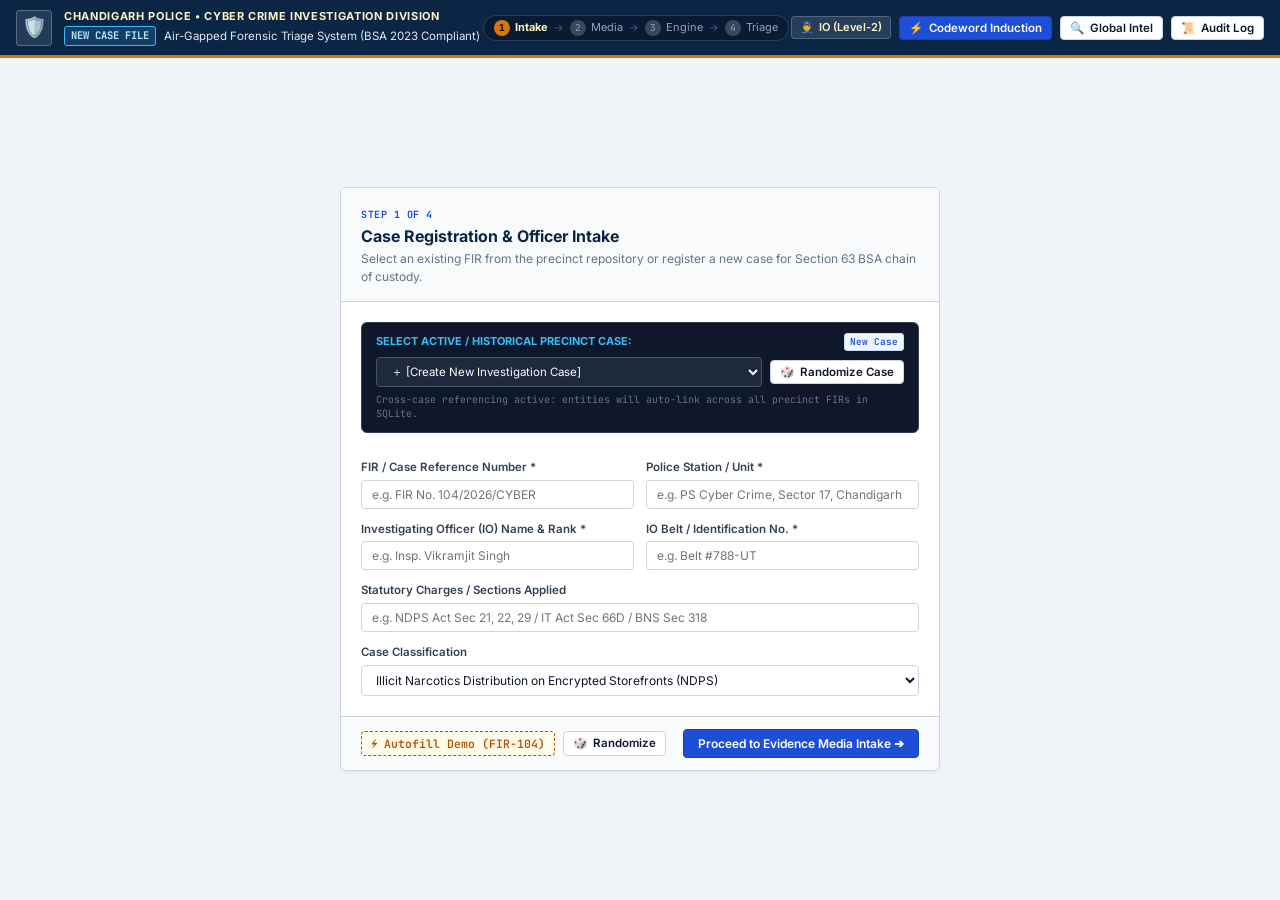
==== index.html @ bc375624 "added powershell script" ====
<!DOCTYPE html>
<html lang="en">
<head>
  <meta charset="UTF-8">
  <meta name="viewport" content="width=device-width, initial-scale=1.0">
  <title>Chandigarh Police - Cyber Crime Forensic Workbench (BSA Sec 63)</title>
  <link rel="stylesheet" href="styles.css">
  <link rel="preconnect" href="https://fonts.googleapis.com">
  <link rel="preconnect" href="https://fonts.gstatic.com" crossorigin>
  <link href="https://fonts.googleapis.com/css2?family=Inter:wght@400;500;600;700&family=JetBrains+Mono:wght@400;500;600;700&display=swap" rel="stylesheet">
</head>
<body>
  <div id="app" class="app-container">

    <!-- TOP PERMANENT HEADER (Gov-Tech Navy & Gold) -->
    <header class="gov-header">
      <div class="header-left">
        <div class="gov-crest-box">
          <span class="crest-icon">🛡️</span>
        </div>
        <div>
          <div class="gov-dept-name">CHANDIGARH POLICE &bull; CYBER CRIME INVESTIGATION DIVISION</div>
          <div class="gov-case-info">
            <span class="case-tag" id="header-case-tag">NEW CASE FILE</span>
            <select id="header-case-select" class="gov-input mono" style="font-size: 11px; padding: 2px 6px; height: 24px; background: #0f172a; color: #38bdf8; border: 1px solid #334155; display: none;" onchange="handleHeaderCaseSwitch(this.value)"></select>
            <span class="case-detail" id="header-case-meta">Air-Gapped Forensic Triage System (BSA 2023 Compliant)</span>
          </div>
        </div>
      </div>

      <div class="header-center">
        <!-- Step Indicator Wizard -->
        <div class="wizard-stepper" id="wizard-stepper">
          <div class="step-node active" id="step-node-1"><span class="step-circle">1</span> Intake</div>
          <span class="step-divider">→</span>
          <div class="step-node" id="step-node-2"><span class="step-circle">2</span> Media</div>
          <span class="step-divider">→</span>
          <div class="step-node" id="step-node-3"><span class="step-circle">3</span> Engine</div>
          <span class="step-divider">→</span>
          <div class="step-node" id="step-node-4"><span class="step-circle">4</span> Triage</div>
        </div>
      </div>

      <div class="header-right">
        <!-- Role Badge (Requirement #9) -->
        <div class="role-badge" id="header-role-badge">
          <span>👮</span>
          <span>IO (Level-2)</span>
        </div>

        <!-- Integrated Codeword Induction View D Shortcut -->
        <button class="btn btn-gov-primary btn-sm" onclick="quickOpenCodewordInduction()" title="Active Slang Induction Copilot">
          <span>⚡</span> Codeword Induction
        </button>

        <!-- Global Search Button (Requirement #7) -->
        <button class="btn btn-gov-secondary btn-sm" onclick="openGlobalSearchModal()" title="Search across all historical precinct cases">
          <span>🔍</span> Global Intel
        </button>

        <!-- Audit Trail Button (Requirement #9) -->
        <button class="btn btn-gov-secondary btn-sm" onclick="openAuditModal()" title="View immutable forensic event log">
          <span>📜</span> Audit Log
        </button>

        <div class="model-badge" id="header-model-badge" style="display: none;">
          <span class="model-icon">⚙️</span>
          <span class="mono" id="header-model-name">Llama-3.2-3B (Local GGUF)</span>
        </div>

        <button id="btn-reset-workflow" class="btn btn-gov-secondary btn-sm" onclick="restartWorkflow()" style="display: none;">
          <span>↺</span> Switch Case
        </button>
      </div>
    </header>

    <!-- ===================================================================== -->
    <!-- WIZARD STEP 1: CASE DETAILS & OFFICER INTAKE -->
    <!-- ===================================================================== -->
    <section class="wizard-screen active" id="screen-intake">
      <div class="wizard-card-centered">
        <div class="wizard-card-header">
          <span class="wizard-step-label">STEP 1 OF 4</span>
          <h1 class="wizard-card-title">Case Registration & Officer Intake</h1>
          <p class="wizard-card-sub">Select an existing FIR from the precinct repository or register a new case for Section 63 BSA chain of custody.</p>
        </div>

        <div class="wizard-form-body">
          <!-- Case Selection & Randomization Banner -->
          <div style="background: #0f172a; border: 1px solid #334155; border-radius: 6px; padding: 10px 14px; margin-bottom: 14px;">
            <div style="display: flex; justify-content: space-between; align-items: center; margin-bottom: 6px;">
              <label class="form-label" style="margin-bottom: 0; font-size: 11px; font-weight: 700; color: #38bdf8;">
                SELECT ACTIVE / HISTORICAL PRECINCT CASE:
              </label>
              <span class="badge badge-sm badge-blue" id="intake-case-status-badge">New Case</span>
            </div>
            <div style="display: flex; gap: 8px; align-items: center;">
              <select id="select-existing-case" class="gov-input" style="flex: 1; font-size: 11.5px; background: #1e293b; color: #f8fafc; border: 1px solid #475569;" onchange="handleSelectExistingCase(this.value)">
                <option value="NEW">＋ [Create New Investigation Case]</option>
              </select>
              <button type="button" class="btn btn-gov-secondary btn-sm" onclick="randomizeNewCase()" title="Generate unique randomized FIR & IO credentials" style="white-space: nowrap;">
                <span>🎲</span> Randomize Case
              </button>
            </div>
            <div id="selected-case-summary" class="mono text-xs text-muted" style="margin-top: 6px; font-size: 10px;">
              Cross-case referencing active: entities will auto-link across all precinct FIRs in SQLite.
            </div>
          </div>

          <div class="form-grid-2col">
            <div class="form-group">
              <label class="form-label">FIR / Case Reference Number *</label>
              <input type="text" id="intake-fir" class="gov-input" placeholder="e.g. FIR No. 104/2026/CYBER">
            </div>
            <div class="form-group">
              <label class="form-label">Police Station / Unit *</label>
              <input type="text" id="intake-ps" class="gov-input" placeholder="e.g. PS Cyber Crime, Sector 17, Chandigarh">
            </div>
          </div>

          <div class="form-grid-2col">
            <div class="form-group">
              <label class="form-label">Investigating Officer (IO) Name & Rank *</label>
              <input type="text" id="intake-io" class="gov-input" placeholder="e.g. Insp. Vikramjit Singh">
            </div>
            <div class="form-group">
              <label class="form-label">IO Belt / Identification No. *</label>
              <input type="text" id="intake-belt" class="gov-input" placeholder="e.g. Belt #788-UT">
            </div>
          </div>

          <div class="form-group">
            <label class="form-label">Statutory Charges / Sections Applied</label>
            <input type="text" id="intake-sections" class="gov-input" placeholder="e.g. NDPS Act Sec 21, 22, 29 / IT Act Sec 66D / BNS Sec 318">
          </div>

          <div class="form-group">
            <label class="form-label">Case Classification</label>
            <select id="intake-category" class="gov-input">
              <option value="NDPS_CYBER">Illicit Narcotics Distribution on Encrypted Storefronts (NDPS)</option>
              <option value="FINANCIAL_1930">Financial Cyber Fraud & Mule Network (1930)</option>
              <option value="GENERAL_EXTORTION">Cyber Extortion & Blackmail</option>
            </select>
          </div>
        </div>

        <div class="wizard-card-footer flex-between">
          <div style="display: flex; gap: 8px;">
            <button class="btn btn-autofill btn-sm" onclick="autofillCaseDetails()">
              <span>⚡</span> Autofill Demo (FIR-104)
            </button>
            <button class="btn btn-gov-secondary btn-sm" onclick="randomizeNewCase()">
              <span>🎲</span> Randomize
            </button>
          </div>
          <button class="btn btn-gov-primary" onclick="proceedToStep2()">
            Proceed to Evidence Media Intake ➔
          </button>
        </div>
      </div>
    </section>

    <!-- ===================================================================== -->
    <!-- WIZARD STEP 2: EVIDENCE INGESTION & MALKHANA SEIZURE UPLOAD -->
    <!-- ===================================================================== -->
    <section class="wizard-screen" id="screen-evidence" style="display: none;">
      <div class="wizard-card-centered wizard-card-wide">
        <div class="wizard-card-header">
          <span class="wizard-step-label">STEP 2 OF 4</span>
          <h1 class="wizard-card-title">Multi-Source Media Ingestion & Hashing</h1>
          <p class="wizard-card-sub">Ingests Darknet .onion marketplace listings, Telegram dumps, WhatsApp exports, and Bank CSVs.</p>
        </div>

        <div class="wizard-form-body">
          <input type="file" id="real-file-input" multiple accept="image/*,.png,.jpg,.jpeg,.webp,.csv,.json,.txt" style="display: none;" onchange="handleRealFilesSelected(this.files)">
          <div class="drop-zone-large" id="main-drop-zone" onclick="document.getElementById('real-file-input').click()">
            <div class="drop-zone-icon">📥</div>
            <div class="drop-zone-desc text-muted">Supports Seized Screenshots (WhatsApp/Telegram chats, Paytm/PhonePe receipts), Tor .onion HTML/JSON, Telegram dumps, and Bank CSVs</div>
            <div style="margin-top: 8px; display: flex; gap: 8px; justify-content: center; align-items: center;">
              <span class="badge badge-sm badge-blue" id="active-ocr-engine-badge">📸 Neural OCR: dots.ocr (Qwen2-1.7B ViT) Active</span>
              <span class="badge badge-sm badge-green">Air-Gapped Local Inference</span>
            </div>
            <div style="display: flex; gap: 10px; justify-content: center; margin-top: 12px; flex-wrap: wrap;">
              <button type="button" class="btn btn-gov-primary btn-sm" onclick="event.stopPropagation(); document.getElementById('real-file-input').click();">
                <span>📂</span> Browse Seized Files / Images
              </button>
              <button type="button" class="btn btn-gov-secondary btn-sm" onclick="event.stopPropagation(); autofillEvidenceFiles('default');">
                <span>⚡</span> Load Pre-Staged Datasets & OCR
              </button>
              <button type="button" class="btn btn-sm" onclick="event.stopPropagation(); autofillEvidenceFiles('adversarial');" style="background: rgba(239, 68, 68, 0.15); border: 1px solid #ef4444; color: #f87171; font-weight: 600;" title="Stress test with Hinglish, l33tspeak, split structuring, and darknet listings">
                <span>⚔️</span> Load Adversarial Stress Corpus
              </button>
            </div>
          </div>

          <!-- Staged Media & Exhibits Review Queue with Previews & OCR Toggles -->
          <div id="staged-preview-section" style="display: none; margin-top: 14px;">
            <div class="section-subhead flex-between" style="margin-bottom: 6px;">
              <span>STAGED EXHIBITS (PREVIEWS & OCR SELECTION)</span>
              <span class="badge badge-sm badge-blue" id="staged-count-badge">0 Files Staged</span>
            </div>
            <div id="staged-cards-grid" style="display: grid; grid-template-columns: repeat(auto-fill, minmax(280px, 1fr)); gap: 10px;">
              <!-- Staged file preview cards dynamically rendered by JS -->
            </div>
          </div>

          <!-- Multi-File Upload Live Progress Bar -->
          <div id="upload-progress-container" style="display: none; margin-top: 12px; background: #0f172a; border: 1px solid #334155; border-radius: 6px; padding: 10px 14px;">
            <div style="display: flex; justify-content: space-between; font-size: 11px; margin-bottom: 6px;">
              <span id="upload-progress-label" style="color: #38bdf8; font-weight: 600;">Ingesting files into forensic SQLite database...</span>
              <span id="upload-progress-pct" class="mono font-bold" style="color: #38bdf8;">0%</span>
            </div>
            <div class="ai-progress-track" style="height: 6px; background: #1e293b; border-radius: 3px; overflow: hidden;">
              <div class="ai-progress-bar" id="upload-progress-bar" style="width: 0%; height: 100%; background: #38bdf8; transition: width 0.2s;"></div>
            </div>
          </div>

          <!-- Real-Time Discovered Forensic Insights Banner -->
          <div id="live-insights-banner" style="display: none; margin-top: 14px; background: rgba(15, 23, 42, 0.85); border: 1px solid #334155; border-radius: 6px; padding: 12px 16px;">
            <div style="display: flex; justify-content: space-between; align-items: center; border-bottom: 1px solid #1e293b; padding-bottom: 8px; margin-bottom: 10px;">
              <span class="font-bold text-xs" style="color: #38bdf8; letter-spacing: 0.05em;">⚡ REAL-TIME FORENSIC TRIAGE FINDINGS</span>
              <span class="badge badge-sm badge-green" id="insights-record-count">0 Records Processed</span>
            </div>
            <div style="display: grid; grid-template-columns: repeat(4, 1fr); gap: 10px; font-size: 11px;">
              <div style="background: rgba(30, 41, 59, 0.5); padding: 8px; border-radius: 4px; border-left: 3px solid #ef4444;">
                <div class="text-muted text-xs">SUSPICIOUS HITS</div>
                <div class="font-bold text-sm" id="insights-flagged-count" style="color: #ef4444;">0</div>
              </div>
              <div style="background: rgba(30, 41, 59, 0.5); padding: 8px; border-radius: 4px; border-left: 3px solid #f59e0b;">
                <div class="text-muted text-xs">UPI HANDLES</div>
                <div class="font-bold text-sm" id="insights-upi-count" style="color: #f59e0b;">0</div>
              </div>
              <div style="background: rgba(30, 41, 59, 0.5); padding: 8px; border-radius: 4px; border-left: 3px solid #8b5cf6;">
                <div class="text-muted text-xs">CRYPTO WALLETS</div>
                <div class="font-bold text-sm" id="insights-crypto-count" style="color: #8b5cf6;">0</div>
              </div>
              <div style="background: rgba(30, 41, 59, 0.5); padding: 8px; border-radius: 4px; border-left: 3px solid #10b981;">
                <div class="text-muted text-xs">CORROBORATIONS</div>
                <div class="font-bold text-sm" id="insights-corroboration-count" style="color: #10b981;">0</div>
              </div>
            </div>
            <div id="insights-tags-container" style="margin-top: 10px; display: flex; flex-wrap: wrap; gap: 6px;"></div>
          </div>

          <div class="evidence-queue-section" id="evidence-queue-section" style="margin-top: 14px; display: none;">
            <div class="section-subhead">
              <span>INGESTED EVIDENCE MANIFEST (CALCULATED SHA-256 HASHES)</span>
              <span class="badge badge-sm badge-green" id="staged-files-badge">0 Files Staged</span>
            </div>
            <table class="gov-table" style="font-size: 11px;">
              <thead>
                <tr>
                  <th>FILENAME</th>
                  <th>SOURCE & IDENTIFIER</th>
                  <th>PARSER PROFILE</th>
                  <th>IMMUTABLE SHA-256 CHECKSUM</th>
                </tr>
              </thead>
              <tbody id="staged-evidence-tbody">
                <!-- Populated by JS -->
              </tbody>
            </table>
          </div>
        </div>

        <div class="wizard-card-footer flex-between">
          <button class="btn btn-gov-secondary" onclick="goToStep(1)">
            ← Back to Case Intake
          </button>
          <button class="btn btn-gov-primary" id="btn-to-config" onclick="proceedToStep3()" disabled>
            Proceed to Engine Configuration ➔
          </button>
        </div>
      </div>
    </section>

    <!-- ===================================================================== -->
    <!-- WIZARD STEP 3: ENGINE & MODALITIES CONFIGURATION -->
    <!-- ===================================================================== -->
    <section class="wizard-screen" id="screen-config" style="display: none;">
      <div class="wizard-card-centered">
        <div class="wizard-card-header">
          <span class="wizard-step-label">STEP 3 OF 4</span>
          <h1 class="wizard-card-title">Inference Engine & Modality Settings</h1>
          <p class="wizard-card-sub">Select local offline Small Language Model (SLM) and jurisdictional lexicon pack.</p>
        </div>

        <div class="wizard-form-body">
          <!-- Engine Preset Selection: Light vs Accuracy -->
          <div class="form-group" style="margin-bottom: 16px;">
            <label class="form-label" style="margin-bottom: 6px;">Pipeline Execution Preset *</label>
            <div style="display: grid; grid-template-columns: 1fr 1fr; gap: 10px;">
              <!-- Light Mode (Default Preset) -->
              <div id="preset-card-light" class="preset-mode-card active" onclick="setEnginePreset('light')" style="cursor: pointer; padding: 12px; border: 2px solid #10b981; background: rgba(16, 185, 129, 0.08); border-radius: 6px; transition: all 0.2s; box-shadow: 0 0 10px rgba(16, 185, 129, 0.15);">
                <div style="display: flex; justify-content: space-between; align-items: center; margin-bottom: 6px;">
                  <span style="font-weight: 700; font-size: 12px; color: #10b981;">⚡ LIGHT MODE (FAST / ZERO GPU)</span>
                  <span class="badge badge-sm badge-green">Default Preset</span>
                </div>
                <p style="font-size: 11px; color: #94a3b8; margin: 0 0 8px 0; line-height: 1.35;">
                  Deterministic regex & financial NER + fast Tesseract OCR. Zero model token latency, ideal for low-spec precinct workstations or instant initial triage.
                </p>
                <div style="font-size: 10px; color: #10b981; font-weight: 600;">
                  ⚡ Tesseract 5.5.2 + Deterministic Financial Regex
                </div>
              </div>

              <!-- Accuracy Mode (Neural SLM) -->
              <div id="preset-card-accuracy" class="preset-mode-card" onclick="setEnginePreset('accuracy')" style="cursor: pointer; padding: 12px; border: 1px solid #334155; background: rgba(15, 23, 42, 0.6); border-radius: 6px; transition: all 0.2s;">
                <div style="display: flex; justify-content: space-between; align-items: center; margin-bottom: 6px;">
                  <span style="font-weight: 700; font-size: 12px; color: #38bdf8;">🧠 ACCURACY MODE (DEEP INFERENCE)</span>
                  <span class="badge badge-sm badge-blue">LiquidAI + dots.ocr</span>
                </div>
                <p style="font-size: 11px; color: #94a3b8; margin: 0 0 8px 0; line-height: 1.35;">
                  Deep contextual triage using LiquidAI (LFM2.5) for multilingual drug slang & intent disambiguation + dots.ocr (1.7B ViT) for complex dark-mode chats & handwriting.
                </p>
                <div style="font-size: 10px; color: #38bdf8; font-weight: 600;">
                  ⚡ LiquidAI (Port 8012) + dots.ocr ViT Neural VLM
                </div>
              </div>
            </div>
          </div>

          <!-- SillyTavern-style Local Server Endpoint Configuration -->
          <div class="form-group" id="group-slm-endpoint">
            <div class="flex-between" style="margin-bottom: 4px;">
              <label class="form-label" style="margin-bottom: 0;">Offline SLM Inference Server URL *</label>
              <span id="server-ping-badge" class="badge badge-sm badge-neutral">● Not Connected</span>
            </div>
            <div style="display: flex; gap: 8px;">
              <input type="text" id="config-server-url" class="gov-input mono" value="http://localhost:8080" placeholder="http://localhost:8080" style="flex: 1;">
              <button type="button" id="btn-ping-server" class="btn btn-gov-primary btn-sm" onclick="discoverLocalModels()" style="white-space: nowrap;">
                <span>⚡</span> Connect & Discover
              </button>
            </div>
            <div style="display: flex; gap: 6px; align-items: center; margin-top: 6px;">
              <span class="text-xs text-muted">Quick Presets:</span>
              <button type="button" class="btn btn-sm btn-gov-secondary" onclick="setServerUrlAndDiscover('http://localhost:8080')" style="padding: 1px 6px; font-size: 10px;">8080 (Default)</button>
              <button type="button" class="btn btn-sm btn-gov-secondary" onclick="setServerUrlAndDiscover('http://localhost:8012')" style="padding: 1px 6px; font-size: 10px;">8012 (Toy LFM)</button>
              <button type="button" class="btn btn-sm btn-gov-secondary" onclick="setServerUrlAndDiscover('http://localhost:11434')" style="padding: 1px 6px; font-size: 10px;">11434 (Ollama)</button>
            </div>
          </div>

          <!-- Dynamic Model Selection Dropdown -->
          <div class="form-group">
            <label class="form-label">Active Inference Model Slug *</label>
            <select id="config-slm-engine" class="gov-input" onchange="updateModelBlurb()">
              <option value="LFM2.5-8B-A1B-Q4_0.gguf" selected>LFM2.5-8B-A1B-Q4_0.gguf (Liquid Foundation Model - 1000+ TPS Prefill)</option>
              <option value="gemma-4-E4B-it-IQ4_NL.gguf">gemma-4-E4B-it-IQ4_NL.gguf (Google Gemma - High Precision)</option>
              <option value="llama-3.2-3b-instruct.gguf">llama-3.2-3b-instruct.gguf (Meta Llama 3 - Multilingual)</option>
              <option value="qwen-2.5-7b-instruct.gguf">qwen-2.5-7b-instruct.gguf (Alibaba Qwen 2.5)</option>
            </select>
            
            <!-- Dynamic Helpful Blurb Box -->
            <div id="model-blurb-box" style="margin-top: 8px; background: rgba(30, 41, 59, 0.6); border: 1px solid #334155; border-radius: 6px; padding: 10px 12px; font-size: 11px;">
              <div style="display: flex; align-items: center; gap: 6px; margin-bottom: 4px;">
                <span id="model-blurb-badge" class="badge badge-sm badge-blue">⚡ Liquid Core</span>
                <span id="model-blurb-title" class="font-bold text-white">Liquid Foundation Model (LFM)</span>
              </div>
              <div id="model-blurb-text" style="color: #94a3b8; line-height: 1.4;">
                Ultra-fast hybrid 1B/8B RNN-Transformer architecture capable of 1,000+ TPS prefill. Optimized for real-time evasive slang induction without GPU thermal throttling.
              </div>
            </div>
          </div>

          <div class="form-group">
            <label class="form-label">Active Regional Lexicon Pack *</label>
            <select id="config-lexicon-pack" class="gov-input">
              <option value="chandigarh" selected>Chandigarh Tricity NDPS (Heroin/Chitta, White Shoes, Stamp Paper, Pudiya)</option>
              <option value="border">Punjab Border Sector (Drone Contraband, Heron, Cross-wire, Khokha)</option>
              <option value="fraud">Financial Cyber Fraud 1930 (AnyDesk, APK Payloads, Fastag Recharge)</option>
            </select>
          </div>

          <div class="form-group">
            <label class="form-label">Forensic Pipeline Modules Enabled</label>
            <div class="checkbox-group-grid">
              <label class="checkbox-label">
                <input type="checkbox" id="mod-regex" checked disabled>
                <span>Deterministic Financial NER & Tor Listing Link Extractor</span>
              </label>
              <label class="checkbox-label">
                <input type="checkbox" id="mod-slm" checked>
                <span>Local SLM Slang & Intent Disambiguation (T=0.0)</span>
              </label>
              <label class="checkbox-label">
                <input type="checkbox" id="mod-antifragile" checked>
                <span>Antifragile Emerging Codeword & Landmark Harvester</span>
              </label>
              <label class="checkbox-label">
                <input type="checkbox" id="mod-bsa" checked>
                <span>Section 63 BSA Digital Evidence Certificate & Link Graph</span>
              </label>
            </div>
          </div>
        </div>

        <div class="wizard-card-footer flex-between">
          <button class="btn btn-gov-secondary" onclick="goToStep(2)">
            ← Back to Media Ingestion
          </button>
          <button class="btn btn-gov-primary" onclick="startLoadingPipeline()">
            ⚡ Start Forensic Pipeline & Triage ➔
          </button>
        </div>
      </div>
    </section>

    <!-- ===================================================================== -->
    <!-- WIZARD STEP 4: REALISTIC FORENSIC INGESTION PIPELINE (LOADING SCREEN) -->
    <!-- ===================================================================== -->
    <section class="wizard-screen" id="screen-loading" style="display: none;">
      <div class="wizard-card-centered">
        <div class="wizard-card-header">
          <span class="wizard-step-label">PIPELINE EXECUTION</span>
          <h1 class="wizard-card-title">Processing Multi-Source Corpus...</h1>
          <p class="wizard-card-sub">Correlating Tor .onion listings, chat dumps, and banking records.</p>
        </div>

        <div class="wizard-form-body">
          <div class="pipeline-progress-bar-wrapper">
            <div class="flex-between text-xs mono" style="margin-bottom: 5px;">
              <span id="pipeline-status-text">Initializing local inference pipeline...</span>
              <span id="pipeline-percentage">0%</span>
            </div>
            <div class="bar-track">
              <div class="bar-fill bar-blue" id="pipeline-progress-fill" style="width: 0%;"></div>
            </div>
          </div>

          <div class="pipeline-terminal-box mono" id="pipeline-terminal-logs" style="max-height: 240px; overflow-y: auto; background: #020617; border: 1px solid #1e293b; padding: 10px; border-radius: 4px; font-size: 11px; line-height: 1.45;">
            <div class="log-line text-muted">[00:00:00] [SYSTEM] Ready to ingest evidence into Universal Forensic Message Envelope (UFME).</div>
          </div>
        </div>

        <div class="wizard-card-footer flex-between">
          <span class="text-xs text-muted" id="pipeline-footer-msg">Air-gapped execution: local Apple M4 GPU & CPU</span>
          <button class="btn btn-gov-primary btn-sm" id="btn-skip-loading" onclick="finishLoadingPipeline()" style="display: none;">
            Enter Investigative Workbench ➔
          </button>
        </div>
      </div>
    </section>

    <!-- ===================================================================== -->
    <!-- MAIN WORKBENCH: THE CLEAN OFFICER COMMAND CENTER -->
    <!-- ===================================================================== -->
    <main class="workbench-layout" id="screen-dashboard" style="display: none;">

      <!-- ================================================================= -->
      <!-- PANEL 1: EVIDENCE EXPLORER & LINE INSPECTOR (LEFT) -->
      <!-- ================================================================= -->
      <section class="panel panel-left" id="panel-evidence">
        <div class="panel-header">
          <div class="panel-title-group">
            <span class="panel-num">1</span>
            <h2 class="panel-title">MULTI-SOURCE EVIDENCE (UFME)</h2>
          </div>
          <div style="display: flex; align-items: center; gap: 6px;">
            <button class="btn btn-sm btn-gov-primary" onclick="document.getElementById('panel-file-input').click()" style="padding: 3px 8px; font-size: 11px; display: inline-flex; align-items: center; gap: 4px;">
              <span>＋ Ingest File</span>
            </button>
            <button class="btn btn-sm btn-gov-secondary" onclick="triggerSlmMiner()" style="padding: 3px 8px; font-size: 11px; display: inline-flex; align-items: center; gap: 4px;" title="Run Chunked Semantic Miner to discover informal Hinglish drop points, landmarks & covert slang without regex overfitting">
              <span>🧠 Mine Drop Points</span>
            </button>
            <input type="file" id="panel-file-input" multiple accept="image/*,.png,.jpg,.jpeg,.webp,.csv,.json,.txt" style="display: none;" onchange="handlePanelFilesSelected(this.files)">
            <span class="record-counter" id="evidence-files-count">0 Files Loaded</span>
          </div>
        </div>

        <div class="evidence-file-selector">
          <div class="flex-between" style="margin-bottom: 4px;">
            <label class="control-label">SELECT EVIDENCE STREAM:</label>
            <span class="badge badge-sm badge-neutral" id="profile-indicator">Profile: Auto-Detect</span>
          </div>
          <div class="file-tabs" id="file-tabs-container">
            <!-- Rendered dynamically by JS from SQLite -->
          </div>
        </div>

        <div class="file-meta-card" id="file-meta-card">
          <div class="meta-row">
            <span class="meta-key">FILENAME:</span>
            <span class="meta-val mono" id="meta-filename">Loading evidence files...</span>
          </div>
          <div class="meta-row">
            <span class="meta-key">SHA-256:</span>
            <span class="meta-val mono text-blue truncate" id="meta-sha256">--</span>
          </div>
          <div class="meta-row">
            <span class="meta-key">SOURCE:</span>
            <span class="meta-val" id="meta-source">--</span>
          </div>
        </div>

        <!-- Evidence View Mode Toggle Bar (Visible for Image OCR Exhibits) -->
        <div class="evidence-view-toggle" id="evidence-view-toggle-bar" style="display: none; padding: 6px 12px; background: #0f172a; border-bottom: 1px solid var(--border-color); align-items: center; justify-content: space-between;">
          <div style="display: flex; gap: 6px;">
            <button id="view-mode-text-btn" class="btn btn-sm btn-gov-primary" onclick="setEvidenceViewMode('text')" style="padding: 3px 8px; font-size: 11px;">
              📄 OCR Stream
            </button>
            <button id="view-mode-image-btn" class="btn btn-sm btn-gov-secondary" onclick="setEvidenceViewMode('image')" style="padding: 3px 8px; font-size: 11px;">
              📸 Seized Screenshot Original
            </button>
          </div>
          <span id="ocr-confidence-pill" class="badge badge-sm badge-blue" style="font-size: 10px;">OCR Engine: Tesseract 5.5.2</span>
        </div>

        <div class="raw-viewer-toolbar" id="raw-viewer-toolbar">
          <div class="search-input-wrapper">
            <span class="search-icon">🔍</span>
            <input type="text" id="raw-search-input" placeholder="Search line text (UPI, phone, slang)..." oninput="filterRawLines()">
          </div>
          <span class="raw-line-counter mono" id="raw-lines-count">12 Lines</span>
        </div>

        <div class="raw-line-viewer" id="raw-lines-container">
          <!-- Rendered by JS -->
        </div>

        <!-- Seized Screenshot Exhibit Viewer -->
        <div class="evidence-image-viewer" id="evidence-image-container" style="display: none; height: calc(100% - 210px); overflow-y: auto; text-align: center; padding: 12px; background: #0b1120;">
          <div style="margin-bottom: 8px; font-size: 11px; color: #94a3b8; display: flex; justify-content: space-between; align-items: center;">
            <span class="font-bold text-xs" style="color: #38bdf8;">SEIZED EXHIBIT (SECTION 63(4) BSA FORENSIC PREVIEW)</span>
            <a id="image-download-link" href="#" target="_blank" class="text-blue" style="text-decoration: underline; font-size: 11px;">Full Resolution ↗</a>
          </div>
          <div class="evidence-img-wrapper" style="position: relative; display: inline-block; max-width: 100%; border: 1px solid #334155; border-radius: 6px; overflow: hidden; background: #020617; box-shadow: 0 4px 12px rgba(0,0,0,0.5);">
            <img id="evidence-screenshot-img" src="" alt="Seized Evidence Screenshot" style="max-width: 100%; max-height: 480px; display: block; object-fit: contain; margin: 0 auto;">
          </div>
          <div id="image-meta-subtext" class="text-muted text-xs mono" style="margin-top: 8px;">--</div>
        </div>
      </section>

      <!-- ================================================================= -->
      <!-- PANEL 2: EXTRACTION & GLASS-BOX ADVISORY TRIAGE (CENTER) -->
      <!-- ================================================================= -->
      <section class="panel panel-center" id="panel-triage">
        <div class="panel-header">
          <div class="panel-title-group">
            <span class="panel-num">2</span>
            <h2 class="panel-title">EXTRACTION & CORROBORATED TRIAGE</h2>
          </div>
          <div class="triage-status-pill">
            <span>Verified:</span>
            <span class="text-green mono font-bold" id="verified-count">0</span> / <span class="mono" id="total-leads-count">8</span>
          </div>
        </div>

        <div class="triage-filters">
          <button class="filter-chip active" onclick="setTriageFilter('all')">All Leads (<span id="count-all">8</span>)</button>
          <button class="filter-chip" onclick="setTriageFilter('financial')">Financial / Wallets (<span id="count-financial">3</span>)</button>
          <button class="filter-chip" onclick="setTriageFilter('slang')">Slang & Intent (<span id="count-slang">3</span>)</button>
          <button class="filter-chip" onclick="setTriageFilter('darknet')">Tor Listings (<span id="count-darknet">1</span>)</button>
          <button class="filter-chip" onclick="setTriageFilter('image')">Drop Point (<span id="count-image">1</span>)</button>
        </div>

        <div class="glass-box-notice">
          <span>🛡️ <strong>Anti-Framing Guardrail:</strong> Multi-factor scoring cross-checks chat text against bank CSVs to prevent malicious false reporting.</span>
        </div>

        <!-- Cross-Case Corroboration Alert Banner -->
        <div id="cross-case-banner" style="display: none; margin-bottom: 10px; background: rgba(239, 68, 68, 0.08); border: 1px solid #ef4444; border-radius: 6px; padding: 10px 12px;">
          <div style="display: flex; justify-content: space-between; align-items: center; margin-bottom: 6px;">
            <span class="font-bold text-xs" style="color: #ef4444; display: flex; align-items: center; gap: 6px;">
              <span>⚠️</span> CROSS-CASE INTELLIGENCE CORROBORATIONS (<span id="cross-case-match-count">0</span> MATCHES DETECTED)
            </span>
            <span class="badge badge-sm badge-red">PRECINCT SYNDICATE LINK</span>
          </div>
          <div id="cross-case-match-list" style="display: flex; flex-direction: column; gap: 6px; font-size: 11px;"></div>
        </div>

        <div class="triage-cards-container" id="triage-cards-container">
          <!-- Rendered by JS -->
        </div>
      </section>

      <!-- ================================================================= -->
      <!-- PANEL 3: OFFICER ACTIONS, GRAPH & INTELLIGENCE (RIGHT) -->
      <!-- ================================================================= -->
      <section class="panel panel-right" id="panel-insights">
        <div class="panel-header">
          <div class="panel-title-group">
            <span class="panel-num">3</span>
            <h2 class="panel-title">ACTIONS & INTELLIGENCE</h2>
          </div>
          <div class="view-switch-tabs">
            <button class="view-tab active" id="tab-btn-dossier" onclick="switchRightPanelTab('dossier')">Target Summary</button>
            <button class="view-tab" id="tab-btn-graph" onclick="switchRightPanelTab('graph')">Network Graph</button>
            <button class="view-tab" id="tab-btn-induction" onclick="switchRightPanelTab('induction')">⚡ Slang Induction</button>
          </div>
        </div>

        <!-- VIEW A: STRUCTURED TARGET SUMMARY & FIELD NOTICES -->
        <div class="tab-content active" id="tab-content-dossier">

          <!-- Case Summary Metrics -->
          <div class="metrics-grid">
            <div class="metric-card">
              <span class="metric-label">IDENTIFIED PERSONAS</span>
              <span class="metric-value text-blue" id="metric-identities">4</span>
              <span class="metric-foot">2 Telegram / 2 Phone</span>
            </div>
            <div class="metric-card">
              <span class="metric-label">FINANCIAL ENDPOINTS</span>
              <span class="metric-value text-amber" id="metric-financials">3</span>
              <span class="metric-foot">2 UPI / 1 TRON USDT</span>
            </div>
            <div class="metric-card">
              <span class="metric-label">SUSPECTED SUBSTANCES</span>
              <span class="metric-value text-red" id="metric-substances">3</span>
              <span class="metric-foot">Heroin, LSD, 4-MMC</span>
            </div>
            <div class="metric-card">
              <span class="metric-label">DROP POINTS</span>
              <span class="metric-value text-green" id="metric-drops">2</span>
              <span class="metric-foot">Sector 43 / Sector 22</span>
            </div>
          </div>

          <!-- ANTIFRAGILE NOVEL SLANG & LANDMARK HARVESTER CARD -->
          <div class="dossier-section" style="border-left: 3px solid var(--accent-purple);">
            <div class="section-subhead">
              <span>⚡ EMERGING CODEWORD HARVESTER</span>
              <span class="badge badge-sm badge-purple">In-Context Induction</span>
            </div>
            <div class="antifragile-candidate-card" id="harvester-candidate-box">
              <div class="flex-between">
                <div>
                  <span class="mono font-bold text-purple" style="font-size: 12px;">Active Lexicon Induction Core</span>
                </div>
                <span class="badge badge-sm badge-green">Zero Cloud Dependencies</span>
              </div>
              <p class="text-xs text-muted" style="margin: 6px 0;">
                Review, confirm, or reject AI-induced evasive contraband nouns with full Line-to-Source evidence tracing.
              </p>
              <div class="flex-gap" style="margin-top: 8px;">
                <button class="btn btn-sm btn-gov-primary" onclick="switchRightPanelTab('induction')">
                  ⚡ Open Slang Induction Workbench ➔
                </button>
              </div>
            </div>
          </div>

          <!-- CROSS-CASE INTELLIGENCE & SYNDICATE NETWORK SECTION -->
          <div class="dossier-section" id="dossier-cross-case-section" style="display: none; border-left: 3px solid #ef4444;">
            <div class="section-subhead">
              <span>⚠️ CROSS-CASE CRIME SYNDICATE LINKS</span>
              <span class="badge badge-sm badge-red" id="dossier-cross-case-badge">0 Corroborations</span>
            </div>
            <div id="dossier-cross-case-content" style="font-size: 11px; margin-top: 6px; line-height: 1.45;"></div>
          </div>

          <!-- TACTICAL FIELD DISPATCH & WHATSAPP MODALITY -->
          <div class="dossier-section">
            <div class="section-subhead">
              <span>FIELD DISPATCH (WHATSAPP & MUNSHI EXPORT)</span>
              <span class="badge badge-sm badge-green">Immediate Action</span>
            </div>
            <div class="requisition-buttons-grid">
              <button class="btn btn-gov-primary btn-full" onclick="openWhatsAppModal()">
                <span>📲</span> Copy WhatsApp Field Alert (PCR & Intercept Team)
              </button>
              <button class="btn btn-gov-secondary btn-full" onclick="copyZimniSnippet()">
                <span>📝</span> Copy Munshi Case Diary (Zimni) Text
              </button>
            </div>
          </div>

          <!-- Verified Entities Table -->
          <div class="dossier-section">
            <div class="section-subhead">
              <span>VERIFIED EVIDENCE ITEMS (BSA SEC 63 ANNEXURE)</span>
              <span class="badge badge-sm badge-green" id="verified-table-badge">0 Items Signed</span>
            </div>
            <div class="verified-table-wrapper">
              <table class="gov-table" id="verified-entities-table">
                <thead>
                  <tr>
                    <th>TYPE</th>
                    <th>IDENTIFIER / VALUE</th>
                    <th>SOURCE LINE</th>
                    <th>STATUS</th>
                  </tr>
                </thead>
                <tbody id="verified-entities-tbody">
                  <!-- Rendered by JS -->
                </tbody>
              </table>
            </div>
          </div>

          <!-- 1-Click Actionable Field Requisitions (Section 91 CrPC) -->
          <div class="dossier-section">
            <div class="section-subhead">
              <span>STATUTORY REQUISITIONS (SECTION 91 CrPC)</span>
              <span class="badge badge-sm badge-blue">Official Orders</span>
            </div>
            <div class="requisition-buttons-grid">
              <button class="btn btn-gov-secondary btn-full" onclick="openNoticeModal('bank')">
                <span>🏦</span> Draft Sec 91 CrPC Bank Freeze Notice (mule44@ybl)
              </button>
              <button class="btn btn-gov-secondary btn-full" onclick="openNoticeModal('telecom')">
                <span>📡</span> Draft Sec 91 CrPC Telecom CDR Order (+91 98765-21440)
              </button>
            </div>
          </div>

          <!-- Inferred Sequence of Events (Accordion) -->
          <div class="dossier-section">
            <button class="accordion-toggle-btn" onclick="toggleChronology()">
              <span id="chronology-toggle-icon">▶</span>
              <span><strong>Inferred Sequence of Events (Experimental / Partial)</strong></span>
            </button>
            <div class="chronology-drawer" id="chronology-drawer" style="display: none;">
              <p class="text-xs text-muted" style="margin-bottom: 8px;">
                Note: Inferred sequence based on available timestamps in current seized batch. Incomplete data may omit intermediate handoffs.
              </p>
              <div class="chronology-timeline" id="chronology-timeline">
                <!-- Rendered by JS -->
              </div>
            </div>
          </div>

        </div>

        <!-- VIEW B: INTERACTIVE NETWORK GRAPH (Requirement #5) -->
        <div class="tab-content" id="tab-content-graph">
          <div class="graph-header-banner">
            <div class="flex-between">
              <span class="font-bold text-xs">ENTITY-RELATIONSHIP LINK GRAPH</span>
              <span class="badge badge-sm badge-neutral" id="graph-linkage-badge">Corroborated Links</span>
            </div>
            <p class="text-xs text-muted" style="margin-top: 2px;">
              Visual cross-correlation between Tor Darknet vendors, encrypted messenger handles, crypto wallets, and domestic banking endpoints.
            </p>
          </div>

          <div class="network-graph-container" id="network-graph-canvas-container">
            <!-- Minimalist Interactive SVG Graph Rendered by JS -->
          </div>

          <div class="graph-legend-box" id="graph-legend-box">
            <div class="legend-item"><span class="legend-dot dot-purple"></span> Tor Marketplace</div>
            <div class="legend-item"><span class="legend-dot dot-blue"></span> Target Persona</div>
            <div class="legend-item"><span class="legend-dot dot-amber"></span> Financial / Wallet</div>
            <div class="legend-item"><span class="legend-dot dot-green"></span> Drop Coordinates</div>
          </div>
        </div>

        <!-- VIEW C: ACTIVE CODEWORD INDUCTION & LEXICON GOVERNANCE -->
        <div class="tab-content" id="tab-content-induction" style="display: none;">
          <div class="glass-box-notice" style="margin-bottom: 10px; border-left: 3px solid #38bdf8;">
            <span>⚡ <strong>On-Device Induction Copilot:</strong> Local LFM2.5 model analyzes prior chat threads and receipts to surface covert surrogate nouns. Officers can inspect source lines, edit, confirm, or reject candidates.</span>
          </div>

          <!-- Target Evidence File Selector for Codeword Induction -->
          <div style="background: #0f172a; border: 1px solid #334155; border-radius: 6px; padding: 10px 12px; margin-bottom: 12px;">
            <div style="display: flex; justify-content: space-between; align-items: center; margin-bottom: 6px;">
              <label class="control-label" style="margin-bottom: 0; font-size: 11px; font-weight: 700; color: #94a3b8;">
                SELECT TARGET EVIDENCE FILE TO SCAN:
              </label>
              <span class="badge badge-sm badge-blue" id="induction-file-scope-badge">All Ingested Files</span>
            </div>
            <div style="display: flex; gap: 8px; align-items: center;">
              <select id="induction-target-file-select" class="gov-input" style="font-size: 11px; padding: 4px 8px; flex: 1; background: #1e293b; color: #f8fafc; border: 1px solid #475569;" onchange="handleInductionFileScopeChange()">
                <option value="all">🌐 All Ingested Evidence Files (Cross-Source Scan)</option>
              </select>
              <button id="btn-wb-run-induction" class="btn btn-gov-primary btn-sm" onclick="runWorkbenchCodewordInduction()" style="white-space: nowrap;">
                <span>⚡</span> Scan & Induce Codewords
              </button>
            </div>
            <div id="induction-file-summary-text" class="mono text-xs" style="color: #64748b; margin-top: 6px; font-size: 10px;">
              Analyzing transaction messages across all ingested files for covert narcotics codewords.
            </div>
          </div>

          <div id="workbench-induction-container">
            <div style="font-size: 11px; color: #64748b; text-align: center; padding: 25px 0;">
              Select an evidence file above and click "Scan & Induce Codewords" to analyze messages with local SLM.
            </div>
          </div>

          <div class="dossier-section" style="margin-top: 14px;">
            <div class="section-subhead">
              <span>INDUCTED PRECINCT LEXICON (BSA SECTION 63 HASH CHAIN)</span>
            </div>
            <div id="inducted-lexicon-list" style="display: flex; flex-wrap: wrap; gap: 6px; margin-top: 6px;">
              <span class="badge badge-sm badge-green">✓ Chitta (Heroin)</span>
              <span class="badge badge-sm badge-green">✓ Pudiya (Packet)</span>
              <span class="badge badge-sm badge-green">✓ White Shoes (Cocaine)</span>
              <span class="badge badge-sm badge-green">✓ 4-MMC (Mephedrone)</span>
            </div>
          </div>
        </div>

      </section>

    </main>

    <!-- ================================================================= -->
    <!-- MODAL: GLOBAL PRECINCT INTEL SEARCH (Requirement #7) -->
    <!-- ================================================================= -->
    <div class="modal-overlay" id="modal-global-search" style="display: none;">
      <div class="modal-container modal-md">
        <div class="modal-header">
          <div class="modal-title-group">
            <span class="modal-icon">🔍</span>
            <div>
              <h3 class="modal-title">CROSS-CASE GLOBAL INTEL SEARCH</h3>
              <span class="modal-subtitle">Search across historical FIRs in Chandigarh Cyber Cell repository</span>
            </div>
          </div>
          <button class="modal-close-btn" onclick="closeGlobalSearchModal()">✕</button>
        </div>

        <div class="modal-body">
          <div class="form-group" style="margin-bottom: 12px;">
            <input type="text" id="global-search-query" class="gov-input mono" placeholder="Enter target identifier (e.g. mule44@ybl, 98765-21440, TJY9q8Z3...)" oninput="executeGlobalSearch()">
          </div>

          <div id="global-search-results">
            <!-- Rendered by JS -->
          </div>
        </div>

        <div class="modal-footer">
          <button class="btn btn-gov-secondary btn-sm" onclick="closeGlobalSearchModal()">Close</button>
        </div>
      </div>
    </div>

    <!-- ================================================================= -->
    <!-- MODAL: IMMUTABLE FORENSIC AUDIT TRAIL (Requirement #9) -->
    <!-- ================================================================= -->
    <div class="modal-overlay" id="modal-audit" style="display: none;">
      <div class="modal-container modal-md">
        <div class="modal-header">
          <div class="modal-title-group">
            <span class="modal-icon">📜</span>
            <div>
              <h3 class="modal-title">CRYPTOGRAPHIC FORENSIC AUDIT TRAIL</h3>
              <span class="modal-subtitle">Tamper-evident chronological ledger with SHA-256 chaining</span>
            </div>
          </div>
          <button class="modal-close-btn" onclick="closeAuditModal()">✕</button>
        </div>

        <div class="modal-body">
          <div class="audit-log-container mono text-xs" id="audit-log-entries">
            <!-- Rendered by JS -->
          </div>
        </div>

        <div class="modal-footer">
          <button class="btn btn-gov-secondary btn-sm" onclick="closeAuditModal()">Close</button>
          <button class="btn btn-gov-primary btn-sm" onclick="showToast('📜 Audit ledger exported with SHA-256 verification signature!', 'success')">
            <span>📥</span> Export Audit Log (CSV)
          </button>
        </div>
      </div>
    </div>

    <!-- ================================================================= -->
    <!-- MODAL: WHATSAPP FIELD DISPATCH MODAL -->
    <!-- ================================================================= -->
    <div class="modal-overlay" id="modal-whatsapp" style="display: none;">
      <div class="modal-container modal-md">
        <div class="modal-header">
          <div class="modal-title-group">
            <span class="modal-icon">📲</span>
            <div>
              <h3 class="modal-title">TACTICAL WHATSAPP FIELD DISPATCH</h3>
              <span class="modal-subtitle">Quick formatted alert for PCR Vans, Intercept Teams, and Station Reader</span>
            </div>
          </div>
          <button class="modal-close-btn" onclick="closeWhatsAppModal()">✕</button>
        </div>

        <div class="modal-body">
          <p class="text-xs text-muted" style="margin-bottom: 8px;">
            Copy this formatted block and paste directly into the official Police Operations WhatsApp/Signal group:
          </p>
          <textarea id="whatsapp-dispatch-text" class="gov-input mono text-xs" style="width: 100%; height: 180px; resize: none;" readonly></textarea>
        </div>

        <div class="modal-footer">
          <button class="btn btn-gov-secondary btn-sm" onclick="closeWhatsAppModal()">Close</button>
          <button class="btn btn-gov-primary btn-sm" onclick="copyWhatsAppDispatch()">
            <span>📋</span> Copy to Clipboard
          </button>
        </div>
      </div>
    </div>

    <!-- ================================================================= -->
    <!-- MODAL: SECTION 63 BSA DIGITAL EVIDENCE CERTIFICATE -->
    <!-- ================================================================= -->
    <div class="modal-overlay" id="modal-dossier" style="display: none;">
      <div class="modal-container modal-lg">
        <div class="modal-header">
          <div class="modal-title-group">
            <span class="modal-icon">⚖️</span>
            <div>
              <h3 class="modal-title">SECTION 63(4) BHARATIYA SAKSHYA ADHINIYAM (BSA), 2023</h3>
              <span class="modal-subtitle">Certificate of Electronic Records with Machine Environment & Model Manifest</span>
            </div>
          </div>
          <button class="modal-close-btn" onclick="closeDossierModal()">✕</button>
        </div>

        <div class="modal-body printable-court-doc" id="printable-dossier-body">
          <div class="court-doc-header">
            <div class="court-doc-crest">IN THE COURT OF CHIEF JUDICIAL MAGISTRATE / SESSIONS JUDGE, CHANDIGARH</div>
            <div class="court-doc-ref"><span id="court-fir-meta">CASE / FIR NO: 104/2026/CYBER</span> | POLICE STATION: <span id="court-ps-meta">CYBER CRIME, SECTOR 17</span></div>
            <div class="court-doc-title">CERTIFICATE UNDER SECTION 63(4) OF THE BHARATIYA SAKSHYA ADHINIYAM, 2023<br><span class="text-sm font-normal">(Replaces Section 65B of Indian Evidence Act, 1872)</span></div>
          </div>

          <div class="court-doc-section">
            <p class="court-paragraph">
              I, <strong id="court-io-meta">Insp. Vikramjit Singh</strong>, Investigating Officer, and <strong>SI Harpreet Kaur</strong> (Technical Examiner, Cyber Forensic Unit), do hereby solemnly declare and certify as under:
            </p>
            <ol class="court-numbered-list">
              <li>
                That I am the officer in lawful custody and operational control of the forensic analysis workstation used to process the digital records annexed herewith.
              </li>
              <li>
                That the seized electronic evidence detailed in <strong>Schedule 'A'</strong> was ingested into an air-gapped terminal and cryptographic SHA-256 integrity hashes were calculated prior to analysis.
              </li>
              <li>
                That the digital records were produced during the regular course of official forensic triage and the computer system was operating properly throughout the said period without malfunction or unauthorized tampering.
              </li>
            </ol>
          </div>

          <div class="court-doc-section">
            <h4 class="court-section-title">SCHEDULE 'A': SEIZED EVIDENCE FILES & SHA-256 HASHES</h4>
            <table class="court-table">
              <thead>
                <tr>
                  <th>ITEM #</th>
                  <th>FILENAME</th>
                  <th>SEIZURE SOURCE</th>
                  <th>SHA-256 HASH</th>
                </tr>
              </thead>
              <tbody id="court-schedule-a-tbody">
                <!-- Populated by JS -->
              </tbody>
            </table>
          </div>

          <div class="court-doc-section">
            <h4 class="court-section-title">SCHEDULE 'B': VERIFIED EXTRACTED IDENTITIES & FINANCIAL ENDPOINTS</h4>
            <table class="court-table">
              <thead>
                <tr>
                  <th>ENTITY TYPE</th>
                  <th>VALUE / IDENTIFIER</th>
                  <th>SOURCE EVIDENCE REFERENCE</th>
                  <th>CORROBORATION BASIS</th>
                  <th>STATUS</th>
                </tr>
              </thead>
              <tbody id="court-schedule-b-tbody">
                <!-- Populated by JS -->
              </tbody>
            </table>
          </div>

          <div class="court-doc-section">
            <h4 class="court-section-title">SCHEDULE 'C': FORENSIC MACHINE & COMPUTATIONAL MANIFEST</h4>
            <div class="court-manifest-box mono text-xs">
              <div>• <strong>Host Hardware:</strong> Air-Gapped Workstation (Intel Core i7-14700K / 64GB DDR5 / Archival Write-Blocked)</div>
              <div>• <strong>Operating System:</strong> Linux (Debian 12 Bookworm, Kernel 6.8.0-Hardened)</div>
              <div>• <strong>Advisory Model Engine:</strong> <span id="court-model-meta">Llama-3.2-3B-Instruct (Local 4-bit GGUF, Quant: q4_k_m)</span></div>
              <div>• <strong>Model SHA-256 Checksum:</strong> 4a8f9c1102bd83910c28471920481029481729481940294810a9f11bc40e2d31</div>
              <div>• <strong>Determinism Parameters:</strong> Temperature = 0.0, Seed = 42, Top-P = 1.0 (Mathematically Reproducible)</div>
            </div>
          </div>

          <div class="court-signature-block">
            <div class="signature-box">
              <div class="sig-space">[ Signed & Certified by IO ]</div>
              <div class="sig-name"><strong id="court-io-sign">(Vikramjit Singh)</strong></div>
              <div class="sig-title">Inspector of Police / Investigating Officer</div>
              <div class="sig-sub" id="court-ps-sign">Cyber Crime PS, Sector 17, Chandigarh</div>
            </div>
            <div class="signature-box">
              <div class="sig-space">[ Technical Verification by Examiner ]</div>
              <div class="sig-name"><strong>(Harpreet Kaur)</strong></div>
              <div class="sig-title">Sub-Inspector / Forensic Lab In-Charge</div>
              <div class="sig-sub">Cyber Crime Division, UT Chandigarh</div>
            </div>
          </div>
        </div>

        <div class="modal-footer">
          <button class="btn btn-gov-secondary btn-sm" onclick="closeDossierModal()">Close</button>
          <button class="btn btn-gov-primary btn-sm" onclick="window.print()">
            <span>🖨️</span> Print / Save Court Certificate (PDF)
          </button>
        </div>
      </div>
    </div>

    <!-- ================================================================= -->
    <!-- MODAL: SECTION 91 CRPC STATUTORY FIELD REQUISITION -->
    <!-- ================================================================= -->
    <div class="modal-overlay" id="modal-notice" style="display: none;">
      <div class="modal-container modal-lg">
        <div class="modal-header">
          <div class="modal-title-group">
            <span class="modal-icon">📄</span>
            <div>
              <h3 class="modal-title" id="notice-modal-title">SECTION 91 CrPC POLICE REQUISITION NOTICE</h3>
              <span class="modal-subtitle">Official Order for Production of Documents / Account Freezing</span>
            </div>
          </div>
          <button class="modal-close-btn" onclick="closeNoticeModal()">✕</button>
        </div>

        <div class="modal-body printable-court-doc" id="printable-notice-body">
          <!-- Populated by JS -->
        </div>

        <div class="modal-footer">
          <button class="btn btn-gov-secondary btn-sm" onclick="closeNoticeModal()">Close</button>
          <button class="btn btn-gov-primary btn-sm" onclick="window.print()">
            <span>🖨️</span> Print Official Notice (PDF)
          </button>
        </div>
      </div>
    </div>

    <!-- ================================================================= -->
    <!-- MODAL: INGEST ADDITIONAL EVIDENCE EXHIBIT (PREVIEW & OCR SELECTOR) -->
    <!-- ================================================================= -->
    <div class="modal-overlay" id="modal-ingest-preview" style="display: none;">
      <div class="modal-container modal-lg" style="max-width: 840px;">
        <div class="modal-header">
          <div class="modal-title-group">
            <span class="modal-icon">📥</span>
            <div>
              <h3 class="modal-title">INGEST ADDITIONAL EVIDENCE EXHIBIT</h3>
              <span class="modal-subtitle">Preview files, inspect contents, and select OCR pipeline before sealing into case</span>
            </div>
          </div>
          <button class="modal-close-btn" onclick="closeIngestPreviewModal()">✕</button>
        </div>

        <div class="modal-body" id="ingest-preview-modal-body" style="max-height: 65vh; overflow-y: auto; padding: 16px;">
          <!-- Dynamically populated cards with image thumbnails, text snippets, and OCR selectors -->
        </div>

        <div class="modal-footer" style="display: flex; justify-content: space-between; align-items: center;">
          <div id="ingest-modal-status" style="font-size: 11px; color: #94a3b8;">
            Ready to ingest into case.
          </div>
          <div style="display: flex; gap: 8px;">
            <button class="btn btn-gov-secondary btn-sm" onclick="closeIngestPreviewModal()">Cancel</button>
            <button class="btn btn-gov-primary btn-sm" id="btn-confirm-panel-ingest" onclick="executePanelIngest()">
              <span>Confirm & Ingest Into Case ➔</span>
            </button>
          </div>
        </div>
      </div>
    </div>

    <!-- TOAST NOTIFICATION CONTAINER -->
    <div id="toast-container" class="toast-container"></div>

  </div>

  <script src="app.js"></script>
</body>
</html>
---- styles.css ----
/* ==========================================================================
   CHANDIGARH POLICE CYBER FORENSIC WORKBENCH
   Design Language: Official Government of India / State Police Light Theme
   Utilitarian, High-Density, Legible, Zero Glitz
   ========================================================================== */

:root {
  /* Government Portal Palette */
  --gov-navy: #0B2545;
  --gov-navy-light: #133E68;
  --gov-gold: #D97706;
  --gov-gold-light: #FEF3C7;
  
  --bg-app: #F1F5F9;
  --bg-panel: #FFFFFF;
  --bg-subtle: #F8FAFC;
  --bg-card: #FFFFFF;
  --bg-card-hover: #F8FAFC;
  --bg-input: #FFFFFF;
  
  --border-subtle: #E2E8F0;
  --border-medium: #CBD5E1;
  --border-dark: #94A3B8;
  
  /* Text */
  --text-primary: #0F172A;
  --text-secondary: #334155;
  --text-muted: #64748B;
  
  /* Functional Accents */
  --accent-blue: #1D4ED8;
  --accent-blue-bg: #EFF6FF;
  --accent-green: #15803D;
  --accent-green-bg: #F0FDF4;
  --accent-red: #B91C1C;
  --accent-red-bg: #FEF2F2;
  --accent-amber: #B45309;
  --accent-amber-bg: #FFFBEB;
  --accent-purple: #6D28D9;
  --accent-purple-bg: #FAF5FF;

  --font-sans: 'Inter', -apple-system, BlinkMacSystemFont, 'Segoe UI', Roboto, sans-serif;
  --font-mono: 'JetBrains Mono', 'SFMono-Regular', Consolas, Menlo, monospace;
}

* {
  box-sizing: border-box;
  margin: 0;
  padding: 0;
}

body {
  background-color: var(--bg-app);
  color: var(--text-primary);
  font-family: var(--font-sans);
  font-size: 13px;
  line-height: 1.45;
  overflow: hidden;
  height: 100vh;
  width: 100vw;
  user-select: none;
}

/* Monospace Utilities */
.mono { font-family: var(--font-mono); }
.text-blue { color: var(--accent-blue) !important; }
.text-green { color: var(--accent-green) !important; }
.text-red { color: var(--accent-red) !important; }
.text-amber { color: var(--accent-amber) !important; }
.text-purple { color: var(--accent-purple) !important; }
.text-muted { color: var(--text-muted) !important; }
.font-bold { font-weight: 700; }
.truncate {
  overflow: hidden;
  text-overflow: ellipsis;
  white-space: nowrap;
}
.flex-between {
  display: flex;
  justify-content: space-between;
  align-items: center;
}
.flex-gap {
  display: flex;
  gap: 6px;
}

/* ==========================================================================
   OFFICIAL GOVERNMENT HEADER & STEPPER
   ========================================================================== */
.app-container {
  display: flex;
  flex-direction: column;
  height: 100vh;
  width: 100vw;
}

.gov-header {
  background-color: var(--gov-navy);
  color: #FFFFFF;
  height: 58px;
  padding: 0 16px;
  display: flex;
  align-items: center;
  justify-content: space-between;
  border-bottom: 3px solid var(--gov-gold);
  flex-shrink: 0;
  z-index: 10;
}

.header-left {
  display: flex;
  align-items: center;
  gap: 12px;
}

.gov-crest-box {
  background: rgba(255, 255, 255, 0.1);
  border: 1px solid rgba(255, 255, 255, 0.25);
  border-radius: 4px;
  width: 36px;
  height: 36px;
  display: flex;
  align-items: center;
  justify-content: center;
  font-size: 20px;
}

.gov-dept-name {
  font-size: 11px;
  font-weight: 700;
  letter-spacing: 0.06em;
  color: #FEF3C7;
}

.gov-case-info {
  display: flex;
  align-items: center;
  gap: 8px;
  font-size: 11.5px;
  color: #E2E8F0;
  margin-top: 1px;
}

.case-tag {
  background: var(--gov-navy-light);
  border: 1px solid #38BDF8;
  color: #BAE6FD;
  padding: 1px 6px;
  border-radius: 3px;
  font-family: var(--font-mono);
  font-weight: 700;
  font-size: 10.5px;
}

.header-center {
  display: flex;
  align-items: center;
}

/* Wizard Stepper in Header */
.wizard-stepper {
  display: flex;
  align-items: center;
  gap: 6px;
  background: rgba(0, 0, 0, 0.25);
  border: 1px solid rgba(255, 255, 255, 0.15);
  padding: 4px 10px;
  border-radius: 20px;
  font-size: 11px;
}

.step-node {
  display: flex;
  align-items: center;
  gap: 5px;
  color: #94A3B8;
}

.step-node.active {
  color: #FEF3C7;
  font-weight: 700;
}

.step-node.completed {
  color: #86EFAC;
}

.step-circle {
  width: 16px;
  height: 16px;
  border-radius: 50%;
  background: rgba(255, 255, 255, 0.2);
  display: flex;
  align-items: center;
  justify-content: center;
  font-size: 9.5px;
  font-family: var(--font-mono);
}

.step-node.active .step-circle {
  background: var(--gov-gold);
  color: #000;
  font-weight: 700;
}

.step-node.completed .step-circle {
  background: var(--accent-green);
  color: #fff;
}

.step-divider {
  color: rgba(255, 255, 255, 0.3);
  font-size: 10px;
}

.role-badge {
  background: rgba(255, 255, 255, 0.12);
  border: 1px solid rgba(255, 255, 255, 0.2);
  color: #FEF3C7;
  padding: 3px 8px;
  border-radius: 4px;
  font-size: 11px;
  font-weight: 600;
  display: flex;
  align-items: center;
  gap: 5px;
}

.model-badge {
  background: rgba(0, 0, 0, 0.25);
  border: 1px solid rgba(255, 255, 255, 0.2);
  color: #E2E8F0;
  padding: 4px 10px;
  border-radius: 4px;
  font-size: 11px;
  display: flex;
  align-items: center;
  gap: 6px;
}

.header-right {
  display: flex;
  align-items: center;
  gap: 8px;
}

/* ==========================================================================
   BUTTONS & BADGES (GOV THEME)
   ========================================================================== */
.btn {
  display: inline-flex;
  align-items: center;
  gap: 6px;
  font-family: var(--font-sans);
  font-size: 12px;
  font-weight: 600;
  padding: 6px 14px;
  border-radius: 4px;
  cursor: pointer;
  transition: all 0.15s ease;
  white-space: nowrap;
}

.btn-sm {
  padding: 4px 9px;
  font-size: 11.5px;
}

.btn-full {
  width: 100%;
  justify-content: center;
  padding: 7px 10px;
  text-align: center;
}

.btn-gov-primary {
  background: #1D4ED8;
  color: #FFFFFF;
  border: 1px solid #1E40AF;
}
.btn-gov-primary:hover {
  background: #1E40AF;
}
.btn-gov-primary:disabled {
  background: #94A3B8;
  border-color: #CBD5E1;
  cursor: not-allowed;
}

.btn-gov-secondary {
  background: #FFFFFF;
  color: #0F172A;
  border: 1px solid #CBD5E1;
}
.btn-gov-secondary:hover {
  background: #F1F5F9;
  border-color: #94A3B8;
}

.btn-autofill {
  background: var(--accent-amber-bg);
  color: var(--accent-amber);
  border: 1px dashed var(--accent-amber);
  font-family: var(--font-mono);
}
.btn-autofill:hover {
  background: #FDE68A;
}

.btn-success {
  background: var(--accent-green-bg);
  color: var(--accent-green);
  border: 1px solid var(--accent-green);
}
.btn-success:hover {
  background: var(--accent-green);
  color: #FFFFFF;
}

.btn-danger {
  background: var(--accent-red-bg);
  color: var(--accent-red);
  border: 1px solid var(--accent-red);
}
.btn-danger:hover {
  background: var(--accent-red);
  color: #FFFFFF;
}

.badge {
  display: inline-flex;
  align-items: center;
  padding: 2px 6px;
  border-radius: 3px;
  font-size: 10.5px;
  font-weight: 600;
  font-family: var(--font-mono);
}

.badge-neutral { background: #E2E8F0; color: #334155; border: 1px solid #CBD5E1; }
.badge-green { background: var(--accent-green-bg); color: var(--accent-green); border: 1px solid #86EFAC; }
.badge-amber { background: var(--accent-amber-bg); color: var(--accent-amber); border: 1px solid #FDE68A; }
.badge-red { background: var(--accent-red-bg); color: var(--accent-red); border: 1px solid #FECACA; }
.badge-blue { background: var(--accent-blue-bg); color: var(--accent-blue); border: 1px solid #BFDBFE; }
.badge-purple { background: var(--accent-purple-bg); color: var(--accent-purple); border: 1px solid #DDD6FE; }
.badge-sm { padding: 1px 5px; font-size: 9.5px; }

/* Corroboration Badges */
.corroboration-badge {
  display: inline-flex;
  align-items: center;
  gap: 4px;
  font-family: var(--font-mono);
  font-size: 9.5px;
  font-weight: 700;
  padding: 2px 5px;
  border-radius: 3px;
}
.corroboration-high {
  background: #DCFCE7;
  color: #166534;
  border: 1px solid #86EFAC;
}
.corroboration-low {
  background: #FEF3C7;
  color: #92400E;
  border: 1px solid #FCD34D;
}

/* ==========================================================================
   WIZARD INTAKE SCREENS (STEP 1, 2, 3, 4)
   ========================================================================== */
.wizard-screen {
  flex-grow: 1;
  display: flex;
  align-items: center;
  justify-content: center;
  padding: 20px;
  overflow-y: auto;
  background: var(--bg-app);
}

.wizard-card-centered {
  width: 600px;
  max-width: 95vw;
  background: #FFFFFF;
  border: 1px solid var(--border-medium);
  border-radius: 6px;
  box-shadow: 0 4px 6px -1px rgba(0, 0, 0, 0.05);
  display: flex;
  flex-direction: column;
  overflow: hidden;
}

.wizard-card-wide {
  width: 780px;
}

.wizard-card-header {
  padding: 16px 20px;
  background: var(--bg-subtle);
  border-bottom: 1px solid var(--border-medium);
}

.wizard-step-label {
  font-family: var(--font-mono);
  font-size: 10px;
  font-weight: 700;
  color: var(--accent-blue);
  letter-spacing: 0.05em;
}

.wizard-card-title {
  font-size: 16px;
  font-weight: 700;
  color: var(--gov-navy);
  margin-top: 2px;
}

.wizard-card-sub {
  font-size: 12px;
  color: var(--text-muted);
  margin-top: 2px;
}

.wizard-form-body {
  padding: 20px;
  display: flex;
  flex-direction: column;
  gap: 12px;
}

.wizard-card-footer {
  padding: 12px 20px;
  background: var(--bg-subtle);
  border-top: 1px solid var(--border-medium);
}

.form-grid-2col {
  display: grid;
  grid-template-columns: 1fr 1fr;
  gap: 12px;
}

.form-group {
  display: flex;
  flex-direction: column;
  gap: 4px;
}

.form-label {
  font-size: 11.5px;
  font-weight: 600;
  color: var(--text-secondary);
}

.gov-input {
  background: var(--bg-input);
  border: 1px solid var(--border-medium);
  border-radius: 4px;
  padding: 6px 10px;
  font-size: 12px;
  color: var(--text-primary);
  outline: none;
  font-family: var(--font-sans);
}
.gov-input:focus {
  border-color: var(--accent-blue);
}

.checkbox-group-grid {
  display: grid;
  grid-template-columns: 1fr;
  gap: 6px;
  background: #F8FAFC;
  border: 1px solid var(--border-subtle);
  border-radius: 4px;
  padding: 10px;
}

.checkbox-label {
  display: flex;
  align-items: center;
  gap: 8px;
  font-size: 12px;
  color: var(--text-secondary);
  cursor: pointer;
}

/* Large Drop Zone */
.drop-zone-large {
  border: 2px dashed var(--border-dark);
  border-radius: 6px;
  padding: 26px 20px;
  text-align: center;
  background: #F8FAFC;
  cursor: pointer;
  transition: all 0.15s;
}
.drop-zone-large:hover {
  border-color: var(--accent-blue);
  background: var(--accent-blue-bg);
}

.drop-zone-icon { font-size: 32px; margin-bottom: 6px; }
.drop-zone-title { font-size: 13px; color: var(--text-primary); }
.drop-zone-desc { font-size: 11px; margin-top: 2px; }

/* Pipeline Loading Logs */
.pipeline-progress-bar-wrapper {
  margin-bottom: 12px;
}

.pipeline-terminal-box {
  background: #0B1322;
  color: #38BDF8;
  border: 1px solid #1E293B;
  border-radius: 4px;
  padding: 12px;
  height: 160px;
  overflow-y: auto;
  font-size: 11px;
  line-height: 1.6;
}

.log-line {
  animation: fadeIn 0.2s ease;
}
.log-line.log-success { color: #4ADE80; }
.log-line.log-alert { color: #FBBF24; }

@keyframes fadeIn {
  from { opacity: 0; transform: translateY(2px); }
  to { opacity: 1; transform: translateY(0); }
}

/* ==========================================================================
   MAIN 3-PANEL WORKBENCH LAYOUT
   ========================================================================== */
.workbench-layout {
  display: grid;
  grid-template-columns: 32% 38% 30%;
  height: calc(100vh - 58px);
  overflow: hidden;
  background: var(--bg-app);
}

.panel {
  display: flex;
  flex-direction: column;
  height: 100%;
  background: var(--bg-panel);
  border-right: 1px solid var(--border-medium);
  overflow: hidden;
}
.panel:last-child { border-right: none; }

.panel-header {
  padding: 10px 14px;
  background: var(--bg-subtle);
  border-bottom: 1px solid var(--border-medium);
  display: flex;
  align-items: center;
  justify-content: space-between;
  flex-shrink: 0;
}

.panel-title-group {
  display: flex;
  align-items: center;
  gap: 8px;
}

.panel-num {
  font-family: var(--font-mono);
  font-size: 11px;
  font-weight: 700;
  background: var(--gov-navy);
  color: #FFFFFF;
  width: 20px;
  height: 20px;
  border-radius: 3px;
  display: flex;
  align-items: center;
  justify-content: center;
}

.panel-title {
  font-size: 12px;
  font-weight: 700;
  letter-spacing: 0.03em;
  color: var(--text-primary);
}

.record-counter {
  font-size: 11px;
  font-family: var(--font-mono);
  color: var(--text-muted);
}

/* ==========================================================================
   PANEL 1: EVIDENCE EXPLORER & RAW VIEWER
   ========================================================================== */
.evidence-file-selector {
  padding: 8px 12px;
  background: #F8FAFC;
  border-bottom: 1px solid var(--border-subtle);
  flex-shrink: 0;
}

.control-label {
  font-size: 9.5px;
  font-family: var(--font-mono);
  color: var(--text-muted);
  font-weight: 700;
  margin-bottom: 4px;
  display: block;
}

.file-tabs {
  display: flex;
  gap: 6px;
  overflow-x: auto;
  padding-bottom: 2px;
}

.file-tab-btn {
  display: flex;
  align-items: center;
  gap: 6px;
  background: #FFFFFF;
  border: 1px solid var(--border-medium);
  color: var(--text-secondary);
  font-size: 11px;
  font-family: var(--font-mono);
  padding: 4px 8px;
  border-radius: 4px;
  cursor: pointer;
  white-space: nowrap;
  transition: all 0.15s;
}

.file-tab-btn:hover {
  background: #F1F5F9;
  border-color: var(--border-dark);
}

.file-tab-btn.active {
  background: var(--gov-navy);
  border-color: var(--gov-navy);
  color: #FFFFFF;
  font-weight: 600;
}

.file-meta-card {
  padding: 8px 12px;
  background: #F8FAFC;
  border-bottom: 1px solid var(--border-subtle);
  font-size: 11px;
  flex-shrink: 0;
}

.meta-row {
  display: flex;
  align-items: center;
  gap: 8px;
  margin-bottom: 2px;
}
.meta-row:last-child { margin-bottom: 0; }

.meta-key {
  font-family: var(--font-mono);
  font-size: 9.5px;
  color: var(--text-muted);
  width: 65px;
  flex-shrink: 0;
}

.meta-val {
  font-size: 11px;
  color: var(--text-secondary);
}

.raw-viewer-toolbar {
  padding: 6px 12px;
  background: #FFFFFF;
  border-bottom: 1px solid var(--border-subtle);
  display: flex;
  align-items: center;
  justify-content: space-between;
  gap: 10px;
  flex-shrink: 0;
}

.search-input-wrapper {
  position: relative;
  flex-grow: 1;
}

.search-icon {
  position: absolute;
  left: 7px;
  top: 50%;
  transform: translateY(-50%);
  font-size: 11px;
  color: var(--text-muted);
}

.search-input-wrapper input {
  width: 100%;
  background: var(--bg-input);
  border: 1px solid var(--border-medium);
  color: var(--text-primary);
  font-family: var(--font-mono);
  font-size: 11px;
  padding: 4px 8px 4px 24px;
  border-radius: 4px;
  outline: none;
}
.search-input-wrapper input:focus {
  border-color: var(--accent-blue);
}

.raw-line-counter {
  font-size: 10.5px;
  color: var(--text-muted);
  white-space: nowrap;
}

.raw-line-viewer {
  flex-grow: 1;
  overflow-y: auto;
  font-family: var(--font-mono);
  font-size: 11px;
  padding: 4px 0;
  background: #FFFFFF;
}

.raw-line-row {
  display: flex;
  padding: 3px 10px;
  border-left: 3px solid transparent;
  transition: background 0.15s ease;
  user-select: text;
}

.raw-line-row:hover {
  background: #F1F5F9;
}

.raw-line-row.flash-highlight {
  background: #FEF3C7 !important;
  border-left-color: var(--gov-gold) !important;
  animation: pulseHighlight 2s ease forwards;
}

@keyframes pulseHighlight {
  0% { background: #FDE68A; }
  100% { background: #FEF3C7; }
}

.raw-line-num {
  width: 38px;
  color: var(--text-muted);
  text-align: right;
  padding-right: 10px;
  flex-shrink: 0;
  user-select: none;
  font-size: 10px;
}

.raw-line-content {
  flex-grow: 1;
  color: var(--text-primary);
  word-break: break-all;
  white-space: pre-wrap;
}

.raw-line-timestamp {
  color: var(--accent-blue);
  margin-right: 6px;
}

.raw-line-sender {
  color: var(--gov-navy);
  font-weight: 700;
  margin-right: 6px;
}

/* ==========================================================================
   PANEL 2: EXTRACTION & GLASS-BOX TRIAGE
   ========================================================================== */
.triage-status-pill {
  background: #FFFFFF;
  border: 1px solid var(--border-medium);
  padding: 2px 8px;
  border-radius: 4px;
  font-size: 11px;
  color: var(--text-secondary);
}

.triage-filters {
  padding: 8px 12px;
  background: #F8FAFC;
  border-bottom: 1px solid var(--border-subtle);
  display: flex;
  gap: 6px;
  flex-shrink: 0;
}

.filter-chip {
  background: #FFFFFF;
  border: 1px solid var(--border-medium);
  color: var(--text-secondary);
  font-size: 11px;
  padding: 3px 8px;
  border-radius: 4px;
  cursor: pointer;
  transition: all 0.15s;
}

.filter-chip:hover {
  background: #F1F5F9;
}

.filter-chip.active {
  background: var(--gov-navy);
  color: #FFFFFF;
  border-color: var(--gov-navy);
  font-weight: 600;
}

.glass-box-notice {
  padding: 7px 12px;
  background: var(--accent-blue-bg);
  border-bottom: 1px solid #BFDBFE;
  color: #1E40AF;
  font-size: 11px;
  display: flex;
  align-items: center;
  gap: 8px;
  flex-shrink: 0;
}

.triage-cards-container {
  flex-grow: 1;
  overflow-y: auto;
  padding: 10px;
  display: flex;
  flex-direction: column;
  gap: 10px;
  background: #F8FAFC;
}

/* Entity Triage Card */
.entity-card {
  background: #FFFFFF;
  border: 1px solid var(--border-medium);
  border-radius: 5px;
  padding: 10px;
  box-shadow: 0 1px 2px rgba(0, 0, 0, 0.04);
  transition: border-color 0.15s ease;
}

.entity-card:hover {
  border-color: var(--border-dark);
}

.entity-card.verified {
  border-left: 4px solid var(--accent-green);
  background: #F0FDF4;
}

.entity-card.dismissed {
  opacity: 0.5;
  border-style: dashed;
}

.entity-card-header {
  display: flex;
  align-items: center;
  justify-content: space-between;
  margin-bottom: 6px;
}

.entity-type-group {
  display: flex;
  align-items: center;
  gap: 6px;
  flex-wrap: wrap;
}

.entity-val-row {
  display: flex;
  align-items: baseline;
  justify-content: space-between;
  margin-bottom: 6px;
}

.entity-main-val {
  font-size: 13px;
  font-weight: 700;
  font-family: var(--font-mono);
  color: var(--gov-navy);
}

.trace-source-btn {
  background: #FFFFFF;
  border: 1px solid var(--border-medium);
  color: var(--accent-blue);
  font-size: 10.5px;
  font-family: var(--font-mono);
  padding: 2px 6px;
  border-radius: 3px;
  cursor: pointer;
  transition: all 0.15s;
}
.trace-source-btn:hover {
  background: var(--accent-blue-bg);
  border-color: var(--accent-blue);
}

.entity-context-snippet {
  background: #F8FAFC;
  border: 1px solid var(--border-subtle);
  border-radius: 3px;
  padding: 6px 8px;
  font-size: 11px;
  color: var(--text-secondary);
  margin-bottom: 8px;
}

/* Glass-Box Rationale Accordion */
.glass-box-toggle {
  background: transparent;
  border: none;
  color: var(--accent-purple);
  font-size: 10.5px;
  font-weight: 600;
  cursor: pointer;
  display: flex;
  align-items: center;
  gap: 4px;
  margin-bottom: 6px;
  padding: 0;
}
.glass-box-toggle:hover {
  text-decoration: underline;
}

.glass-box-drawer {
  background: var(--accent-purple-bg);
  border: 1px solid #DDD6FE;
  border-radius: 4px;
  padding: 8px;
  font-size: 10.5px;
  color: #4C1D95;
  margin-bottom: 8px;
  display: none;
}
.glass-box-drawer.open {
  display: block;
}

.rationale-param {
  display: flex;
  gap: 6px;
  margin-bottom: 3px;
}
.rationale-key {
  color: var(--accent-purple);
  font-family: var(--font-mono);
  font-size: 9.5px;
  width: 90px;
  flex-shrink: 0;
  font-weight: 700;
}

.entity-card-actions {
  display: flex;
  align-items: center;
  justify-content: flex-end;
  gap: 6px;
  padding-top: 6px;
  border-top: 1px solid var(--border-subtle);
}

/* Antifragile Candidate Card */
.antifragile-candidate-card {
  background: var(--accent-purple-bg);
  border: 1px solid #DDD6FE;
  border-radius: 4px;
  padding: 8px 10px;
}

/* ==========================================================================
   PANEL 3: SUMMARY, NETWORK GRAPH & TRENDS
   ========================================================================== */
.view-switch-tabs {
  display: flex;
  background: #E2E8F0;
  border-radius: 4px;
  padding: 2px;
}

.view-tab {
  background: transparent;
  border: none;
  color: var(--text-secondary);
  font-size: 11px;
  font-weight: 600;
  padding: 3px 8px;
  border-radius: 3px;
  cursor: pointer;
  transition: all 0.15s;
}
.view-tab.active {
  background: #FFFFFF;
  color: var(--gov-navy);
  box-shadow: 0 1px 2px rgba(0, 0, 0, 0.05);
}

.tab-content {
  display: none;
  flex-grow: 1;
  overflow-y: auto;
  padding: 12px;
  background: #F8FAFC;
}
.tab-content.active {
  display: block;
}

/* Network Graph View (Requirement #5) */
.graph-header-banner {
  background: #FFFFFF;
  border: 1px solid var(--border-medium);
  border-radius: 4px;
  padding: 8px 10px;
  margin-bottom: 10px;
}

.network-graph-container {
  background: #FFFFFF;
  border: 1px solid var(--border-medium);
  border-radius: 5px;
  height: 280px;
  overflow: hidden;
  position: relative;
  display: flex;
  align-items: center;
  justify-content: center;
}

.graph-legend-box {
  display: grid;
  grid-template-columns: 1fr 1fr;
  gap: 6px;
  background: #FFFFFF;
  border: 1px solid var(--border-subtle);
  border-radius: 4px;
  padding: 8px 10px;
  margin-top: 10px;
  font-size: 10.5px;
}

.legend-item {
  display: flex;
  align-items: center;
  gap: 6px;
  color: var(--text-secondary);
}

.legend-dot {
  width: 8px;
  height: 8px;
  border-radius: 50%;
}
.dot-purple { background: var(--accent-purple); }
.dot-blue { background: var(--accent-blue); }
.dot-amber { background: var(--accent-amber); }
.dot-green { background: var(--accent-green); }

/* SVG Graph Elements */
.svg-edge {
  stroke: #CBD5E1;
  stroke-width: 1.5;
}
.svg-node {
  cursor: pointer;
  transition: transform 0.15s;
}
.svg-node:hover {
  filter: drop-shadow(0 2px 4px rgba(0, 0, 0, 0.15));
}

/* Metrics Grid */
.metrics-grid {
  display: grid;
  grid-template-columns: 1fr 1fr;
  gap: 8px;
  margin-bottom: 12px;
}

.metric-card {
  background: #FFFFFF;
  border: 1px solid var(--border-medium);
  border-radius: 4px;
  padding: 8px 10px;
  display: flex;
  flex-direction: column;
}

.metric-label {
  font-size: 9.5px;
  font-family: var(--font-mono);
  color: var(--text-muted);
  font-weight: 700;
}

.metric-value {
  font-size: 18px;
  font-weight: 800;
  font-family: var(--font-mono);
  line-height: 1.1;
  margin: 3px 0;
}

.metric-foot {
  font-size: 10px;
  color: var(--text-muted);
}

.dossier-section {
  margin-bottom: 14px;
  background: #FFFFFF;
  border: 1px solid var(--border-medium);
  border-radius: 5px;
  padding: 10px;
}

.section-subhead {
  display: flex;
  align-items: center;
  justify-content: space-between;
  font-size: 10.5px;
  font-family: var(--font-mono);
  font-weight: 700;
  color: var(--gov-navy);
  margin-bottom: 8px;
  padding-bottom: 4px;
  border-bottom: 1px solid var(--border-subtle);
}

.verified-table-wrapper {
  max-height: 180px;
  overflow-y: auto;
}

.gov-table {
  width: 100%;
  border-collapse: collapse;
  font-size: 11px;
}

.gov-table th {
  text-align: left;
  font-family: var(--font-mono);
  font-size: 9.5px;
  color: var(--text-muted);
  padding: 5px 6px;
  border-bottom: 1px solid var(--border-medium);
  background: #F8FAFC;
  font-weight: 700;
}

.gov-table td {
  padding: 6px;
  border-bottom: 1px solid var(--border-subtle);
  color: var(--text-primary);
}

.requisition-buttons-grid {
  display: flex;
  flex-direction: column;
  gap: 6px;
}

/* Accordion Chronology Button */
.accordion-toggle-btn {
  width: 100%;
  background: #F8FAFC;
  border: 1px solid var(--border-medium);
  padding: 6px 8px;
  border-radius: 4px;
  font-size: 11px;
  color: var(--text-secondary);
  cursor: pointer;
  display: flex;
  align-items: center;
  gap: 6px;
  text-align: left;
  transition: all 0.15s;
}
.accordion-toggle-btn:hover {
  background: #F1F5F9;
}

.chronology-drawer {
  margin-top: 8px;
  padding: 8px;
  background: #F8FAFC;
  border: 1px solid var(--border-subtle);
  border-radius: 4px;
}

.chronology-timeline {
  display: flex;
  flex-direction: column;
  gap: 8px;
  position: relative;
  padding-left: 12px;
}

.chronology-timeline::before {
  content: '';
  position: absolute;
  left: 3px;
  top: 4px;
  bottom: 4px;
  width: 2px;
  background: var(--border-medium);
}

.timeline-event {
  position: relative;
  font-size: 11px;
}

.timeline-event::before {
  content: '';
  position: absolute;
  left: -13px;
  top: 4px;
  width: 8px;
  height: 8px;
  border-radius: 50%;
  background: var(--accent-blue);
}

.timeline-time {
  font-family: var(--font-mono);
  font-size: 10px;
  color: var(--accent-blue);
  font-weight: 700;
}

.timeline-body {
  color: var(--text-secondary);
}

/* Trends Elements */
.trends-summary-banner {
  background: var(--accent-blue-bg);
  border: 1px solid #BFDBFE;
  border-radius: 4px;
  padding: 10px;
  margin-bottom: 12px;
}

.trends-banner-title {
  font-size: 11.5px;
  font-weight: 700;
  color: var(--gov-navy);
  font-family: var(--font-mono);
}

.trends-banner-desc {
  font-size: 11px;
  color: #1E40AF;
}

.trend-bars-container {
  display: flex;
  flex-direction: column;
  gap: 8px;
}

.trend-bar-meta {
  display: flex;
  justify-content: space-between;
  font-size: 11px;
  margin-bottom: 2px;
}

.bar-track {
  height: 6px;
  background: #E2E8F0;
  border-radius: 3px;
  overflow: hidden;
}

.bar-fill { height: 100%; border-radius: 3px; }
.bar-blue { background: #1D4ED8; }
.bar-amber { background: #D97706; }
.bar-purple { background: #7C3AED; }
.bar-muted { background: #94A3B8; }

.trend-insight-box {
  margin-top: 10px;
  padding: 8px;
  background: var(--accent-amber-bg);
  border-left: 3px solid var(--accent-amber);
  border-radius: 0 4px 4px 0;
  font-size: 11px;
  color: #78350F;
}

/* Temporal Hour Chart */
.temporal-chart-wrapper {
  display: flex;
  flex-direction: column;
  gap: 8px;
}

.temporal-hour-bars {
  display: flex;
  align-items: flex-end;
  height: 60px;
  gap: 4px;
  padding-top: 10px;
}

.hour-col {
  flex: 1;
  display: flex;
  flex-direction: column;
  align-items: center;
  height: 100%;
  justify-content: flex-end;
}

.hour-fill {
  width: 100%;
  background: #3B82F6;
  border-radius: 2px 2px 0 0;
}

.hour-col:hover .hour-fill {
  background: var(--gov-navy);
}

.hour-col span {
  font-size: 8.5px;
  font-family: var(--font-mono);
  color: var(--text-muted);
  margin-top: 3px;
}

.temporal-label {
  font-size: 10.5px;
  text-align: center;
}

/* ==========================================================================
   MODALS & PRINTABLE LEGAL AFFIDAVITS
   ========================================================================== */
.modal-overlay {
  position: fixed;
  inset: 0;
  background: rgba(15, 23, 42, 0.6);
  backdrop-filter: blur(2px);
  display: flex;
  align-items: center;
  justify-content: center;
  z-index: 100;
}

.modal-container {
  background: #FFFFFF;
  border: 1px solid var(--border-medium);
  border-radius: 6px;
  display: flex;
  flex-direction: column;
  max-height: 90vh;
  box-shadow: 0 10px 25px -5px rgba(0, 0, 0, 0.2);
  overflow: hidden;
}

.modal-sm { width: 420px; }
.modal-md { width: 640px; }
.modal-lg { width: 880px; }

.modal-header {
  padding: 12px 16px;
  background: var(--gov-navy);
  color: #FFFFFF;
  display: flex;
  align-items: center;
  justify-content: space-between;
}

.modal-title-group {
  display: flex;
  align-items: center;
  gap: 10px;
}

.modal-icon { font-size: 18px; }

.modal-title {
  font-size: 13px;
  font-weight: 700;
  letter-spacing: 0.02em;
  color: #FFFFFF;
}

.modal-subtitle {
  font-size: 10.5px;
  color: #BAE6FD;
  display: block;
}

.modal-close-btn {
  background: transparent;
  border: none;
  color: #E2E8F0;
  font-size: 16px;
  cursor: pointer;
  padding: 4px;
}
.modal-close-btn:hover { color: #FFFFFF; }

.modal-body {
  padding: 16px;
  overflow-y: auto;
  flex-grow: 1;
}

.modal-footer {
  padding: 10px 16px;
  background: #F8FAFC;
  border-top: 1px solid var(--border-medium);
  display: flex;
  align-items: center;
  justify-content: flex-end;
  gap: 8px;
}

/* Global Search Hits */
.global-search-hit {
  background: #F8FAFC;
  border: 1px solid var(--border-medium);
  border-radius: 4px;
  padding: 8px 10px;
  margin-bottom: 8px;
}
.global-search-hit:hover {
  border-color: var(--accent-blue);
}

/* Audit Log Entries */
.audit-log-container {
  background: #0B1322;
  color: #94A3B8;
  border-radius: 4px;
  padding: 10px;
  height: 240px;
  overflow-y: auto;
  line-height: 1.6;
}

.audit-entry {
  margin-bottom: 4px;
  border-bottom: 1px dashed #1E293B;
  padding-bottom: 3px;
}
.audit-timestamp { color: #38BDF8; }
.audit-action { color: #4ADE80; font-weight: bold; }

/* Printable Court Document Styles (Section 63 BSA & Section 91 CrPC) */
.printable-court-doc {
  background: #FFFFFF;
  color: #000000;
  padding: 24px 32px;
  font-family: 'Times New Roman', Times, serif;
  line-height: 1.5;
  font-size: 12px;
}

.court-doc-header {
  text-align: center;
  border-bottom: 2px solid #000;
  padding-bottom: 8px;
  margin-bottom: 10px;
}

.court-doc-crest {
  font-size: 13px;
  font-weight: bold;
  letter-spacing: 0.04em;
}

.court-doc-ref {
  font-size: 11.5px;
  margin: 3px 0;
  font-family: var(--font-mono);
}

.court-doc-title {
  font-size: 12px;
  font-weight: bold;
  margin-top: 3px;
  text-transform: uppercase;
}

.court-paragraph {
  margin-bottom: 8px;
  text-align: justify;
}

.court-numbered-list {
  padding-left: 20px;
  margin-bottom: 10px;
}

.court-numbered-list li {
  margin-bottom: 4px;
  text-align: justify;
}

.court-section-title {
  font-size: 11.5px;
  font-weight: bold;
  margin: 10px 0 4px 0;
  border-bottom: 1px solid #666;
  padding-bottom: 2px;
}

.court-table {
  width: 100%;
  border-collapse: collapse;
  margin-bottom: 10px;
  font-size: 10.5px;
}

.court-table th, .court-table td {
  border: 1px solid #444;
  padding: 4px 6px;
  text-align: left;
}

.court-table th {
  background: #F3F4F6;
  font-weight: bold;
}

.court-manifest-box {
  background: #F9FAFB;
  border: 1px solid #9CA3AF;
  padding: 6px 10px;
  margin-bottom: 10px;
  line-height: 1.4;
}

.court-signature-block {
  margin-top: 18px;
  display: flex;
  justify-content: space-between;
  align-items: flex-end;
}

.signature-box {
  text-align: center;
  width: 45%;
}

.sig-space {
  font-family: var(--font-mono);
  font-size: 9.5px;
  color: #4B5563;
  margin-bottom: 4px;
  border-bottom: 1px dashed #000;
  padding-bottom: 2px;
}

/* Toast Notifications */
.toast-container {
  position: fixed;
  bottom: 20px;
  right: 20px;
  display: flex;
  flex-direction: column;
  gap: 8px;
  z-index: 200;
  pointer-events: none;
}

.toast {
  background: #0F172A;
  color: #FFFFFF;
  padding: 8px 12px;
  border-radius: 4px;
  font-size: 11.5px;
  box-shadow: 0 4px 6px -1px rgba(0, 0, 0, 0.2);
  display: flex;
  align-items: center;
  gap: 6px;
  animation: toastIn 0.2s ease;
}

.toast.toast-success { border-left: 4px solid #22C55E; }
.toast.toast-alert { border-left: 4px solid #F59E0B; }

@keyframes toastIn {
  from { transform: translateY(10px); opacity: 0; }
  to { transform: translateY(0); opacity: 1; }
}

/* Print Overrides */
@media print {
  body * { visibility: hidden; }
  #modal-dossier, #modal-dossier *, #modal-notice, #modal-notice * { visibility: visible; }
  #modal-dossier, #modal-notice {
    position: absolute;
    left: 0;
    top: 0;
    width: 100%;
    height: auto;
    background: #FFFFFF;
  }
  .modal-container {
    box-shadow: none;
    border: none;
    width: 100% !important;
    max-height: none !important;
  }
  .modal-header, .modal-footer, .modal-close-btn { display: none !important; }
  .printable-court-doc { padding: 0; }
}

/* ========================================================================== */
/* AI INFERENCE TELEMETRY HUD & LIVE STREAM FEEDBACK                          */
/* ========================================================================== */

.ai-telemetry-hud {
  background: rgba(15, 23, 42, 0.95);
  border: 1px solid #38bdf8;
  border-radius: 8px;
  padding: 12px 14px;
  margin-bottom: 14px;
  box-shadow: 0 4px 20px rgba(0, 0, 0, 0.35);
}

.ai-telemetry-header {
  display: flex;
  justify-content: space-between;
  align-items: center;
  margin-bottom: 8px;
}

.ai-pulse-dot {
  display: inline-block;
  width: 8px;
  height: 8px;
  border-radius: 50%;
  background: #22c55e;
  box-shadow: 0 0 8px #22c55e;
  margin-right: 6px;
  animation: pulseAIGlow 1.4s infinite ease-in-out;
}

@keyframes pulseAIGlow {
  0%, 100% { transform: scale(0.9); opacity: 0.7; box-shadow: 0 0 4px #22c55e; }
  50% { transform: scale(1.3); opacity: 1.0; box-shadow: 0 0 12px #22c55e; }
}

.ai-progress-track {
  background: #1e293b;
  border-radius: 4px;
  height: 6px;
  overflow: hidden;
  margin-bottom: 10px;
}

.ai-progress-bar {
  background: linear-gradient(90deg, #38bdf8, #818cf8);
  height: 100%;
  width: 0%;
  transition: width 0.25s ease-out;
}

.ai-kpi-bar {
  display: grid;
  grid-template-columns: repeat(4, 1fr);
  gap: 6px;
  margin-bottom: 8px;
}

.ai-kpi-item {
  background: rgba(30, 41, 59, 0.6);
  border: 1px solid #334155;
  border-radius: 4px;
  padding: 4px 6px;
  text-align: center;
}

.ai-kpi-val {
  font-family: var(--font-mono);
  font-size: 11px;
  font-weight: 700;
  color: #f1f5f9;
}

.ai-kpi-label {
  font-size: 9px;
  color: #94a3b8;
  text-transform: uppercase;
  letter-spacing: 0.05em;
}

.terminal-console {
  background: #080d1a;
  border: 1px solid #1e293b;
  border-radius: 6px;
  max-height: 110px;
  overflow-y: auto;
  padding: 8px 10px;
  font-family: var(--font-mono);
  font-size: 11px;
  line-height: 1.45;
  color: #cbd5e1;
}

.terminal-console::-webkit-scrollbar {
  width: 4px;
}
.terminal-console::-webkit-scrollbar-thumb {
  background: #334155;
  border-radius: 2px;
}

.terminal-line {
  margin-bottom: 3px;
  display: flex;
  gap: 6px;
}

.terminal-ts {
  color: #64748b;
  flex-shrink: 0;
}

.terminal-msg {
  word-break: break-word;
}

.slm-scanning-glow {
  outline: 2px solid #38bdf8 !important;
  box-shadow: 0 0 16px rgba(56, 189, 248, 0.45) !important;
  background: rgba(56, 189, 248, 0.12) !important;
  transition: all 0.15s ease-in-out;
}

.fade-in-slide-up {
  animation: fadeInUpCard 0.28s ease-out forwards;
}

@keyframes fadeInUpCard {
  from {
    opacity: 0;
    transform: translateY(8px);
  }
  to {
    opacity: 1;
    transform: translateY(0);
  }
}

/* Evidence Image Viewer & OCR Display */
.evidence-view-toggle {
  background: #0f172a;
  border-bottom: 1px solid var(--border-color);
  padding: 6px 12px;
  display: flex;
  align-items: center;
  justify-content: space-between;
}

.evidence-image-viewer {
  background: #090d16;
  border-radius: 4px;
  padding: 12px;
  text-align: center;
}

.evidence-img-wrapper {
  position: relative;
  display: inline-block;
  max-width: 100%;
  border: 1px solid #334155;
  border-radius: 6px;
  overflow: hidden;
  box-shadow: 0 4px 16px rgba(0, 0, 0, 0.6);
  background: #020617;
}

.evidence-img-wrapper img {
  display: block;
  max-width: 100%;
  max-height: 480px;
  object-fit: contain;
  transition: transform 0.2s ease;
}

/* Pipeline Preset Cards */
.preset-mode-card {
  position: relative;
  transition: all 0.2s ease;
  user-select: none;
}
.preset-mode-card:hover {
  transform: translateY(-1px);
  filter: brightness(1.05);
}
.preset-mode-card.active {
  box-shadow: 0 0 14px rgba(56, 189, 248, 0.25);
}

/* Staged File Preview Cards */
.staged-file-card {
  background: #0f172a;
  border: 1px solid #334155;
  border-radius: 6px;
  padding: 10px;
  display: flex;
  flex-direction: column;
  gap: 8px;
  transition: border-color 0.2s ease;
}
.staged-file-card:hover {
  border-color: #475569;
}
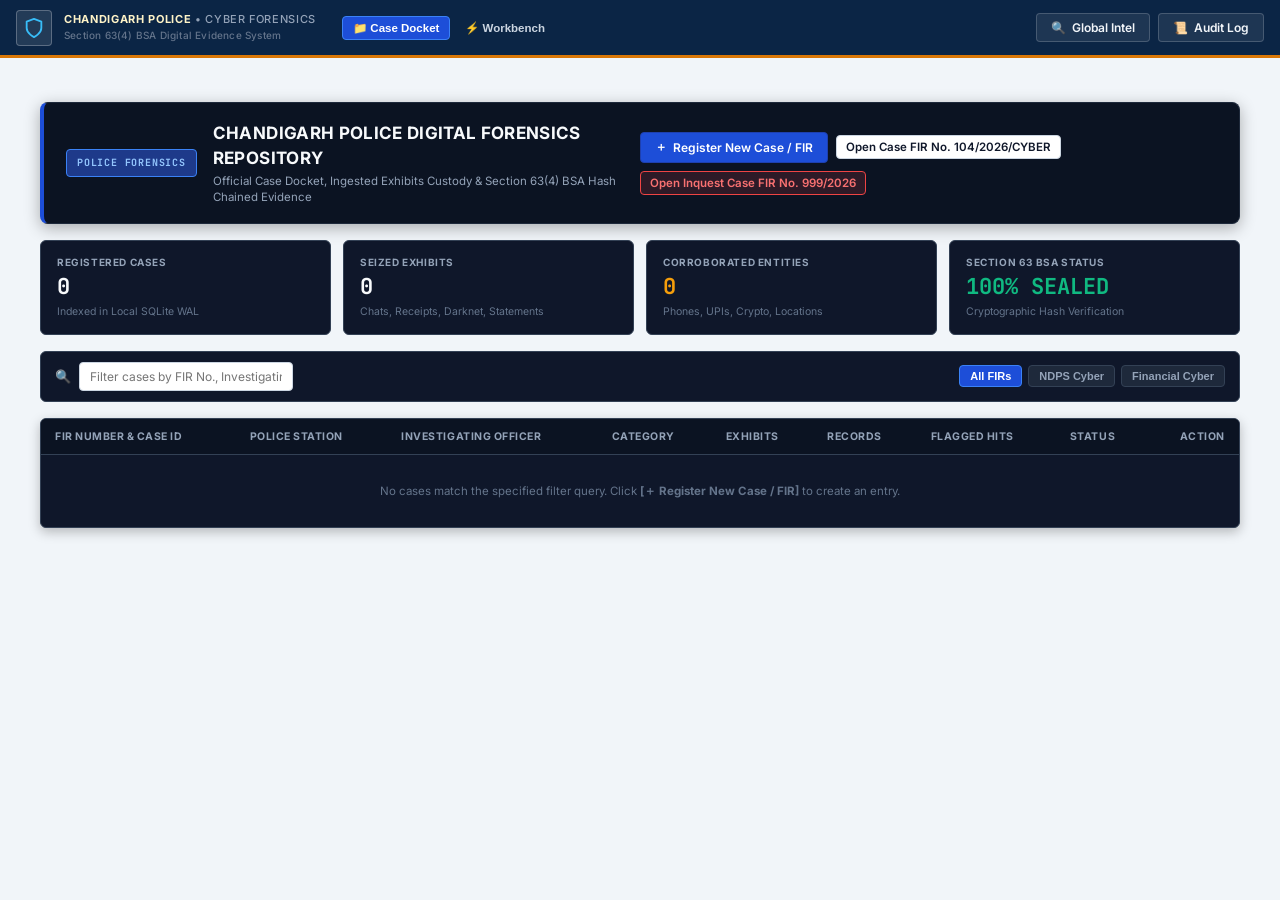
==== commit 776a154f: "changed frontend, removed jargon" ====
--- a/index.html
+++ b/index.html
@@ -16,21 +16,39 @@
     <header class="gov-header">
       <div class="header-left">
         <div class="gov-crest-box">
-          <span class="crest-icon">🛡️</span>
-        </div>
-        <div>
-          <div class="gov-dept-name">CHANDIGARH POLICE &bull; CYBER CRIME INVESTIGATION DIVISION</div>
-          <div class="gov-case-info">
-            <span class="case-tag" id="header-case-tag">NEW CASE FILE</span>
-            <select id="header-case-select" class="gov-input mono" style="font-size: 11px; padding: 2px 6px; height: 24px; background: #0f172a; color: #38bdf8; border: 1px solid #334155; display: none;" onchange="handleHeaderCaseSwitch(this.value)"></select>
-            <span class="case-detail" id="header-case-meta">Air-Gapped Forensic Triage System (BSA 2023 Compliant)</span>
-          </div>
-        </div>
+          <svg viewBox="0 0 24 24" width="22" height="22" fill="none" stroke="#38bdf8" stroke-width="2" stroke-linecap="round" stroke-linejoin="round">
+            <path d="M12 22s8-4 8-10V5l-8-3-8 3v7c0 6 8 10 8 10z"/>
+          </svg>
+        </div>
+        <div class="gov-title-group">
+          <div class="gov-dept-name">CHANDIGARH POLICE <span class="gov-sub-dept">&bull; CYBER FORENSICS</span></div>
+          <div class="gov-compliance-tag">Section 63(4) BSA Digital Evidence System</div>
+        </div>
+
+        <!-- Global Top Navigation Tabs -->
+        <div class="header-nav-group">
+          <button class="header-nav-link active" id="nav-btn-docket" onclick="goToCaseDocket()">
+            📁 Case Docket
+          </button>
+          <button class="header-nav-link" id="nav-btn-workbench" onclick="goToWorkbench()">
+            ⚡ Workbench
+          </button>
+        </div>
+
+        <!-- Active Case Dropdown Pill (Clean & Single-Line) -->
+        <div class="header-case-pill" id="header-active-case-pill" style="display: none;">
+          <span style="font-size: 11px;">📂</span>
+          <select id="header-case-select" class="header-case-select" onchange="handleHeaderCaseSwitch(this.value)" title="Active Case / FIR"></select>
+        </div>
+
+        <!-- Hidden hooks to maintain JS backward-compatibility -->
+        <span id="header-case-tag" style="display: none;"></span>
+        <span id="header-case-meta" style="display: none;"></span>
       </div>
 
       <div class="header-center">
         <!-- Step Indicator Wizard -->
-        <div class="wizard-stepper" id="wizard-stepper">
+        <div class="wizard-stepper" id="wizard-stepper" style="display: none;">
           <div class="step-node active" id="step-node-1"><span class="step-circle">1</span> Intake</div>
           <span class="step-divider">→</span>
           <div class="step-node" id="step-node-2"><span class="step-circle">2</span> Media</div>
@@ -42,42 +60,118 @@
       </div>
 
       <div class="header-right">
-        <!-- Role Badge (Requirement #9) -->
-        <div class="role-badge" id="header-role-badge">
-          <span>👮</span>
-          <span>IO (Level-2)</span>
-        </div>
-
-        <!-- Integrated Codeword Induction View D Shortcut -->
-        <button class="btn btn-gov-primary btn-sm" onclick="quickOpenCodewordInduction()" title="Active Slang Induction Copilot">
-          <span>⚡</span> Codeword Induction
-        </button>
-
-        <!-- Global Search Button (Requirement #7) -->
-        <button class="btn btn-gov-secondary btn-sm" onclick="openGlobalSearchModal()" title="Search across all historical precinct cases">
+        <!-- Global Search Button -->
+        <button class="btn btn-header-action" onclick="openGlobalSearchModal()" title="Search across all historical precinct cases (Ctrl+K)">
           <span>🔍</span> Global Intel
         </button>
 
-        <!-- Audit Trail Button (Requirement #9) -->
-        <button class="btn btn-gov-secondary btn-sm" onclick="openAuditModal()" title="View immutable forensic event log">
+        <!-- Audit Trail Button -->
+        <button class="btn btn-header-action" onclick="openAuditModal()" title="View immutable forensic event log">
           <span>📜</span> Audit Log
         </button>
 
-        <div class="model-badge" id="header-model-badge" style="display: none;">
-          <span class="model-icon">⚙️</span>
-          <span class="mono" id="header-model-name">Llama-3.2-3B (Local GGUF)</span>
-        </div>
-
-        <button id="btn-reset-workflow" class="btn btn-gov-secondary btn-sm" onclick="restartWorkflow()" style="display: none;">
-          <span>↺</span> Switch Case
-        </button>
+        <!-- Air-Gapped Local Model Status Pill -->
+        <div class="header-model-pill" id="header-model-badge" style="display: none;">
+          <span class="model-pulse-dot"></span>
+          <span class="mono" id="header-model-name">LFM2.5 (Local)</span>
+        </div>
       </div>
     </header>
+
+    <!-- ===================================================================== -->
+    <!-- SCREEN 0: CASE REPOSITORY & FIR DOCKET LANDING PAGE -->
+    <!-- ===================================================================== -->
+    <section class="wizard-screen active" id="screen-cases">
+      <div class="cases-page-container">
+        
+        <!-- Institutional Police Banner -->
+        <div class="case-docket-header">
+          <div class="case-docket-title-area">
+            <div class="docket-crest-badge">POLICE FORENSICS</div>
+            <div>
+              <h1 class="case-docket-title">CHANDIGARH POLICE DIGITAL FORENSICS REPOSITORY</h1>
+              <p class="case-docket-subtitle">Official Case Docket, Ingested Exhibits Custody & Section 63(4) BSA Hash Chained Evidence</p>
+            </div>
+          </div>
+          <div class="case-docket-actions">
+            <button class="btn btn-gov-primary" onclick="goToStep(1)">
+              <span>＋</span> Register New Case / FIR
+            </button>
+            <button class="btn btn-gov-secondary btn-sm" onclick="quickLoadDemoCase('FIR_104_2026', 'default')">
+              Open Case FIR No. 104/2026/CYBER
+            </button>
+            <button class="btn btn-danger-subtle btn-sm" onclick="quickLoadDemoCase('FIR_999_ADVERSARIAL', 'adversarial')">
+              Open Inquest Case FIR No. 999/2026
+            </button>
+          </div>
+        </div>
+
+        <!-- Quick Metrics Ribbon -->
+        <div class="docket-stats-ribbon">
+          <div class="docket-stat-card">
+            <div class="docket-stat-label">REGISTERED CASES</div>
+            <div class="docket-stat-val" id="docket-stat-cases">--</div>
+            <div class="docket-stat-sub">Indexed in Local SQLite WAL</div>
+          </div>
+          <div class="docket-stat-card">
+            <div class="docket-stat-label">SEIZED EXHIBITS</div>
+            <div class="docket-stat-val" id="docket-stat-files">--</div>
+            <div class="docket-stat-sub">Chats, Receipts, Darknet, Statements</div>
+          </div>
+          <div class="docket-stat-card">
+            <div class="docket-stat-label">CORROBORATED ENTITIES</div>
+            <div class="docket-stat-val" id="docket-stat-entities" style="color: #f59e0b;">--</div>
+            <div class="docket-stat-sub">Phones, UPIs, Crypto, Locations</div>
+          </div>
+          <div class="docket-stat-card">
+            <div class="docket-stat-label">SECTION 63 BSA STATUS</div>
+            <div class="docket-stat-val" id="docket-stat-verified" style="color: #10b981;">100% SEALED</div>
+            <div class="docket-stat-sub">Cryptographic Hash Verification</div>
+          </div>
+        </div>
+
+        <!-- Search & Category Filters -->
+        <div class="docket-toolbar">
+          <div class="docket-search-box">
+            <span class="docket-search-icon">🔍</span>
+            <input type="text" id="docket-search-input" class="gov-input" placeholder="Filter cases by FIR No., Investigating Officer, Police Station, or Offense..." oninput="filterCaseDocketTable()">
+          </div>
+          <div class="docket-filters">
+            <button class="docket-filter-btn active" data-filter="ALL" onclick="setDocketCategoryFilter('ALL')">All FIRs</button>
+            <button class="docket-filter-btn" data-filter="NDPS_CYBER" onclick="setDocketCategoryFilter('NDPS_CYBER')">NDPS Cyber</button>
+            <button class="docket-filter-btn" data-filter="FINANCIAL_1930" onclick="setDocketCategoryFilter('FINANCIAL_1930')">Financial Cyber</button>
+          </div>
+        </div>
+
+        <!-- Historical Cases Table -->
+        <div class="docket-table-card">
+          <table class="docket-table">
+            <thead>
+              <tr>
+                <th>FIR NUMBER & CASE ID</th>
+                <th>POLICE STATION</th>
+                <th>INVESTIGATING OFFICER</th>
+                <th>CATEGORY</th>
+                <th>EXHIBITS</th>
+                <th>RECORDS</th>
+                <th>FLAGGED HITS</th>
+                <th>STATUS</th>
+                <th style="text-align: right;">ACTION</th>
+              </tr>
+            </thead>
+            <tbody id="case-docket-tbody">
+              <!-- Rendered dynamically by renderCaseDocket() in app.js -->
+            </tbody>
+          </table>
+        </div>
+
+      </div>
+    </section>
 
     <!-- ===================================================================== -->
     <!-- WIZARD STEP 1: CASE DETAILS & OFFICER INTAKE -->
     <!-- ===================================================================== -->
-    <section class="wizard-screen active" id="screen-intake">
+    <section class="wizard-screen" id="screen-intake" style="display: none;">
       <div class="wizard-card-centered">
         <div class="wizard-card-header">
           <span class="wizard-step-label">STEP 1 OF 4</span>
@@ -87,22 +181,22 @@
 
         <div class="wizard-form-body">
           <!-- Case Selection & Randomization Banner -->
-          <div style="background: #0f172a; border: 1px solid #334155; border-radius: 6px; padding: 10px 14px; margin-bottom: 14px;">
+          <div style="background: var(--accent-blue-bg, #eff6ff); border: 1px solid #bfdbfe; border-radius: 6px; padding: 10px 14px; margin-bottom: 14px;">
             <div style="display: flex; justify-content: space-between; align-items: center; margin-bottom: 6px;">
-              <label class="form-label" style="margin-bottom: 0; font-size: 11px; font-weight: 700; color: #38bdf8;">
+              <label class="form-label" style="margin-bottom: 0; font-size: 11px; font-weight: 700; color: var(--gov-navy, #0b2545);">
                 SELECT ACTIVE / HISTORICAL PRECINCT CASE:
               </label>
               <span class="badge badge-sm badge-blue" id="intake-case-status-badge">New Case</span>
             </div>
             <div style="display: flex; gap: 8px; align-items: center;">
-              <select id="select-existing-case" class="gov-input" style="flex: 1; font-size: 11.5px; background: #1e293b; color: #f8fafc; border: 1px solid #475569;" onchange="handleSelectExistingCase(this.value)">
+              <select id="select-existing-case" class="gov-input" style="flex: 1; font-size: 11.5px; background: #ffffff; color: var(--text-primary); border: 1px solid var(--border-medium);" onchange="handleSelectExistingCase(this.value)">
                 <option value="NEW">＋ [Create New Investigation Case]</option>
               </select>
               <button type="button" class="btn btn-gov-secondary btn-sm" onclick="randomizeNewCase()" title="Generate unique randomized FIR & IO credentials" style="white-space: nowrap;">
                 <span>🎲</span> Randomize Case
               </button>
             </div>
-            <div id="selected-case-summary" class="mono text-xs text-muted" style="margin-top: 6px; font-size: 10px;">
+            <div id="selected-case-summary" class="mono text-xs" style="color: var(--text-secondary); margin-top: 6px; font-size: 10px;">
               Cross-case referencing active: entities will auto-link across all precinct FIRs in SQLite.
             </div>
           </div>
@@ -147,10 +241,10 @@
         <div class="wizard-card-footer flex-between">
           <div style="display: flex; gap: 8px;">
             <button class="btn btn-autofill btn-sm" onclick="autofillCaseDetails()">
-              <span>⚡</span> Autofill Demo (FIR-104)
+              Prefill Sample Case (FIR-104/2026)
             </button>
             <button class="btn btn-gov-secondary btn-sm" onclick="randomizeNewCase()">
-              <span>🎲</span> Randomize
+              Generate New Randomized FIR
             </button>
           </div>
           <button class="btn btn-gov-primary" onclick="proceedToStep2()">
@@ -174,21 +268,28 @@
         <div class="wizard-form-body">
           <input type="file" id="real-file-input" multiple accept="image/*,.png,.jpg,.jpeg,.webp,.csv,.json,.txt" style="display: none;" onchange="handleRealFilesSelected(this.files)">
           <div class="drop-zone-large" id="main-drop-zone" onclick="document.getElementById('real-file-input').click()">
-            <div class="drop-zone-icon">📥</div>
-            <div class="drop-zone-desc text-muted">Supports Seized Screenshots (WhatsApp/Telegram chats, Paytm/PhonePe receipts), Tor .onion HTML/JSON, Telegram dumps, and Bank CSVs</div>
-            <div style="margin-top: 8px; display: flex; gap: 8px; justify-content: center; align-items: center;">
-              <span class="badge badge-sm badge-blue" id="active-ocr-engine-badge">📸 Neural OCR: dots.ocr (Qwen2-1.7B ViT) Active</span>
-              <span class="badge badge-sm badge-green">Air-Gapped Local Inference</span>
-            </div>
-            <div style="display: flex; gap: 10px; justify-content: center; margin-top: 12px; flex-wrap: wrap;">
+            <div class="drop-zone-icon" style="display: flex; justify-content: center; align-items: center; margin-bottom: 8px;">
+              <svg width="36" height="36" viewBox="0 0 24 24" fill="none" stroke="#38bdf8" stroke-width="1.75" stroke-linecap="round" stroke-linejoin="round">
+                <path d="M21 15v4a2 2 0 0 1-2 2H5a2 2 0 0 1-2-2v-4"/>
+                <polyline points="17 8 12 3 7 8"/>
+                <line x1="12" y1="3" x2="12" y2="15"/>
+              </svg>
+            </div>
+            <div class="drop-zone-title">Click or Drag & Drop Seized Evidence Files Here</div>
+            <div class="drop-zone-desc text-muted">Supports Screenshots (WhatsApp/Telegram chats, Paytm/PhonePe receipts), Tor .onion HTML/JSON, Telegram dumps, and Bank CSVs</div>
+            <div style="margin-top: 10px; display: flex; gap: 8px; justify-content: center; align-items: center;">
+              <span class="badge badge-sm badge-blue" id="active-ocr-engine-badge">OCR Engine: Tesseract 5.5 (Fast Air-Gapped)</span>
+              <span class="badge badge-sm badge-green">Section 63(4) BSA Hash Chained</span>
+            </div>
+            <div style="display: flex; gap: 10px; justify-content: center; margin-top: 14px; flex-wrap: wrap;">
               <button type="button" class="btn btn-gov-primary btn-sm" onclick="event.stopPropagation(); document.getElementById('real-file-input').click();">
-                <span>📂</span> Browse Seized Files / Images
+                Browse Files / Images
               </button>
               <button type="button" class="btn btn-gov-secondary btn-sm" onclick="event.stopPropagation(); autofillEvidenceFiles('default');">
-                <span>⚡</span> Load Pre-Staged Datasets & OCR
+                Load Standard Evidence (FIR-104/2026)
               </button>
-              <button type="button" class="btn btn-sm" onclick="event.stopPropagation(); autofillEvidenceFiles('adversarial');" style="background: rgba(239, 68, 68, 0.15); border: 1px solid #ef4444; color: #f87171; font-weight: 600;" title="Stress test with Hinglish, l33tspeak, split structuring, and darknet listings">
-                <span>⚔️</span> Load Adversarial Stress Corpus
+              <button type="button" class="btn btn-danger-subtle btn-sm" onclick="event.stopPropagation(); autofillEvidenceFiles('adversarial');" title="Load complex obfuscated exhibits with Hinglish, l33tspeak, split structuring, and darknet listings">
+                Load Complex Obfuscated Exhibits (FIR-999)
               </button>
             </div>
           </div>
@@ -205,36 +306,36 @@
           </div>
 
           <!-- Multi-File Upload Live Progress Bar -->
-          <div id="upload-progress-container" style="display: none; margin-top: 12px; background: #0f172a; border: 1px solid #334155; border-radius: 6px; padding: 10px 14px;">
+          <div id="upload-progress-container" style="display: none; margin-top: 12px; background: #f8fafc; border: 1px solid #cbd5e1; border-radius: 6px; padding: 10px 14px;">
             <div style="display: flex; justify-content: space-between; font-size: 11px; margin-bottom: 6px;">
-              <span id="upload-progress-label" style="color: #38bdf8; font-weight: 600;">Ingesting files into forensic SQLite database...</span>
-              <span id="upload-progress-pct" class="mono font-bold" style="color: #38bdf8;">0%</span>
-            </div>
-            <div class="ai-progress-track" style="height: 6px; background: #1e293b; border-radius: 3px; overflow: hidden;">
-              <div class="ai-progress-bar" id="upload-progress-bar" style="width: 0%; height: 100%; background: #38bdf8; transition: width 0.2s;"></div>
+              <span id="upload-progress-label" style="color: var(--gov-navy); font-weight: 600;">Ingesting files into forensic SQLite database...</span>
+              <span id="upload-progress-pct" class="mono font-bold" style="color: var(--accent-blue);">0%</span>
+            </div>
+            <div class="ai-progress-track" style="height: 6px; background: #e2e8f0; border-radius: 3px; overflow: hidden;">
+              <div class="ai-progress-bar" id="upload-progress-bar" style="width: 0%; height: 100%; background: var(--accent-blue); transition: width 0.2s;"></div>
             </div>
           </div>
 
           <!-- Real-Time Discovered Forensic Insights Banner -->
-          <div id="live-insights-banner" style="display: none; margin-top: 14px; background: rgba(15, 23, 42, 0.85); border: 1px solid #334155; border-radius: 6px; padding: 12px 16px;">
-            <div style="display: flex; justify-content: space-between; align-items: center; border-bottom: 1px solid #1e293b; padding-bottom: 8px; margin-bottom: 10px;">
-              <span class="font-bold text-xs" style="color: #38bdf8; letter-spacing: 0.05em;">⚡ REAL-TIME FORENSIC TRIAGE FINDINGS</span>
+          <div id="live-insights-banner" style="display: none; margin-top: 14px; background: #f8fafc; border: 1px solid #cbd5e1; border-radius: 6px; padding: 12px 16px;">
+            <div style="display: flex; justify-content: space-between; align-items: center; border-bottom: 1px solid #e2e8f0; padding-bottom: 8px; margin-bottom: 10px;">
+              <span class="font-bold text-xs" style="color: var(--gov-navy); letter-spacing: 0.05em;">⚡ REAL-TIME FORENSIC TRIAGE FINDINGS</span>
               <span class="badge badge-sm badge-green" id="insights-record-count">0 Records Processed</span>
             </div>
             <div style="display: grid; grid-template-columns: repeat(4, 1fr); gap: 10px; font-size: 11px;">
-              <div style="background: rgba(30, 41, 59, 0.5); padding: 8px; border-radius: 4px; border-left: 3px solid #ef4444;">
+              <div style="background: #ffffff; padding: 8px; border-radius: 4px; border: 1px solid #e2e8f0; border-left: 3px solid #ef4444;">
                 <div class="text-muted text-xs">SUSPICIOUS HITS</div>
                 <div class="font-bold text-sm" id="insights-flagged-count" style="color: #ef4444;">0</div>
               </div>
-              <div style="background: rgba(30, 41, 59, 0.5); padding: 8px; border-radius: 4px; border-left: 3px solid #f59e0b;">
+              <div style="background: #ffffff; padding: 8px; border-radius: 4px; border: 1px solid #e2e8f0; border-left: 3px solid #f59e0b;">
                 <div class="text-muted text-xs">UPI HANDLES</div>
                 <div class="font-bold text-sm" id="insights-upi-count" style="color: #f59e0b;">0</div>
               </div>
-              <div style="background: rgba(30, 41, 59, 0.5); padding: 8px; border-radius: 4px; border-left: 3px solid #8b5cf6;">
+              <div style="background: #ffffff; padding: 8px; border-radius: 4px; border: 1px solid #e2e8f0; border-left: 3px solid #8b5cf6;">
                 <div class="text-muted text-xs">CRYPTO WALLETS</div>
                 <div class="font-bold text-sm" id="insights-crypto-count" style="color: #8b5cf6;">0</div>
               </div>
-              <div style="background: rgba(30, 41, 59, 0.5); padding: 8px; border-radius: 4px; border-left: 3px solid #10b981;">
+              <div style="background: #ffffff; padding: 8px; border-radius: 4px; border: 1px solid #e2e8f0; border-left: 3px solid #10b981;">
                 <div class="text-muted text-xs">CORROBORATIONS</div>
                 <div class="font-bold text-sm" id="insights-corroboration-count" style="color: #10b981;">0</div>
               </div>
@@ -320,44 +421,60 @@
             </div>
           </div>
 
-          <!-- SillyTavern-style Local Server Endpoint Configuration -->
+          <!-- Local SLM Inference Server Endpoint Configuration -->
           <div class="form-group" id="group-slm-endpoint">
             <div class="flex-between" style="margin-bottom: 4px;">
-              <label class="form-label" style="margin-bottom: 0;">Offline SLM Inference Server URL *</label>
-              <span id="server-ping-badge" class="badge badge-sm badge-neutral">● Not Connected</span>
+              <label class="form-label" style="margin-bottom: 0; font-weight: 700;">Local AI Inference Server (SLM) *</label>
+              <span id="server-ping-badge" class="badge badge-sm badge-neutral">● Checking...</span>
             </div>
             <div style="display: flex; gap: 8px;">
-              <input type="text" id="config-server-url" class="gov-input mono" value="http://localhost:8080" placeholder="http://localhost:8080" style="flex: 1;">
-              <button type="button" id="btn-ping-server" class="btn btn-gov-primary btn-sm" onclick="discoverLocalModels()" style="white-space: nowrap;">
-                <span>⚡</span> Connect & Discover
+              <input type="text" id="config-server-url" class="gov-input mono" value="http://localhost:8012" placeholder="http://localhost:8012" style="flex: 1;">
+              <button type="button" id="btn-ping-server" class="btn btn-gov-primary btn-sm" onclick="checkSlmServerStatus()" style="white-space: nowrap;">
+                <span>⚡</span> Test SLM Connection
               </button>
             </div>
             <div style="display: flex; gap: 6px; align-items: center; margin-top: 6px;">
               <span class="text-xs text-muted">Quick Presets:</span>
+              <button type="button" class="btn btn-sm btn-gov-secondary" onclick="setServerUrlAndDiscover('http://localhost:8012')" style="padding: 1px 6px; font-size: 10px;">8012 (Local SLM)</button>
               <button type="button" class="btn btn-sm btn-gov-secondary" onclick="setServerUrlAndDiscover('http://localhost:8080')" style="padding: 1px 6px; font-size: 10px;">8080 (Default)</button>
-              <button type="button" class="btn btn-sm btn-gov-secondary" onclick="setServerUrlAndDiscover('http://localhost:8012')" style="padding: 1px 6px; font-size: 10px;">8012 (Toy LFM)</button>
               <button type="button" class="btn btn-sm btn-gov-secondary" onclick="setServerUrlAndDiscover('http://localhost:11434')" style="padding: 1px 6px; font-size: 10px;">11434 (Ollama)</button>
             </div>
           </div>
 
+          <!-- Air-Gapped OCR Engine Connection & Status -->
+          <div class="form-group" id="group-ocr-endpoint" style="background: #f8fafc; border: 1px solid var(--border-medium); border-radius: 6px; padding: 10px 12px; margin-top: 4px;">
+            <div class="flex-between" style="margin-bottom: 4px;">
+              <label class="form-label" style="margin-bottom: 0; font-weight: 700; color: var(--gov-navy);">Air-Gapped OCR Engine Status</label>
+              <span id="ocr-status-badge" class="badge badge-sm badge-neutral">● Checking...</span>
+            </div>
+            <div style="display: flex; gap: 8px; align-items: center;">
+              <div id="ocr-engine-summary" class="mono text-xs" style="flex: 1; color: var(--text-secondary);">
+                Tesseract 5.5 (Fast Local CLI) &bull; dots.ocr (Neural ViT Model)
+              </div>
+              <button type="button" id="btn-test-ocr" class="btn btn-gov-secondary btn-sm" onclick="checkOcrServerStatus()" style="white-space: nowrap;">
+                <span>🔍</span> Test OCR Engine
+              </button>
+            </div>
+          </div>
+
           <!-- Dynamic Model Selection Dropdown -->
-          <div class="form-group">
+          <div class="form-group" style="margin-top: 10px;">
             <label class="form-label">Active Inference Model Slug *</label>
             <select id="config-slm-engine" class="gov-input" onchange="updateModelBlurb()">
-              <option value="LFM2.5-8B-A1B-Q4_0.gguf" selected>LFM2.5-8B-A1B-Q4_0.gguf (Liquid Foundation Model - 1000+ TPS Prefill)</option>
+              <option value="LFM2.5-8B-A1B-Q4_0.gguf" selected>LFM2.5-8B-A1B-Q4_0.gguf (Liquid Foundation Model - Local)</option>
               <option value="gemma-4-E4B-it-IQ4_NL.gguf">gemma-4-E4B-it-IQ4_NL.gguf (Google Gemma - High Precision)</option>
               <option value="llama-3.2-3b-instruct.gguf">llama-3.2-3b-instruct.gguf (Meta Llama 3 - Multilingual)</option>
               <option value="qwen-2.5-7b-instruct.gguf">qwen-2.5-7b-instruct.gguf (Alibaba Qwen 2.5)</option>
             </select>
             
             <!-- Dynamic Helpful Blurb Box -->
-            <div id="model-blurb-box" style="margin-top: 8px; background: rgba(30, 41, 59, 0.6); border: 1px solid #334155; border-radius: 6px; padding: 10px 12px; font-size: 11px;">
+            <div id="model-blurb-box" style="margin-top: 8px; background: #f8fafc; border: 1px solid #cbd5e1; border-radius: 6px; padding: 10px 12px; font-size: 11px;">
               <div style="display: flex; align-items: center; gap: 6px; margin-bottom: 4px;">
-                <span id="model-blurb-badge" class="badge badge-sm badge-blue">⚡ Liquid Core</span>
-                <span id="model-blurb-title" class="font-bold text-white">Liquid Foundation Model (LFM)</span>
-              </div>
-              <div id="model-blurb-text" style="color: #94a3b8; line-height: 1.4;">
-                Ultra-fast hybrid 1B/8B RNN-Transformer architecture capable of 1,000+ TPS prefill. Optimized for real-time evasive slang induction without GPU thermal throttling.
+                <span id="model-blurb-badge" class="badge badge-sm badge-blue">SLM Core</span>
+                <span id="model-blurb-title" class="font-bold" style="color: var(--gov-navy);">Localized Language Model (Inference T=0.0)</span>
+              </div>
+              <div id="model-blurb-text" style="color: var(--text-secondary); line-height: 1.4;">
+                Local on-premise foundation model. Optimized for low-latency pattern matching, slang detection, and air-gapped forensic inference.
               </div>
             </div>
           </div>
@@ -376,19 +493,19 @@
             <div class="checkbox-group-grid">
               <label class="checkbox-label">
                 <input type="checkbox" id="mod-regex" checked disabled>
-                <span>Deterministic Financial NER & Tor Listing Link Extractor</span>
+                <span>Phone Number, UPI ID & Crypto Pattern Matcher</span>
               </label>
               <label class="checkbox-label">
                 <input type="checkbox" id="mod-slm" checked>
-                <span>Local SLM Slang & Intent Disambiguation (T=0.0)</span>
+                <span>Local AI Slang & Intent Analysis</span>
               </label>
               <label class="checkbox-label">
                 <input type="checkbox" id="mod-antifragile" checked>
-                <span>Antifragile Emerging Codeword & Landmark Harvester</span>
+                <span>Automatic Drug Slang & Codeword Detector</span>
               </label>
               <label class="checkbox-label">
                 <input type="checkbox" id="mod-bsa" checked>
-                <span>Section 63 BSA Digital Evidence Certificate & Link Graph</span>
+                <span>Section 63 BSA Hash Trail & Syndicate Network Graph</span>
               </label>
             </div>
           </div>
@@ -409,31 +526,60 @@
     <!-- WIZARD STEP 4: REALISTIC FORENSIC INGESTION PIPELINE (LOADING SCREEN) -->
     <!-- ===================================================================== -->
     <section class="wizard-screen" id="screen-loading" style="display: none;">
-      <div class="wizard-card-centered">
+      <div class="wizard-card-centered wizard-card-wide">
         <div class="wizard-card-header">
-          <span class="wizard-step-label">PIPELINE EXECUTION</span>
-          <h1 class="wizard-card-title">Processing Multi-Source Corpus...</h1>
-          <p class="wizard-card-sub">Correlating Tor .onion listings, chat dumps, and banking records.</p>
+          <span class="wizard-step-label">STEP 4 OF 4: EVIDENCE INGESTION & EXTRACTION</span>
+          <h1 class="wizard-card-title">Processing Seized Case Evidence...</h1>
+          <p class="wizard-card-sub">Extracting phone numbers, digital payments, locations, and contraband slang.</p>
         </div>
 
         <div class="wizard-form-body">
+          <!-- Stage Milestones Track -->
+          <div style="display: flex; justify-content: space-between; gap: 6px; font-size: 10px; font-weight: 700; margin-bottom: 8px;">
+            <span id="p-stage-1" class="badge badge-sm badge-blue" style="flex: 1; text-align: center;">1. File Ingestion & Hash</span>
+            <span id="p-stage-2" class="badge badge-sm badge-neutral" style="flex: 1; text-align: center;">2. Pattern Extraction</span>
+            <span id="p-stage-3" class="badge badge-sm badge-neutral" style="flex: 1; text-align: center;">3. Cross-Link Analysis</span>
+            <span id="p-stage-4" class="badge badge-sm badge-neutral" style="flex: 1; text-align: center;">4. Network Indexing</span>
+          </div>
+
+          <!-- Progress Bar -->
           <div class="pipeline-progress-bar-wrapper">
             <div class="flex-between text-xs mono" style="margin-bottom: 5px;">
-              <span id="pipeline-status-text">Initializing local inference pipeline...</span>
-              <span id="pipeline-percentage">0%</span>
+              <span id="pipeline-status-text" style="font-weight: 600; color: var(--gov-navy);">Initializing local inference pipeline...</span>
+              <span id="pipeline-percentage" class="font-bold text-blue">0%</span>
             </div>
             <div class="bar-track">
-              <div class="bar-fill bar-blue" id="pipeline-progress-fill" style="width: 0%;"></div>
-            </div>
-          </div>
-
-          <div class="pipeline-terminal-box mono" id="pipeline-terminal-logs" style="max-height: 240px; overflow-y: auto; background: #020617; border: 1px solid #1e293b; padding: 10px; border-radius: 4px; font-size: 11px; line-height: 1.45;">
-            <div class="log-line text-muted">[00:00:00] [SYSTEM] Ready to ingest evidence into Universal Forensic Message Envelope (UFME).</div>
+              <div class="bar-fill bar-blue" id="pipeline-progress-fill" style="width: 0%; transition: width 0.2s ease;"></div>
+            </div>
+          </div>
+
+          <!-- Live KPI Feedback Strip (Prevents feeling stuck) -->
+          <div style="display: grid; grid-template-columns: repeat(4, 1fr); gap: 8px; margin: 10px 0; background: #f8fafc; border: 1px solid var(--border-medium); border-radius: 6px; padding: 8px 10px; text-align: center;">
+            <div>
+              <div class="text-xs text-muted">Exhibits</div>
+              <div class="font-bold text-sm" id="pipeline-kpi-files" style="color: var(--gov-navy);">0</div>
+            </div>
+            <div>
+              <div class="text-xs text-muted">Records Parsed</div>
+              <div class="font-bold text-sm text-blue" id="pipeline-kpi-records">0</div>
+            </div>
+            <div>
+              <div class="text-xs text-muted">Entities Flagged</div>
+              <div class="font-bold text-sm text-amber" id="pipeline-kpi-entities">0</div>
+            </div>
+            <div>
+              <div class="text-xs text-muted">Active Engine</div>
+              <div class="font-bold text-xs truncate" id="pipeline-kpi-engine" style="color: var(--accent-green); margin-top: 2px;">Local Engine</div>
+            </div>
+          </div>
+
+          <div class="pipeline-terminal-box mono" id="pipeline-terminal-logs" style="max-height: 200px; overflow-y: auto; background: #0b1322; border: 1px solid #1e293b; padding: 10px; border-radius: 4px; font-size: 11px; line-height: 1.45;">
+            <div class="log-line text-muted">[00:00:00] [SYSTEM] Ready to parse and index evidence files.</div>
           </div>
         </div>
 
         <div class="wizard-card-footer flex-between">
-          <span class="text-xs text-muted" id="pipeline-footer-msg">Air-gapped execution: local Apple M4 GPU & CPU</span>
+          <span class="text-xs text-muted" id="pipeline-footer-msg">Air-gapped on-premise execution &bull; Forensic Hardware Acceleration Active</span>
           <button class="btn btn-gov-primary btn-sm" id="btn-skip-loading" onclick="finishLoadingPipeline()" style="display: none;">
             Enter Investigative Workbench ➔
           </button>
@@ -453,14 +599,14 @@
         <div class="panel-header">
           <div class="panel-title-group">
             <span class="panel-num">1</span>
-            <h2 class="panel-title">MULTI-SOURCE EVIDENCE (UFME)</h2>
+            <h2 class="panel-title">SEIZED CASE EVIDENCE</h2>
           </div>
           <div style="display: flex; align-items: center; gap: 6px;">
             <button class="btn btn-sm btn-gov-primary" onclick="document.getElementById('panel-file-input').click()" style="padding: 3px 8px; font-size: 11px; display: inline-flex; align-items: center; gap: 4px;">
               <span>＋ Ingest File</span>
             </button>
-            <button class="btn btn-sm btn-gov-secondary" onclick="triggerSlmMiner()" style="padding: 3px 8px; font-size: 11px; display: inline-flex; align-items: center; gap: 4px;" title="Run Chunked Semantic Miner to discover informal Hinglish drop points, landmarks & covert slang without regex overfitting">
-              <span>🧠 Mine Drop Points</span>
+            <button class="btn btn-sm btn-gov-secondary" id="btn-mine-locations" onclick="triggerSlmMiner()" style="padding: 3px 8px; font-size: 11px; display: inline-flex; align-items: center; gap: 4px;" title="Scan messages for suspected locations and drop points">
+              <span>🧠</span> AI Location Scan
             </button>
             <input type="file" id="panel-file-input" multiple accept="image/*,.png,.jpg,.jpeg,.webp,.csv,.json,.txt" style="display: none;" onchange="handlePanelFilesSelected(this.files)">
             <span class="record-counter" id="evidence-files-count">0 Files Loaded</span>
@@ -554,7 +700,7 @@
         </div>
 
         <div class="glass-box-notice">
-          <span>🛡️ <strong>Anti-Framing Guardrail:</strong> Multi-factor scoring cross-checks chat text against bank CSVs to prevent malicious false reporting.</span>
+          <span>🛡️ <strong>Evidence Corroboration:</strong> Cross-checks chat messages against transaction records to identify verified links and eliminate false leads.</span>
         </div>
 
         <!-- Cross-Case Corroboration Alert Banner -->
@@ -585,7 +731,7 @@
           <div class="view-switch-tabs">
             <button class="view-tab active" id="tab-btn-dossier" onclick="switchRightPanelTab('dossier')">Target Summary</button>
             <button class="view-tab" id="tab-btn-graph" onclick="switchRightPanelTab('graph')">Network Graph</button>
-            <button class="view-tab" id="tab-btn-induction" onclick="switchRightPanelTab('induction')">⚡ Slang Induction</button>
+            <button class="view-tab" id="tab-btn-induction" onclick="switchRightPanelTab('induction')">⚡ Slang & Codewords</button>
           </div>
         </div>
 
@@ -597,44 +743,44 @@
             <div class="metric-card">
               <span class="metric-label">IDENTIFIED PERSONAS</span>
               <span class="metric-value text-blue" id="metric-identities">4</span>
-              <span class="metric-foot">2 Telegram / 2 Phone</span>
+              <span class="metric-foot" id="metric-identities-foot">2 Telegram / 2 Phone</span>
             </div>
             <div class="metric-card">
               <span class="metric-label">FINANCIAL ENDPOINTS</span>
               <span class="metric-value text-amber" id="metric-financials">3</span>
-              <span class="metric-foot">2 UPI / 1 TRON USDT</span>
+              <span class="metric-foot" id="metric-financials-foot">2 UPI / 1 TRON USDT</span>
             </div>
             <div class="metric-card">
               <span class="metric-label">SUSPECTED SUBSTANCES</span>
               <span class="metric-value text-red" id="metric-substances">3</span>
-              <span class="metric-foot">Heroin, LSD, 4-MMC</span>
+              <span class="metric-foot" id="metric-substances-foot">Heroin, LSD, 4-MMC</span>
             </div>
             <div class="metric-card">
               <span class="metric-label">DROP POINTS</span>
               <span class="metric-value text-green" id="metric-drops">2</span>
-              <span class="metric-foot">Sector 43 / Sector 22</span>
-            </div>
-          </div>
-
-          <!-- ANTIFRAGILE NOVEL SLANG & LANDMARK HARVESTER CARD -->
+              <span class="metric-foot" id="metric-drops-foot">Sector 43 / Sector 22</span>
+            </div>
+          </div>
+
+          <!-- SUSPECTED DRUG CODEWORDS & SLANG REVIEW CARD -->
           <div class="dossier-section" style="border-left: 3px solid var(--accent-purple);">
             <div class="section-subhead">
-              <span>⚡ EMERGING CODEWORD HARVESTER</span>
-              <span class="badge badge-sm badge-purple">In-Context Induction</span>
+              <span>⚡ SUSPECTED DRUG CODEWORDS & SLANG</span>
+              <span class="badge badge-sm badge-purple">Local AI Detector</span>
             </div>
             <div class="antifragile-candidate-card" id="harvester-candidate-box">
               <div class="flex-between">
                 <div>
-                  <span class="mono font-bold text-purple" style="font-size: 12px;">Active Lexicon Induction Core</span>
+                  <span class="mono font-bold text-purple" style="font-size: 12px;">Detected Contraband Slang</span>
                 </div>
                 <span class="badge badge-sm badge-green">Zero Cloud Dependencies</span>
               </div>
               <p class="text-xs text-muted" style="margin: 6px 0;">
-                Review, confirm, or reject AI-induced evasive contraband nouns with full Line-to-Source evidence tracing.
+                Review, confirm, or dismiss suspected drug slang detected in messages with direct line-to-source evidence tracing.
               </p>
               <div class="flex-gap" style="margin-top: 8px;">
                 <button class="btn btn-sm btn-gov-primary" onclick="switchRightPanelTab('induction')">
-                  ⚡ Open Slang Induction Workbench ➔
+                  ⚡ Open Slang & Codewords View ➔
                 </button>
               </div>
             </div>
@@ -696,10 +842,10 @@
             </div>
             <div class="requisition-buttons-grid">
               <button class="btn btn-gov-secondary btn-full" onclick="openNoticeModal('bank')">
-                <span>🏦</span> Draft Sec 91 CrPC Bank Freeze Notice (mule44@ybl)
+                <span>🏦</span> Draft Sec 91 CrPC Statutory Bank Freeze Notice
               </button>
               <button class="btn btn-gov-secondary btn-full" onclick="openNoticeModal('telecom')">
-                <span>📡</span> Draft Sec 91 CrPC Telecom CDR Order (+91 98765-21440)
+                <span>📡</span> Draft Sec 91 CrPC Telecom CDR / IPDR Requisition
               </button>
             </div>
           </div>
@@ -746,42 +892,59 @@
           </div>
         </div>
 
-        <!-- VIEW C: ACTIVE CODEWORD INDUCTION & LEXICON GOVERNANCE -->
+        <!-- VIEW C: SLANG & CODEWORD INTELLIGENCE -->
         <div class="tab-content" id="tab-content-induction" style="display: none;">
           <div class="glass-box-notice" style="margin-bottom: 10px; border-left: 3px solid #38bdf8;">
-            <span>⚡ <strong>On-Device Induction Copilot:</strong> Local LFM2.5 model analyzes prior chat threads and receipts to surface covert surrogate nouns. Officers can inspect source lines, edit, confirm, or reject candidates.</span>
-          </div>
-
-          <!-- Target Evidence File Selector for Codeword Induction -->
-          <div style="background: #0f172a; border: 1px solid #334155; border-radius: 6px; padding: 10px 12px; margin-bottom: 12px;">
+            <span><strong>Local AI Slang Assistant:</strong> Analyzes chat messages to identify disguised drug slang and codewords. Officers can test phrases, inspect source lines, and confirm or dismiss newly discovered terms.</span>
+          </div>
+
+          <!-- Manual / Interactive Suspicious Message Slang Tester -->
+          <div style="background: #f8fafc; border: 1px solid var(--border-medium); border-radius: 6px; padding: 10px 12px; margin-bottom: 12px;">
             <div style="display: flex; justify-content: space-between; align-items: center; margin-bottom: 6px;">
-              <label class="control-label" style="margin-bottom: 0; font-size: 11px; font-weight: 700; color: #94a3b8;">
-                SELECT TARGET EVIDENCE FILE TO SCAN:
+              <label class="control-label" style="margin-bottom: 0; font-size: 11px; font-weight: 700; color: var(--gov-navy);">
+                TEST SUSPICIOUS MESSAGE FOR SLANG:
+              </label>
+              <span class="badge badge-sm badge-purple">Local AI</span>
+            </div>
+            <div style="display: flex; gap: 8px;">
+              <input type="text" id="induction-custom-text" class="gov-input" placeholder="Type or paste suspicious message (e.g. 'Bhai urgent 3 piece cold coffee ready rakhna Aroma hotel ke peeche')" style="flex: 1; font-size: 11.5px; background: #ffffff; color: var(--text-primary); border: 1px solid var(--border-medium);" onkeydown="if(event.key==='Enter') testCustomCodewordMessage()">
+              <button id="btn-test-custom-codeword" class="btn btn-gov-primary btn-sm" onclick="testCustomCodewordMessage()" style="white-space: nowrap;">
+                Evaluate Line ➔
+              </button>
+            </div>
+            <div id="induction-custom-result" style="margin-top: 8px; display: none;"></div>
+          </div>
+
+          <!-- Target Evidence File Selector for Codeword Scanning -->
+          <div style="background: #f8fafc; border: 1px solid var(--border-medium); border-radius: 6px; padding: 10px 12px; margin-bottom: 12px;">
+            <div style="display: flex; justify-content: space-between; align-items: center; margin-bottom: 6px;">
+              <label class="control-label" style="margin-bottom: 0; font-size: 11px; font-weight: 700; color: var(--gov-navy);">
+                SELECT EVIDENCE FILE TO SCAN FOR SLANG:
               </label>
               <span class="badge badge-sm badge-blue" id="induction-file-scope-badge">All Ingested Files</span>
             </div>
             <div style="display: flex; gap: 8px; align-items: center;">
-              <select id="induction-target-file-select" class="gov-input" style="font-size: 11px; padding: 4px 8px; flex: 1; background: #1e293b; color: #f8fafc; border: 1px solid #475569;" onchange="handleInductionFileScopeChange()">
-                <option value="all">🌐 All Ingested Evidence Files (Cross-Source Scan)</option>
+              <select id="induction-target-file-select" class="gov-input" style="font-size: 11px; padding: 4px 8px; flex: 1; background: #ffffff; color: var(--text-primary); border: 1px solid var(--border-medium);" onchange="handleInductionFileScopeChange()">
+                <option value="all">All Ingested Evidence Files (Cross-Source Scan)</option>
               </select>
               <button id="btn-wb-run-induction" class="btn btn-gov-primary btn-sm" onclick="runWorkbenchCodewordInduction()" style="white-space: nowrap;">
-                <span>⚡</span> Scan & Induce Codewords
+                Scan for New Slang
               </button>
             </div>
-            <div id="induction-file-summary-text" class="mono text-xs" style="color: #64748b; margin-top: 6px; font-size: 10px;">
-              Analyzing transaction messages across all ingested files for covert narcotics codewords.
+            <div id="induction-file-summary-text" class="mono text-xs" style="color: var(--text-secondary); margin-top: 6px; font-size: 10px;">
+              Scanning transaction messages across evidence files for disguised narcotics terms.
             </div>
           </div>
 
           <div id="workbench-induction-container">
             <div style="font-size: 11px; color: #64748b; text-align: center; padding: 25px 0;">
-              Select an evidence file above and click "Scan & Induce Codewords" to analyze messages with local SLM.
+              Select an evidence file above and click "Scan for New Slang" to analyze messages with local SLM.
             </div>
           </div>
 
           <div class="dossier-section" style="margin-top: 14px;">
             <div class="section-subhead">
-              <span>INDUCTED PRECINCT LEXICON (BSA SECTION 63 HASH CHAIN)</span>
+              <span>VERIFIED POLICE SLANG DICTIONARY (SECTION 63 BSA)</span>
             </div>
             <div id="inducted-lexicon-list" style="display: flex; flex-wrap: wrap; gap: 6px; margin-top: 6px;">
               <span class="badge badge-sm badge-green">✓ Chitta (Heroin)</span>
@@ -852,7 +1015,7 @@
 
         <div class="modal-footer">
           <button class="btn btn-gov-secondary btn-sm" onclick="closeAuditModal()">Close</button>
-          <button class="btn btn-gov-primary btn-sm" onclick="showToast('📜 Audit ledger exported with SHA-256 verification signature!', 'success')">
+          <button class="btn btn-gov-primary btn-sm" onclick="exportAuditLogCSV()">
             <span>📥</span> Export Audit Log (CSV)
           </button>
         </div>
@@ -887,6 +1050,35 @@
           <button class="btn btn-gov-primary btn-sm" onclick="copyWhatsAppDispatch()">
             <span>📋</span> Copy to Clipboard
           </button>
+        </div>
+      </div>
+    </div>
+
+    <!-- ================================================================= -->
+    <!-- MODAL: EDIT TRIAGE LEAD ENTITY -->
+    <!-- ================================================================= -->
+    <div class="modal-overlay" id="modal-edit-lead" style="display: none;">
+      <div class="modal-container modal-sm">
+        <div class="modal-header">
+          <div class="modal-title-group">
+            <span class="modal-icon">✏️</span>
+            <div>
+              <h3 class="modal-title">EDIT TRIAGE LEAD ENTITY</h3>
+              <span class="modal-subtitle">Update extracted entity value for dossier & Section 63 BSA</span>
+            </div>
+          </div>
+          <button class="modal-close-btn" onclick="closeEditLeadModal()">✕</button>
+        </div>
+        <div class="modal-body">
+          <input type="hidden" id="edit-lead-id">
+          <div class="form-group">
+            <label class="form-label" id="edit-lead-label">Entity Value:</label>
+            <input type="text" id="edit-lead-input" class="gov-input mono" placeholder="Enter corrected value" onkeydown="if(event.key==='Enter') saveEditedLead()">
+          </div>
+        </div>
+        <div class="modal-footer">
+          <button class="btn btn-gov-secondary btn-sm" onclick="closeEditLeadModal()">Cancel</button>
+          <button class="btn btn-gov-primary btn-sm" onclick="saveEditedLead()">Save Changes</button>
         </div>
       </div>
     </div>
@@ -969,8 +1161,8 @@
           <div class="court-doc-section">
             <h4 class="court-section-title">SCHEDULE 'C': FORENSIC MACHINE & COMPUTATIONAL MANIFEST</h4>
             <div class="court-manifest-box mono text-xs">
-              <div>• <strong>Host Hardware:</strong> Air-Gapped Workstation (Intel Core i7-14700K / 64GB DDR5 / Archival Write-Blocked)</div>
-              <div>• <strong>Operating System:</strong> Linux (Debian 12 Bookworm, Kernel 6.8.0-Hardened)</div>
+              <div>• <strong>Host Hardware:</strong> Forensic Workstation (C-DAC Air-Gapped Standard / Archival Write-Blocked)</div>
+              <div>• <strong>Operating Environment:</strong> Local Secure Enclave (POSIX Compliant / Zero Cloud Egress)</div>
               <div>• <strong>Advisory Model Engine:</strong> <span id="court-model-meta">Llama-3.2-3B-Instruct (Local 4-bit GGUF, Quant: q4_k_m)</span></div>
               <div>• <strong>Model SHA-256 Checksum:</strong> 4a8f9c1102bd83910c28471920481029481729481940294810a9f11bc40e2d31</div>
               <div>• <strong>Determinism Parameters:</strong> Temperature = 0.0, Seed = 42, Top-P = 1.0 (Mathematically Reproducible)</div>
@@ -1065,6 +1257,72 @@
       </div>
     </div>
 
+    <!-- ================================================================= -->
+    <!-- MODAL: AI LOCATION & SLANG MINING PROGRESS -->
+    <!-- ================================================================= -->
+    <div class="modal-overlay" id="modal-mining-progress" style="display: none;">
+      <div class="modal-container modal-md" style="max-width: 640px;">
+        <div class="modal-header">
+          <div class="modal-title-group">
+            <span class="modal-icon">🧠</span>
+            <div>
+              <h3 class="modal-title">AI LOCATION & SLANG SCANNER</h3>
+              <span class="modal-subtitle">Streaming chunked local SLM analysis on seized evidence</span>
+            </div>
+          </div>
+          <button class="modal-close-btn" onclick="closeMiningProgressModal()">✕</button>
+        </div>
+
+        <div class="modal-body" style="padding: 16px;">
+          <!-- Telemetry HUD -->
+          <div class="ai-telemetry-hud" style="margin-bottom: 12px;">
+            <div class="ai-telemetry-header">
+              <div style="display: flex; align-items: center;">
+                <span class="ai-pulse-dot" id="mining-pulse-dot"></span>
+                <span style="font-size: 11px; font-weight: 700; color: #f8fafc;" id="mining-status-text">INITIALIZING CONTEXT SCAN...</span>
+              </div>
+              <span class="badge badge-sm badge-blue" id="mining-badge-stage">EXTRACTING CLUSTERS</span>
+            </div>
+
+            <!-- Progress Track -->
+            <div class="ai-progress-track">
+              <div class="ai-progress-bar" id="mining-progress-bar" style="width: 15%;"></div>
+            </div>
+
+            <!-- KPIs -->
+            <div class="ai-kpi-bar" style="grid-template-columns: repeat(3, 1fr);">
+              <div class="ai-kpi-item">
+                <div class="ai-kpi-val" id="mining-kpi-chunks">0 / 0</div>
+                <div class="ai-kpi-label">Chunks Scanned</div>
+              </div>
+              <div class="ai-kpi-item">
+                <div class="ai-kpi-val text-green" id="mining-kpi-locations">0</div>
+                <div class="ai-kpi-label">Drop Locations Found</div>
+              </div>
+              <div class="ai-kpi-item">
+                <div class="ai-kpi-val text-blue" id="mining-kpi-slang">0</div>
+                <div class="ai-kpi-label">Slang Terms Identified</div>
+              </div>
+            </div>
+          </div>
+
+          <!-- Log terminal -->
+          <div id="mining-log-terminal" class="evidence-raw-box mono text-xs" style="height: 180px; overflow-y: auto; background: #0b1120; border: 1px solid #334155; border-radius: 6px; padding: 10px; font-size: 10.5px; line-height: 1.5; color: #cbd5e1;">
+            <div style="color: #64748b;">Ready to analyze conversational clusters...</div>
+          </div>
+        </div>
+
+        <div class="modal-footer" style="display: flex; justify-content: space-between; align-items: center;">
+          <div id="mining-footer-note" style="font-size: 11px; color: #64748b;">
+            Zero cloud egress &bull; Section 63 BSA audit-logged
+          </div>
+          <button class="btn btn-gov-primary btn-sm" id="btn-close-mining-modal" onclick="closeMiningProgressModal()" disabled>
+            <span>Processing...</span>
+          </button>
+        </div>
+      </div>
+    </div>
+
     <!-- TOAST NOTIFICATION CONTAINER -->
     <div id="toast-container" class="toast-container"></div>
 
--- a/styles.css
+++ b/styles.css
@@ -126,31 +126,61 @@
   font-size: 20px;
 }
 
+.gov-title-group {
+  display: flex;
+  flex-direction: column;
+  justify-content: center;
+}
+
 .gov-dept-name {
   font-size: 11px;
   font-weight: 700;
   letter-spacing: 0.06em;
   color: #FEF3C7;
-}
-
-.gov-case-info {
-  display: flex;
-  align-items: center;
-  gap: 8px;
-  font-size: 11.5px;
-  color: #E2E8F0;
-  margin-top: 1px;
-}
-
-.case-tag {
-  background: var(--gov-navy-light);
-  border: 1px solid #38BDF8;
-  color: #BAE6FD;
-  padding: 1px 6px;
-  border-radius: 3px;
-  font-family: var(--font-mono);
-  font-weight: 700;
-  font-size: 10.5px;
+  line-height: 1.2;
+}
+
+.gov-sub-dept {
+  color: #94A3B8;
+  font-weight: 500;
+}
+
+.gov-compliance-tag {
+  font-size: 10px;
+  color: #64748B;
+  font-weight: 500;
+  letter-spacing: 0.02em;
+  margin-top: 2px;
+}
+
+/* Compact Active Case Dropdown Pill */
+.header-case-pill {
+  display: inline-flex;
+  align-items: center;
+  gap: 6px;
+  background: rgba(15, 23, 42, 0.65);
+  border: 1px solid #334155;
+  border-radius: 4px;
+  padding: 3px 8px;
+  margin-left: 10px;
+  box-shadow: 0 1px 3px rgba(0, 0, 0, 0.2);
+}
+
+.header-case-select {
+  background: transparent;
+  border: none;
+  color: #38bdf8;
+  font-family: var(--font-mono);
+  font-size: 11px;
+  font-weight: 600;
+  cursor: pointer;
+  outline: none;
+  max-width: 250px;
+}
+
+.header-case-select option {
+  background: #0f172a;
+  color: #f1f5f9;
 }
 
 .header-center {
@@ -214,29 +244,50 @@
   font-size: 10px;
 }
 
-.role-badge {
-  background: rgba(255, 255, 255, 0.12);
-  border: 1px solid rgba(255, 255, 255, 0.2);
-  color: #FEF3C7;
+/* Header Action Buttons */
+.btn-header-action {
+  display: inline-flex;
+  align-items: center;
+  gap: 5px;
+  font-family: var(--font-sans);
+  font-size: 11px;
+  font-weight: 600;
+  padding: 4px 10px;
+  border-radius: 4px;
+  background: rgba(255, 255, 255, 0.08);
+  border: 1px solid rgba(255, 255, 255, 0.18);
+  color: #f1f5f9;
+  cursor: pointer;
+  transition: all 0.15s ease;
+  white-space: nowrap;
+}
+
+.btn-header-action:hover {
+  background: rgba(255, 255, 255, 0.16);
+  border-color: rgba(255, 255, 255, 0.35);
+  color: #ffffff;
+}
+
+.header-model-pill {
+  display: inline-flex;
+  align-items: center;
+  gap: 6px;
+  background: rgba(16, 185, 129, 0.12);
+  border: 1px solid rgba(16, 185, 129, 0.35);
+  color: #6ee7b7;
   padding: 3px 8px;
   border-radius: 4px;
-  font-size: 11px;
+  font-size: 10.5px;
   font-weight: 600;
-  display: flex;
-  align-items: center;
-  gap: 5px;
-}
-
-.model-badge {
-  background: rgba(0, 0, 0, 0.25);
-  border: 1px solid rgba(255, 255, 255, 0.2);
-  color: #E2E8F0;
-  padding: 4px 10px;
-  border-radius: 4px;
-  font-size: 11px;
-  display: flex;
-  align-items: center;
-  gap: 6px;
+  white-space: nowrap;
+}
+
+.model-pulse-dot {
+  width: 6px;
+  height: 6px;
+  border-radius: 50%;
+  background: #10b981;
+  box-shadow: 0 0 6px #10b981;
 }
 
 .header-right {
@@ -296,6 +347,16 @@
 .btn-gov-secondary:hover {
   background: #F1F5F9;
   border-color: #94A3B8;
+}
+
+.gov-header .btn-gov-secondary {
+  background: rgba(255, 255, 255, 0.12);
+  color: #F8FAFC;
+  border: 1px solid rgba(255, 255, 255, 0.25);
+}
+.gov-header .btn-gov-secondary:hover {
+  background: rgba(255, 255, 255, 0.22);
+  border-color: rgba(255, 255, 255, 0.4);
 }
 
 .btn-autofill {
@@ -490,22 +551,24 @@
 
 /* Large Drop Zone */
 .drop-zone-large {
-  border: 2px dashed var(--border-dark);
-  border-radius: 6px;
-  padding: 26px 20px;
+  border: 2px dashed #334155;
+  border-radius: 8px;
+  padding: 28px 22px;
   text-align: center;
-  background: #F8FAFC;
+  background: #0b1322;
+  color: #f8fafc;
   cursor: pointer;
-  transition: all 0.15s;
+  transition: all 0.2s ease;
 }
 .drop-zone-large:hover {
-  border-color: var(--accent-blue);
-  background: var(--accent-blue-bg);
-}
-
-.drop-zone-icon { font-size: 32px; margin-bottom: 6px; }
-.drop-zone-title { font-size: 13px; color: var(--text-primary); }
-.drop-zone-desc { font-size: 11px; margin-top: 2px; }
+  border-color: #38bdf8;
+  background: #0f1c34;
+  box-shadow: 0 0 16px rgba(56, 189, 248, 0.15);
+}
+
+.drop-zone-icon { font-size: 28px; margin-bottom: 8px; color: #38bdf8; }
+.drop-zone-title { font-size: 13.5px; font-weight: 700; color: #f8fafc; }
+.drop-zone-desc { font-size: 11px; margin-top: 4px; color: #94a3b8; }
 
 /* Pipeline Loading Logs */
 .pipeline-progress-bar-wrapper {
@@ -1612,6 +1675,9 @@
 
 .toast.toast-success { border-left: 4px solid #22C55E; }
 .toast.toast-alert { border-left: 4px solid #F59E0B; }
+.toast.toast-warning { border-left: 4px solid #F59E0B; }
+.toast.toast-info { border-left: 4px solid #38BDF8; }
+.toast.toast-danger { border-left: 4px solid #EF4444; }
 
 @keyframes toastIn {
   from { transform: translateY(10px); opacity: 0; }
@@ -1843,4 +1909,252 @@
   border-color: #475569;
 }
 
-
+/* ==========================================================================
+   CASE REPOSITORY & FIR DOCKET LANDING PAGE
+   Institutional Police Forensics Aesthetic
+   ========================================================================== */
+.cases-page-container {
+  max-width: 1240px;
+  width: 100%;
+  margin: 0 auto;
+  padding: 24px 20px;
+  display: flex;
+  flex-direction: column;
+  gap: 16px;
+  overflow-y: auto;
+  max-height: calc(100vh - 58px);
+}
+
+.case-docket-header {
+  display: flex;
+  justify-content: space-between;
+  align-items: center;
+  background: #0b1322;
+  border: 1px solid #1e293b;
+  border-left: 4px solid #1d4ed8;
+  border-radius: 8px;
+  padding: 18px 22px;
+  box-shadow: 0 4px 16px rgba(0, 0, 0, 0.3);
+}
+
+.case-docket-title-area {
+  display: flex;
+  align-items: center;
+  gap: 16px;
+}
+
+.docket-crest-badge {
+  font-family: var(--font-mono);
+  font-size: 10px;
+  font-weight: 700;
+  letter-spacing: 0.08em;
+  background: #1e3a8a;
+  color: #93c5fd;
+  border: 1px solid #3b82f6;
+  border-radius: 4px;
+  padding: 6px 10px;
+  text-transform: uppercase;
+  white-space: nowrap;
+}
+
+.case-docket-title {
+  font-size: 17px;
+  font-weight: 700;
+  color: #f8fafc;
+  letter-spacing: 0.02em;
+  margin-bottom: 3px;
+}
+
+.case-docket-subtitle {
+  font-size: 11.5px;
+  color: #94a3b8;
+  line-height: 1.4;
+}
+
+.case-docket-actions {
+  display: flex;
+  gap: 8px;
+  align-items: center;
+  flex-wrap: wrap;
+}
+
+/* Docket Stats Ribbon */
+.docket-stats-ribbon {
+  display: grid;
+  grid-template-columns: repeat(4, 1fr);
+  gap: 12px;
+}
+
+.docket-stat-card {
+  background: #0f172a;
+  border: 1px solid #334155;
+  border-radius: 6px;
+  padding: 14px 16px;
+  display: flex;
+  flex-direction: column;
+}
+
+.docket-stat-label {
+  font-size: 10px;
+  font-weight: 700;
+  color: #94a3b8;
+  letter-spacing: 0.06em;
+  text-transform: uppercase;
+  margin-bottom: 4px;
+}
+
+.docket-stat-val {
+  font-family: var(--font-mono);
+  font-size: 22px;
+  font-weight: 700;
+  color: #f8fafc;
+  line-height: 1.2;
+}
+
+.docket-stat-sub {
+  font-size: 10.5px;
+  color: #64748b;
+  margin-top: 4px;
+}
+
+/* Docket Toolbar */
+.docket-toolbar {
+  display: flex;
+  justify-content: space-between;
+  align-items: center;
+  gap: 12px;
+  background: #0f172a;
+  border: 1px solid #334155;
+  border-radius: 6px;
+  padding: 10px 14px;
+}
+
+.docket-search-box {
+  display: flex;
+  align-items: center;
+  gap: 8px;
+  flex: 1;
+  max-width: 460px;
+}
+
+.docket-search-icon {
+  font-size: 13px;
+  color: #64748b;
+}
+
+.docket-filters {
+  display: flex;
+  gap: 6px;
+}
+
+.docket-filter-btn {
+  background: #1e293b;
+  color: #94a3b8;
+  border: 1px solid #334155;
+  border-radius: 4px;
+  padding: 4px 10px;
+  font-size: 11px;
+  font-weight: 600;
+  cursor: pointer;
+  transition: all 0.15s ease;
+}
+
+.docket-filter-btn:hover {
+  background: #334155;
+  color: #f8fafc;
+}
+
+.docket-filter-btn.active {
+  background: #1d4ed8;
+  color: #ffffff;
+  border-color: #3b82f6;
+}
+
+/* Docket Table Card */
+.docket-table-card {
+  background: #0f172a;
+  border: 1px solid #334155;
+  border-radius: 6px;
+  overflow: hidden;
+  box-shadow: 0 4px 12px rgba(0, 0, 0, 0.25);
+}
+
+.docket-table {
+  width: 100%;
+  border-collapse: collapse;
+  font-size: 11.5px;
+  color: #e2e8f0;
+}
+
+.docket-table th {
+  background: #0b1322;
+  color: #94a3b8;
+  font-weight: 700;
+  font-size: 10.5px;
+  letter-spacing: 0.05em;
+  text-transform: uppercase;
+  padding: 10px 14px;
+  border-bottom: 1px solid #334155;
+  text-align: left;
+}
+
+.docket-table td {
+  padding: 10px 14px;
+  border-bottom: 1px solid #1e293b;
+  vertical-align: middle;
+}
+
+.docket-table tr:hover td {
+  background: rgba(30, 41, 59, 0.6);
+}
+
+.docket-table tr:last-child td {
+  border-bottom: none;
+}
+
+.btn-danger-subtle {
+  background: rgba(239, 68, 68, 0.15);
+  border: 1px solid #ef4444;
+  color: #f87171;
+  font-weight: 600;
+}
+.btn-danger-subtle:hover {
+  background: rgba(239, 68, 68, 0.25);
+  color: #ffffff;
+}
+
+/* Header Navigation Tabs */
+.header-nav-group {
+  display: flex;
+  gap: 4px;
+  align-items: center;
+  margin-left: 14px;
+}
+
+.header-nav-link {
+  background: transparent;
+  color: #cbd5e1;
+  border: 1px solid transparent;
+  border-radius: 4px;
+  padding: 4px 10px;
+  font-size: 11.5px;
+  font-weight: 600;
+  cursor: pointer;
+  display: inline-flex;
+  align-items: center;
+  gap: 6px;
+  transition: all 0.15s ease;
+}
+
+.header-nav-link:hover {
+  background: rgba(255, 255, 255, 0.1);
+  color: #ffffff;
+}
+
+.header-nav-link.active {
+  background: #1d4ed8;
+  color: #ffffff;
+  border-color: #3b82f6;
+}
+
+
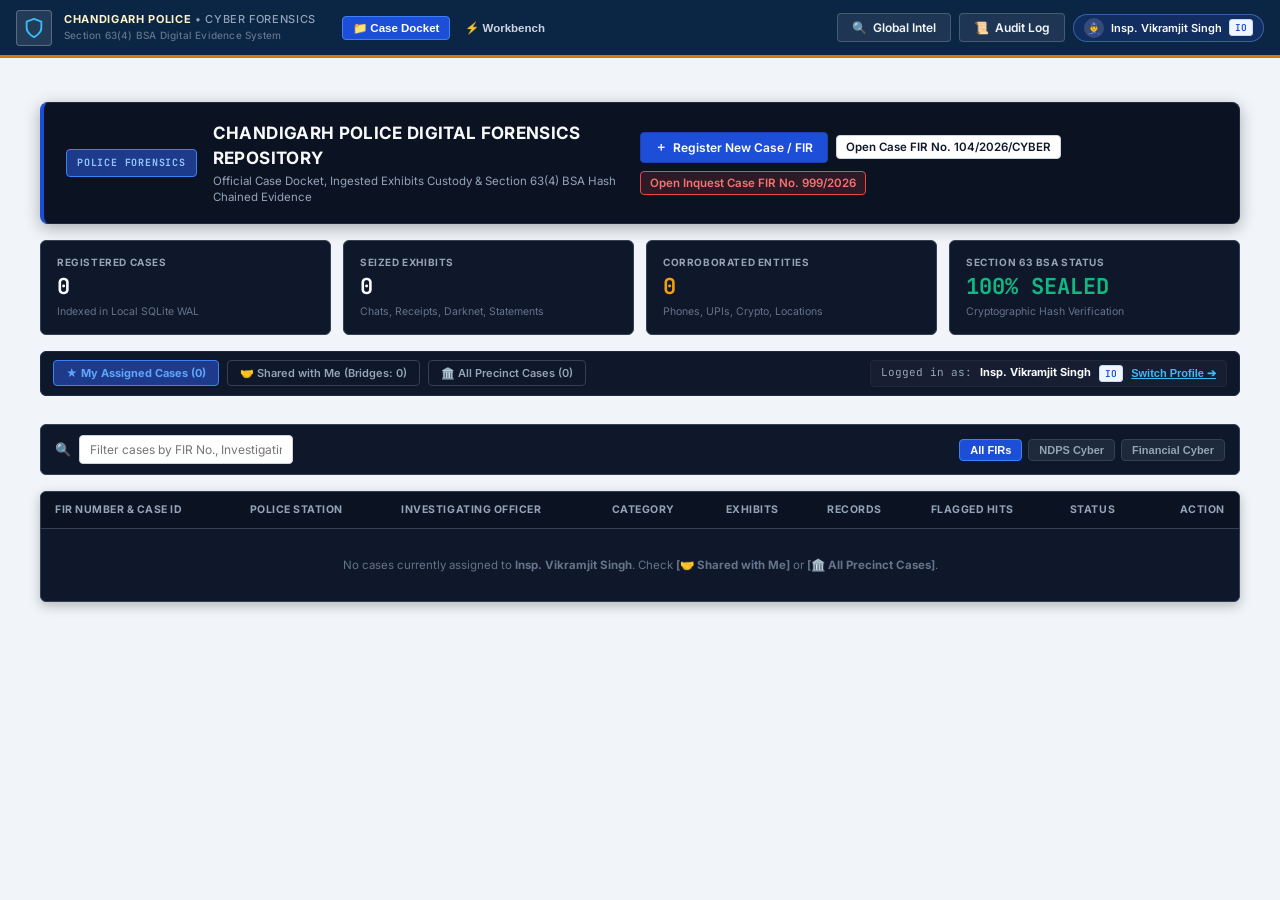
==== commit 8d1eeee1: "feat: robust officer profile management, 3 minimal statutory roles, and case sharing bridges" ====
--- a/index.html
+++ b/index.html
@@ -75,6 +75,13 @@
           <span class="model-pulse-dot"></span>
           <span class="mono" id="header-model-name">LFM2.5 (Local)</span>
         </div>
+
+        <!-- Active Officer Profile Pill -->
+        <button class="btn btn-header-profile" id="header-officer-btn" onclick="openOfficerProfileModal()" title="Active Officer Profile & Statutory Role Directory">
+          <span class="officer-avatar-circle">👮</span>
+          <span class="officer-name-header" id="header-officer-name">Insp. Vikramjit Singh</span>
+          <span class="badge badge-sm badge-blue" id="header-officer-role-badge">IO</span>
+        </button>
       </div>
     </header>
 
@@ -127,6 +134,27 @@
             <div class="docket-stat-label">SECTION 63 BSA STATUS</div>
             <div class="docket-stat-val" id="docket-stat-verified" style="color: #10b981;">100% SEALED</div>
             <div class="docket-stat-sub">Cryptographic Hash Verification</div>
+          </div>
+        </div>
+
+        <!-- Case Scope Filter Ribbon (Assigned vs Shared vs Precinct) -->
+        <div class="docket-scope-ribbon">
+          <div class="docket-scope-tabs">
+            <button class="docket-scope-tab active" id="scope-tab-my" onclick="setDocketScopeFilter('MY_CASES')">
+              ★ My Assigned Cases (<span id="scope-count-my">0</span>)
+            </button>
+            <button class="docket-scope-tab" id="scope-tab-shared" onclick="setDocketScopeFilter('SHARED_CASES')">
+              🤝 Shared with Me (Bridges: <span id="scope-count-shared">0</span>)
+            </button>
+            <button class="docket-scope-tab" id="scope-tab-all" onclick="setDocketScopeFilter('ALL_PRECINCT')">
+              🏛️ All Precinct Cases (<span id="scope-count-all">0</span>)
+            </button>
+          </div>
+          <div class="docket-scope-auth-pill">
+            <span class="mono text-xs" style="color: #94a3b8;">Logged in as:</span>
+            <strong id="docket-officer-banner-name" style="color: #f8fafc;">Insp. Vikramjit Singh</strong>
+            <span class="badge badge-sm badge-blue" id="docket-officer-banner-role">IO</span>
+            <button class="btn-text-action" onclick="openOfficerProfileModal()" title="Switch active profile or view roles">Switch Profile ➔</button>
           </div>
         </div>
 
@@ -890,6 +918,10 @@
             <div class="legend-item"><span class="legend-dot dot-amber"></span> Financial / Wallet</div>
             <div class="legend-item"><span class="legend-dot dot-green"></span> Drop Coordinates</div>
           </div>
+          <div style="display: flex; gap: 12px; font-size: 10px; color: #64748b; margin-top: 5px; padding: 0 4px;">
+            <span><strong style="color: #38bdf8;">──▶ Cyan Line:</strong> Corroborated Bank Flow</span>
+            <span><strong style="color: #94a3b8;">──▶ Grey Line:</strong> Conversational Co-mention</span>
+          </div>
         </div>
 
         <!-- VIEW C: SLANG & CODEWORD INTELLIGENCE -->
@@ -1323,6 +1355,269 @@
       </div>
     </div>
 
+    <!-- ================================================================= -->
+    <!-- MODAL: OFFICER PROFILES & STATUTORY ROLE DIRECTORY -->
+    <!-- ================================================================= -->
+    <div class="modal-overlay" id="modal-officer-profiles" style="display: none;">
+      <div class="modal-container modal-lg" style="max-width: 820px;">
+        <div class="modal-header">
+          <div class="modal-title-group">
+            <span class="modal-icon">👮</span>
+            <div>
+              <h3 class="modal-title">OFFICER PROFILES & STATUTORY ROLE DIRECTORY</h3>
+              <span class="modal-subtitle">Section 63(4) BSA Cryptographic Custody & Role-Based Access Scoping</span>
+            </div>
+          </div>
+          <button class="modal-close-btn" onclick="closeOfficerProfileModal()">✕</button>
+        </div>
+
+        <div class="modal-tabs-header" style="display: flex; gap: 8px; padding: 12px 20px 0 20px; border-bottom: 1px solid #334155;">
+          <button class="modal-tab-btn active" id="profile-tab-btn-switch" onclick="switchProfileModalTab('switch')">
+            Active Directory & Switch
+          </button>
+          <button class="modal-tab-btn" id="profile-tab-btn-roles" onclick="switchProfileModalTab('roles')">
+            Statutory Roles & Permissions (3 Minimal Roles)
+          </button>
+          <button class="modal-tab-btn" id="profile-tab-btn-create" onclick="switchProfileModalTab('create')">
+            ＋ Register Custom Officer Profile
+          </button>
+        </div>
+
+        <div class="modal-body" style="padding: 20px; max-height: 520px; overflow-y: auto;">
+          
+          <!-- TAB 1: SWITCH PROFILE -->
+          <div id="profile-tab-pane-switch">
+            <div style="font-size: 11.5px; color: #94a3b8; margin-bottom: 16px;">
+              Select an authorized officer profile to scope the forensic workspace. Cases, exhibits, and Section 91 statutory requisition rights will adapt to the officer's mandate.
+            </div>
+            <div class="profiles-card-grid" id="profiles-card-grid">
+              <!-- Rendered dynamically by renderProfilesGrid() in app.js -->
+            </div>
+          </div>
+
+          <!-- TAB 2: ROLE DEFINITIONS (3 MINIMAL ROLES) -->
+          <div id="profile-tab-pane-roles" style="display: none;">
+            <div style="font-size: 11.5px; color: #94a3b8; margin-bottom: 16px;">
+              To minimize administrative complexity and satisfy Section 63 BSA evidentiary boundaries, the platform enforces three distinct statutory operational roles:
+            </div>
+            <div class="role-definitions-container">
+              
+              <!-- Role 1: IO -->
+              <div class="role-def-card">
+                <div class="role-def-header">
+                  <div style="display: flex; align-items: center; gap: 8px;">
+                    <span class="role-icon">🎖️</span>
+                    <div>
+                      <div class="role-title">Investigating Officer (IO)</div>
+                      <div class="role-sub">Primary Case Custody & Field Operations</div>
+                    </div>
+                  </div>
+                  <span class="badge badge-sm badge-blue">PRIMARY IO</span>
+                </div>
+                <div class="role-statutory-basis">Statutory Basis: Sections 36, 156, 157 CrPC &bull; Sec 63 BSA</div>
+                <ul class="role-permissions-list">
+                  <li><strong>Full FIR Custody:</strong> Register new cases, ingest raw media exhibits, and manage case evidence docket.</li>
+                  <li><strong>Statutory Requisitions:</strong> Generate and seal Section 91 CrPC Bank Freeze Notices & Telecom CDR/IPDR requisitions.</li>
+                  <li><strong>Collaboration Bridges:</strong> Delegate and bridge case exhibit streams to Forensic Examiners or Co-Investigators.</li>
+                  <li><strong>Boundary:</strong> Restricted to cases assigned to them or bridged to their profile.</li>
+                </ul>
+              </div>
+
+              <!-- Role 2: EXAMINER -->
+              <div class="role-def-card">
+                <div class="role-def-header">
+                  <div style="display: flex; align-items: center; gap: 8px;">
+                    <span class="role-icon">🔬</span>
+                    <div>
+                      <div class="role-title">Digital Forensic Examiner</div>
+                      <div class="role-sub">Technical Extraction, Deep Vision OCR & Codeword Induction</div>
+                    </div>
+                  </div>
+                  <span class="badge badge-sm badge-purple">SPECIALIST EXAMINER</span>
+                </div>
+                <div class="role-statutory-basis">Statutory Basis: Section 79A IT Act (Examiner of Electronic Evidence) &bull; Sec 63(4) BSA</div>
+                <ul class="role-permissions-list">
+                  <li><strong>Technical Extraction:</strong> Ingest complex handwritten chits, deep OCR on corrupted scans, and parse darknet telemetry.</li>
+                  <li><strong>Cryptographic Codeword Induction:</strong> Induct and seal evasive slang terms into the local SHA-256 lexicon dictionary.</li>
+                  <li><strong>Entity Intelligence Graph:</strong> Explore force-directed entity networks, UPI clusters, and darknet correlations.</li>
+                  <li><strong>Boundary:</strong> Technical analysis specialist. Section 91 CrPC judicial freeze notices operate in draft mode and require IO sign-off.</li>
+                </ul>
+              </div>
+
+              <!-- Role 3: SHO -->
+              <div class="role-def-card">
+                <div class="role-def-header">
+                  <div style="display: flex; align-items: center; gap: 8px;">
+                    <span class="role-icon">🏛️</span>
+                    <div>
+                      <div class="role-title">Supervisory Officer / Station House Officer (SHO)</div>
+                      <div class="role-sub">Precinct-Wide Oversight & Evidentiary Certification</div>
+                    </div>
+                  </div>
+                  <span class="badge badge-sm badge-amber">SUPERVISORY SHO</span>
+                </div>
+                <div class="role-statutory-basis">Statutory Basis: Section 36 CrPC (Powers of Superior Police Officers) &bull; Sec 63(4) BSA Certifying Authority</div>
+                <ul class="role-permissions-list">
+                  <li><strong>Universal Precinct Visibility:</strong> Oversight across all cases registered within the jurisdiction.</li>
+                  <li><strong>Cross-Case Syndicates:</strong> Review cross-case intelligence links between distinct FIR investigations.</li>
+                  <li><strong>Inter-Precinct Bridges:</strong> Authorize inter-precinct exhibit transfers and reassign cases between investigating officers.</li>
+                  <li><strong>BSA Certification:</strong> Countersign and seal the official Section 63(4) BSA Certificate of Electronic Evidence.</li>
+                </ul>
+              </div>
+
+            </div>
+          </div>
+
+          <!-- TAB 3: CREATE CUSTOM OFFICER -->
+          <div id="profile-tab-pane-create" style="display: none;">
+            <div style="font-size: 11.5px; color: #94a3b8; margin-bottom: 16px;">
+              Register an authorized officer profile into the local SQLite cryptographic vault. Zero cloud registration required.
+            </div>
+            <form id="form-create-officer" onsubmit="handleCreateOfficerSubmit(event)">
+              <div style="display: grid; grid-template-columns: 1fr 1fr; gap: 16px; margin-bottom: 16px;">
+                <div class="gov-form-group">
+                  <label class="gov-label">OFFICER FULL NAME & TITLE</label>
+                  <input type="text" id="new-officer-name" class="gov-input" placeholder="e.g. SI Amanpreet Kaur" required>
+                </div>
+                <div class="gov-form-group">
+                  <label class="gov-label">BELT / BADGE NUMBER</label>
+                  <input type="text" id="new-officer-belt" class="gov-input" placeholder="e.g. Belt #554-UT" required>
+                </div>
+              </div>
+
+              <div style="display: grid; grid-template-columns: 1fr 1fr; gap: 16px; margin-bottom: 16px;">
+                <div class="gov-form-group">
+                  <label class="gov-label">POLICE RANK / DESIGNATION</label>
+                  <select id="new-officer-rank" class="gov-select" required>
+                    <option value="Sub-Inspector">Sub-Inspector (SI)</option>
+                    <option value="Inspector of Police" selected>Inspector of Police (Insp.)</option>
+                    <option value="Assistant Sub-Inspector">Assistant Sub-Inspector (ASI)</option>
+                    <option value="Deputy Superintendent of Police">Deputy Superintendent of Police (DSP)</option>
+                    <option value="Superintendent of Police">Superintendent of Police (SP)</option>
+                  </select>
+                </div>
+                <div class="gov-form-group">
+                  <label class="gov-label">POLICE STATION / LAB UNIT</label>
+                  <input type="text" id="new-officer-station" class="gov-input" value="PS Cyber Crime, Sector 17, Chandigarh" required>
+                </div>
+              </div>
+
+              <div class="gov-form-group" style="margin-bottom: 20px;">
+                <label class="gov-label">OPERATIONAL ROLE ASSIGNMENT</label>
+                <div class="role-selector-cards">
+                  <label class="role-radio-card">
+                    <input type="radio" name="new-officer-role" value="IO" checked>
+                    <div class="role-radio-content">
+                      <div class="role-radio-title">🎖️ Investigating Officer (IO)</div>
+                      <div class="role-radio-desc">Primary custody, exhibit ingestion, Sec 91 Bank notices, case bridge delegation.</div>
+                    </div>
+                  </label>
+                  <label class="role-radio-card">
+                    <input type="radio" name="new-officer-role" value="EXAMINER">
+                    <div class="role-radio-content">
+                      <div class="role-radio-title">🔬 Digital Forensic Examiner</div>
+                      <div class="role-radio-desc">Deep OCR/Vision extraction, codeword induction, network graph triage.</div>
+                    </div>
+                  </label>
+                  <label class="role-radio-card">
+                    <input type="radio" name="new-officer-role" value="SHO">
+                    <div class="role-radio-content">
+                      <div class="role-radio-title">🏛️ Supervisory Officer / SHO</div>
+                      <div class="role-radio-desc">Precinct-wide case oversight, cross-case analysis, Sec 63 BSA certification.</div>
+                    </div>
+                  </label>
+                </div>
+              </div>
+
+              <div style="display: flex; justify-content: flex-end; gap: 8px;">
+                <button type="button" class="btn btn-gov-secondary btn-sm" onclick="switchProfileModalTab('switch')">Cancel</button>
+                <button type="submit" class="btn btn-gov-primary btn-sm" id="btn-submit-officer">
+                  <span>Register & Activate Officer ➔</span>
+                </button>
+              </div>
+            </form>
+          </div>
+
+        </div>
+
+        <div class="modal-footer" style="display: flex; justify-content: space-between; align-items: center;">
+          <div style="font-size: 11px; color: #64748b;">
+            Section 63(4) BSA Role-Based Access Control &bull; Air-Gapped SQLite Local Storage
+          </div>
+          <button class="btn btn-gov-secondary btn-sm" onclick="closeOfficerProfileModal()">Close</button>
+        </div>
+      </div>
+    </div>
+
+    <!-- ================================================================= -->
+    <!-- MODAL: BRIDGE / DELEGATE CASE EVIDENCE STREAM -->
+    <!-- ================================================================= -->
+    <div class="modal-overlay" id="modal-share-case" style="display: none;">
+      <div class="modal-container modal-md" style="max-width: 600px;">
+        <div class="modal-header">
+          <div class="modal-title-group">
+            <span class="modal-icon">🤝</span>
+            <div>
+              <h3 class="modal-title">BRIDGE CASE EVIDENCE STREAM</h3>
+              <span class="modal-subtitle">Delegate or Co-Assign Case with Section 63 BSA Hash-Preserved Custody</span>
+            </div>
+          </div>
+          <button class="modal-close-btn" onclick="closeShareCaseModal()">✕</button>
+        </div>
+
+        <div class="modal-body" style="padding: 20px;">
+          <!-- Case Brief Banner -->
+          <div class="share-case-brief" style="background: #0f172a; border: 1px solid #334155; border-radius: 6px; padding: 12px; margin-bottom: 16px;">
+            <div style="display: flex; justify-content: space-between; margin-bottom: 6px;">
+              <span class="mono text-xs" style="color: #38bdf8;" id="share-modal-case-id">FIR_104_2026</span>
+              <span class="badge badge-sm badge-purple" id="share-modal-category">NDPS Cyber</span>
+            </div>
+            <div style="font-weight: 700; color: #f8fafc; font-size: 14px;" id="share-modal-fir-num">FIR No. 104/2026/CYBER</div>
+            <div style="font-size: 11px; color: #94a3b8; margin-top: 4px;" id="share-modal-station">PS Cyber Crime, Sector 17, Chandigarh</div>
+            <div style="font-size: 11px; color: #cbd5e1; margin-top: 4px;">
+              Assigned IO: <strong id="share-modal-assigned-io">Insp. Vikramjit Singh</strong>
+            </div>
+          </div>
+
+          <form id="form-share-case" onsubmit="handleShareCaseSubmit(event)">
+            <input type="hidden" id="share-input-case-id" value="">
+
+            <div class="gov-form-group" style="margin-bottom: 14px;">
+              <label class="gov-label">TARGET OFFICER / RECIPIENT</label>
+              <select id="share-select-officer" class="gov-select" required>
+                <!-- Populated dynamically from /api/profiles -->
+              </select>
+            </div>
+
+            <div class="gov-form-group" style="margin-bottom: 14px;">
+              <label class="gov-label">BRIDGE PURPOSE / MANDATE</label>
+              <select id="share-select-role" class="gov-select" required>
+                <option value="FORENSIC_EXAMINER" selected>Forensic Examination Delegation (Deep OCR, Codeword Induction)</option>
+                <option value="CO_INVESTIGATOR">Joint Inter-Agency Co-Investigation (Shared Exhibit Review)</option>
+                <option value="SUPERVISORY">Supervisory Inspection & Audit Review</option>
+              </select>
+            </div>
+
+            <div class="gov-form-group" style="margin-bottom: 16px;">
+              <label class="gov-label">STATUTORY JUSTIFICATION & SCOPE NOTES</label>
+              <textarea id="share-input-notes" class="gov-textarea" rows="3" placeholder="State reason for bridging exhibit stream..." required>Delegated for technical exhibit examination & deep OCR extraction under Section 63 BSA.</textarea>
+            </div>
+
+            <div class="share-audit-alert" style="background: rgba(59, 130, 246, 0.1); border: 1px solid rgba(59, 130, 246, 0.3); border-radius: 6px; padding: 10px; font-size: 11px; color: #93c5fd; margin-bottom: 16px;">
+              🔒 <strong>Cryptographic Audit Note:</strong> Establishing this bridge will record an immutable entry in the Section 63 BSA ledger with SHA-256 timestamp and digital signatures of both officers.
+            </div>
+
+            <div style="display: flex; justify-content: flex-end; gap: 8px;">
+              <button type="button" class="btn btn-gov-secondary btn-sm" onclick="closeShareCaseModal()">Cancel</button>
+              <button type="submit" class="btn btn-gov-primary btn-sm" id="btn-submit-share">
+                <span>Authorize & Establish Bridge ➔</span>
+              </button>
+            </div>
+          </form>
+        </div>
+      </div>
+    </div>
+
     <!-- TOAST NOTIFICATION CONTAINER -->
     <div id="toast-container" class="toast-container"></div>
 
--- a/styles.css
+++ b/styles.css
@@ -2157,4 +2157,355 @@
   border-color: #3b82f6;
 }
 
-
+/* ==========================================================================
+   OFFICER PROFILES & ROLE-BASED ACCESS CONTROL STYLES
+   ========================================================================== */
+
+/* Header Officer Pill */
+.btn-header-profile {
+  display: inline-flex;
+  align-items: center;
+  gap: 7px;
+  background: rgba(30, 58, 138, 0.4);
+  border: 1px solid rgba(96, 165, 250, 0.45);
+  color: #f8fafc;
+  padding: 3px 10px;
+  border-radius: 20px;
+  cursor: pointer;
+  font-family: var(--font-sans);
+  font-size: 11px;
+  font-weight: 600;
+  transition: all 0.2s ease;
+  white-space: nowrap;
+}
+
+.btn-header-profile:hover {
+  background: rgba(30, 58, 138, 0.7);
+  border-color: #60a5fa;
+  box-shadow: 0 0 10px rgba(59, 130, 246, 0.35);
+}
+
+.officer-avatar-circle {
+  width: 20px;
+  height: 20px;
+  border-radius: 50%;
+  background: rgba(255, 255, 255, 0.15);
+  display: flex;
+  align-items: center;
+  justify-content: center;
+  font-size: 11px;
+}
+
+/* Docket Case Scope Ribbon */
+.docket-scope-ribbon {
+  display: flex;
+  align-items: center;
+  justify-content: space-between;
+  background: #0f172a;
+  border: 1px solid #1e293b;
+  border-radius: 6px;
+  padding: 8px 12px;
+  margin-bottom: 12px;
+  gap: 12px;
+  flex-wrap: wrap;
+}
+
+.docket-scope-tabs {
+  display: flex;
+  align-items: center;
+  gap: 8px;
+}
+
+.docket-scope-tab {
+  background: transparent;
+  border: 1px solid #334155;
+  color: #94a3b8;
+  font-family: var(--font-sans);
+  font-size: 11px;
+  font-weight: 600;
+  padding: 5px 12px;
+  border-radius: 4px;
+  cursor: pointer;
+  transition: all 0.15s ease;
+}
+
+.docket-scope-tab:hover {
+  background: rgba(255, 255, 255, 0.05);
+  color: #f1f5f9;
+  border-color: #475569;
+}
+
+.docket-scope-tab.active {
+  background: #1e3a8a;
+  color: #60a5fa;
+  border-color: #3b82f6;
+  font-weight: 700;
+}
+
+.docket-scope-auth-pill {
+  display: flex;
+  align-items: center;
+  gap: 8px;
+  font-size: 11px;
+  background: rgba(255, 255, 255, 0.03);
+  padding: 4px 10px;
+  border-radius: 4px;
+  border: 1px solid #1e293b;
+}
+
+.btn-text-action {
+  background: none;
+  border: none;
+  color: #38bdf8;
+  font-size: 11px;
+  font-weight: 600;
+  cursor: pointer;
+  text-decoration: underline;
+  padding: 0;
+}
+
+.btn-text-action:hover {
+  color: #7dd3fc;
+}
+
+/* Modal Tabs */
+.modal-tabs-header {
+  background: #0b1120;
+}
+
+.modal-tab-btn {
+  background: none;
+  border: none;
+  border-bottom: 2px solid transparent;
+  color: #94a3b8;
+  font-family: var(--font-sans);
+  font-size: 11.5px;
+  font-weight: 600;
+  padding: 8px 14px;
+  cursor: pointer;
+  transition: all 0.15s ease;
+}
+
+.modal-tab-btn:hover {
+  color: #f1f5f9;
+}
+
+.modal-tab-btn.active {
+  color: #38bdf8;
+  border-bottom-color: #38bdf8;
+  font-weight: 700;
+}
+
+/* Profile Grid & Cards */
+.profiles-card-grid {
+  display: grid;
+  grid-template-columns: repeat(auto-fill, minmax(230px, 1fr));
+  gap: 12px;
+}
+
+.profile-card {
+  background: #0f172a;
+  border: 1px solid #334155;
+  border-radius: 6px;
+  padding: 14px;
+  display: flex;
+  flex-direction: column;
+  justify-content: space-between;
+  transition: all 0.2s ease;
+  position: relative;
+}
+
+.profile-card:hover {
+  border-color: #475569;
+  background: #131d33;
+}
+
+.profile-card.active {
+  border-color: #3b82f6;
+  background: rgba(30, 58, 138, 0.2);
+  box-shadow: 0 0 12px rgba(59, 130, 246, 0.2);
+}
+
+.profile-card-badge-active {
+  position: absolute;
+  top: 10px;
+  right: 10px;
+  background: #10b981;
+  color: #064e3b;
+  font-size: 9px;
+  font-weight: 800;
+  padding: 2px 6px;
+  border-radius: 3px;
+  text-transform: uppercase;
+}
+
+.profile-card-header {
+  display: flex;
+  align-items: flex-start;
+  gap: 10px;
+  margin-bottom: 10px;
+}
+
+.profile-card-avatar {
+  width: 38px;
+  height: 38px;
+  border-radius: 6px;
+  background: rgba(59, 130, 246, 0.15);
+  border: 1px solid rgba(59, 130, 246, 0.3);
+  display: flex;
+  align-items: center;
+  justify-content: center;
+  font-size: 18px;
+  flex-shrink: 0;
+}
+
+.profile-card-name {
+  font-size: 13px;
+  font-weight: 700;
+  color: #f8fafc;
+  line-height: 1.3;
+}
+
+.profile-card-rank {
+  font-size: 10.5px;
+  color: #94a3b8;
+}
+
+.profile-card-meta {
+  font-size: 10.5px;
+  color: #64748b;
+  margin-bottom: 12px;
+  line-height: 1.4;
+}
+
+.profile-card-stats {
+  display: flex;
+  gap: 8px;
+  margin-bottom: 12px;
+  background: rgba(0, 0, 0, 0.2);
+  padding: 6px 8px;
+  border-radius: 4px;
+}
+
+.profile-stat-box {
+  flex: 1;
+}
+
+.profile-stat-val {
+  font-family: var(--font-mono);
+  font-size: 13px;
+  font-weight: 700;
+  color: #38bdf8;
+}
+
+.profile-stat-label {
+  font-size: 9px;
+  color: #64748b;
+  text-transform: uppercase;
+}
+
+/* Role Definitions */
+.role-definitions-container {
+  display: flex;
+  flex-direction: column;
+  gap: 14px;
+}
+
+.role-def-card {
+  background: #0f172a;
+  border: 1px solid #334155;
+  border-radius: 6px;
+  padding: 14px;
+}
+
+.role-def-header {
+  display: flex;
+  justify-content: space-between;
+  align-items: center;
+  margin-bottom: 6px;
+}
+
+.role-icon {
+  font-size: 20px;
+}
+
+.role-title {
+  font-size: 13px;
+  font-weight: 700;
+  color: #f8fafc;
+}
+
+.role-sub {
+  font-size: 10.5px;
+  color: #94a3b8;
+}
+
+.role-statutory-basis {
+  font-size: 10px;
+  font-family: var(--font-mono);
+  color: #38bdf8;
+  background: rgba(56, 189, 248, 0.08);
+  display: inline-block;
+  padding: 2px 6px;
+  border-radius: 3px;
+  margin-bottom: 8px;
+}
+
+.role-permissions-list {
+  list-style: none;
+  padding: 0;
+  margin: 0;
+  display: flex;
+  flex-direction: column;
+  gap: 4px;
+  font-size: 11px;
+  color: #cbd5e1;
+  line-height: 1.4;
+}
+
+.role-permissions-list li::before {
+  content: "• ";
+  color: #3b82f6;
+  font-weight: bold;
+}
+
+/* Role Selector Radio Cards in Form */
+.role-selector-cards {
+  display: flex;
+  flex-direction: column;
+  gap: 8px;
+}
+
+.role-radio-card {
+  display: flex;
+  align-items: flex-start;
+  gap: 10px;
+  background: #0f172a;
+  border: 1px solid #334155;
+  border-radius: 6px;
+  padding: 10px 12px;
+  cursor: pointer;
+  transition: all 0.15s ease;
+}
+
+.role-radio-card:hover {
+  border-color: #475569;
+}
+
+.role-radio-card input[type="radio"] {
+  margin-top: 3px;
+}
+
+.role-radio-title {
+  font-size: 12px;
+  font-weight: 700;
+  color: #f8fafc;
+}
+
+.role-radio-desc {
+  font-size: 10.5px;
+  color: #94a3b8;
+  margin-top: 2px;
+}
+
+
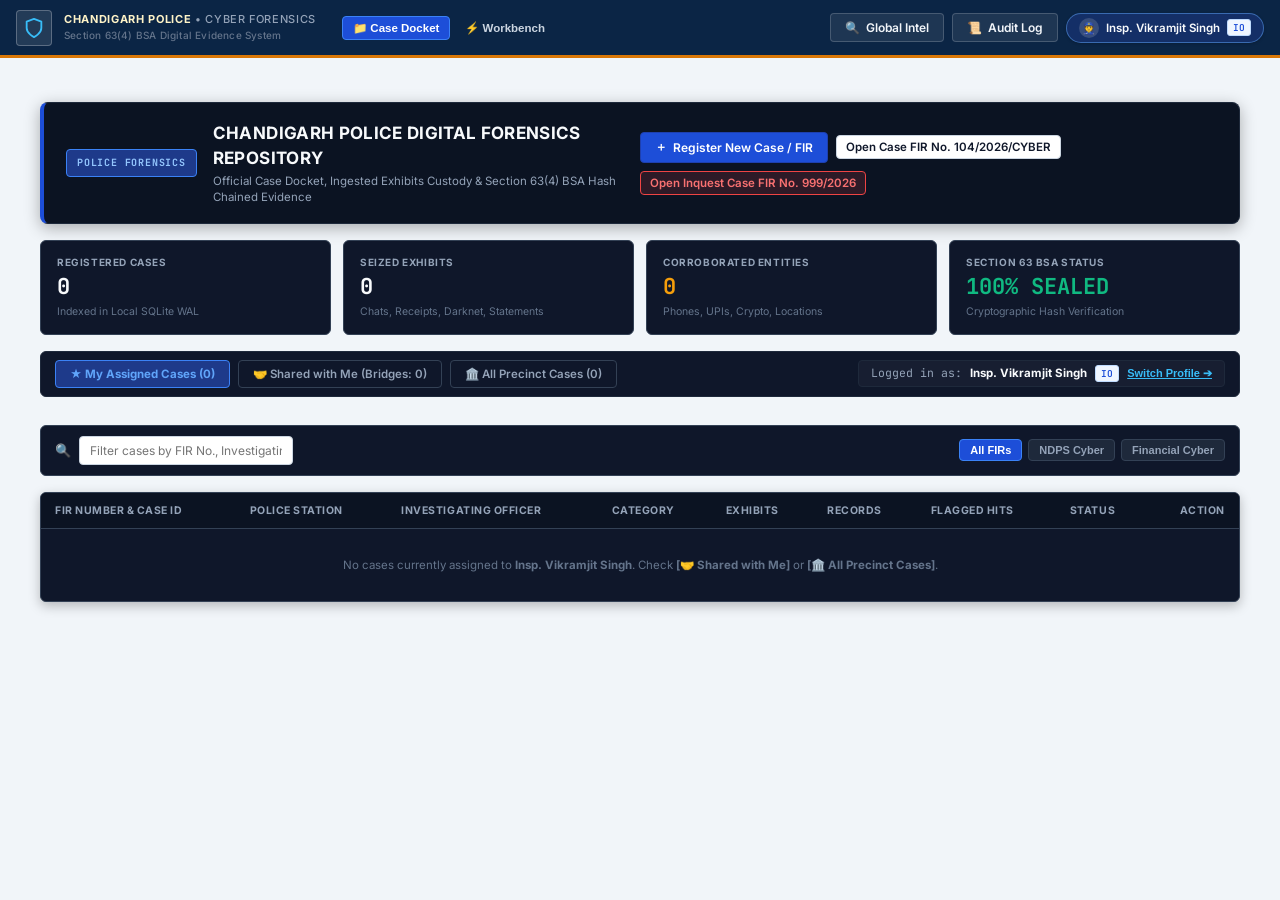
==== commit 8679e03c: "fix(ui): eliminate cache stale styling and properly theme officer profile directory modal" ====
--- a/index.html
+++ b/index.html
@@ -4,10 +4,176 @@
   <meta charset="UTF-8">
   <meta name="viewport" content="width=device-width, initial-scale=1.0">
   <title>Chandigarh Police - Cyber Crime Forensic Workbench (BSA Sec 63)</title>
-  <link rel="stylesheet" href="styles.css">
+  <link rel="stylesheet" href="styles.css?v=20260908v2">
   <link rel="preconnect" href="https://fonts.googleapis.com">
   <link rel="preconnect" href="https://fonts.gstatic.com" crossorigin>
   <link href="https://fonts.googleapis.com/css2?family=Inter:wght@400;500;600;700&family=JetBrains+Mono:wght@400;500;600;700&display=swap" rel="stylesheet">
+  <style id="critical-officer-styles">
+    #modal-officer-profiles .modal-container,
+    #modal-share-case .modal-container,
+    .modal-container-dark {
+      background: #0f172a !important;
+      border: 1px solid #334155 !important;
+      color: #f1f5f9 !important;
+      box-shadow: 0 25px 60px -10px rgba(0, 0, 0, 0.7) !important;
+    }
+    #modal-officer-profiles .modal-header,
+    #modal-share-case .modal-header {
+      background: #0b1120 !important;
+      border-bottom: 1px solid #1e293b !important;
+    }
+    #modal-officer-profiles .modal-body,
+    #modal-share-case .modal-body {
+      background: #0f172a !important;
+      color: #f1f5f9 !important;
+    }
+    #modal-officer-profiles .modal-footer,
+    #modal-share-case .modal-footer {
+      background: #0b1120 !important;
+      border-top: 1px solid #1e293b !important;
+    }
+    .modal-tabs-header {
+      display: flex !important;
+      gap: 6px !important;
+      padding: 10px 20px 0 20px !important;
+      border-bottom: 1px solid #1e293b !important;
+      background: #0b1120 !important;
+    }
+    .modal-tab-btn {
+      background: transparent !important;
+      border: none !important;
+      border-bottom: 2px solid transparent !important;
+      color: #94a3b8 !important;
+      font-size: 12px !important;
+      font-weight: 600 !important;
+      padding: 8px 16px !important;
+      cursor: pointer !important;
+      border-radius: 4px 4px 0 0 !important;
+    }
+    .modal-tab-btn:hover {
+      color: #ffffff !important;
+      background: rgba(255, 255, 255, 0.04) !important;
+    }
+    .modal-tab-btn.active {
+      color: #38bdf8 !important;
+      border-bottom: 2px solid #38bdf8 !important;
+      background: rgba(56, 189, 248, 0.08) !important;
+      font-weight: 700 !important;
+    }
+    .profiles-card-grid {
+      display: grid !important;
+      grid-template-columns: repeat(auto-fill, minmax(230px, 1fr)) !important;
+      gap: 14px !important;
+      margin-top: 10px !important;
+    }
+    .profile-card {
+      background: #1e293b !important;
+      border: 1px solid #334155 !important;
+      border-radius: 8px !important;
+      padding: 14px !important;
+      display: flex !important;
+      flex-direction: column !important;
+      justify-content: space-between !important;
+      position: relative !important;
+    }
+    .profile-card:hover {
+      border-color: #60a5fa !important;
+      background: #24344d !important;
+    }
+    .profile-card.active {
+      border: 2px solid #38bdf8 !important;
+      background: rgba(14, 116, 144, 0.2) !important;
+      box-shadow: 0 0 15px rgba(56, 189, 248, 0.3) !important;
+    }
+    .profile-card-badge-active {
+      position: absolute !important;
+      top: 10px !important;
+      right: 10px !important;
+      background: #10b981 !important;
+      color: #064e3b !important;
+      font-size: 9px !important;
+      font-weight: 800 !important;
+      padding: 2px 7px !important;
+      border-radius: 3px !important;
+      text-transform: uppercase !important;
+    }
+    .profile-card-header {
+      display: flex !important;
+      align-items: center !important;
+      gap: 10px !important;
+      margin-bottom: 10px !important;
+    }
+    .profile-card-avatar {
+      width: 40px !important;
+      height: 40px !important;
+      border-radius: 8px !important;
+      background: rgba(59, 130, 246, 0.15) !important;
+      border: 1px solid rgba(59, 130, 246, 0.3) !important;
+      display: flex !important;
+      align-items: center !important;
+      justify-content: center !important;
+      font-size: 20px !important;
+    }
+    .profile-card-name {
+      font-size: 13.5px !important;
+      font-weight: 700 !important;
+      color: #f8fafc !important;
+    }
+    .profile-card-rank { font-size: 11px !important; color: #94a3b8 !important; }
+    .profile-card-meta { font-size: 11px !important; color: #64748b !important; margin-bottom: 12px !important; }
+    .profile-card-stats {
+      display: flex !important;
+      gap: 8px !important;
+      margin-bottom: 12px !important;
+      background: rgba(0, 0, 0, 0.25) !important;
+      padding: 8px !important;
+      border-radius: 6px !important;
+    }
+    .profile-stat-box { flex: 1 !important; }
+    .profile-stat-val { font-family: monospace !important; font-size: 14px !important; font-weight: 700 !important; color: #38bdf8 !important; }
+    .profile-stat-label { font-size: 9px !important; color: #94a3b8 !important; text-transform: uppercase !important; }
+    button.btn-header-profile, .btn-header-profile {
+      display: inline-flex !important;
+      align-items: center !important;
+      gap: 7px !important;
+      background: rgba(30, 58, 138, 0.5) !important;
+      border: 1px solid rgba(96, 165, 250, 0.5) !important;
+      color: #f8fafc !important;
+      padding: 4px 12px !important;
+      border-radius: 20px !important;
+      cursor: pointer !important;
+      font-size: 11.5px !important;
+      font-weight: 600 !important;
+      white-space: nowrap !important;
+    }
+    .docket-scope-ribbon {
+      display: flex !important;
+      align-items: center !important;
+      justify-content: space-between !important;
+      background: #0f172a !important;
+      border: 1px solid #1e293b !important;
+      border-radius: 6px !important;
+      padding: 8px 14px !important;
+      margin-bottom: 12px !important;
+    }
+    .docket-scope-tabs { display: flex !important; align-items: center !important; gap: 8px !important; }
+    .docket-scope-tab {
+      background: transparent !important;
+      border: 1px solid #334155 !important;
+      color: #94a3b8 !important;
+      font-size: 11.5px !important;
+      font-weight: 600 !important;
+      padding: 6px 14px !important;
+      border-radius: 4px !important;
+      cursor: pointer !important;
+    }
+    .docket-scope-tab.active {
+      background: #1e3a8a !important;
+      color: #60a5fa !important;
+      border-color: #3b82f6 !important;
+      font-weight: 700 !important;
+    }
+  </style>
 </head>
 <body>
   <div id="app" class="app-container">
@@ -1359,7 +1525,7 @@
     <!-- MODAL: OFFICER PROFILES & STATUTORY ROLE DIRECTORY -->
     <!-- ================================================================= -->
     <div class="modal-overlay" id="modal-officer-profiles" style="display: none;">
-      <div class="modal-container modal-lg" style="max-width: 820px;">
+      <div class="modal-container modal-lg modal-container-dark" style="max-width: 820px;">
         <div class="modal-header">
           <div class="modal-title-group">
             <span class="modal-icon">👮</span>
@@ -1553,7 +1719,7 @@
     <!-- MODAL: BRIDGE / DELEGATE CASE EVIDENCE STREAM -->
     <!-- ================================================================= -->
     <div class="modal-overlay" id="modal-share-case" style="display: none;">
-      <div class="modal-container modal-md" style="max-width: 600px;">
+      <div class="modal-container modal-md modal-container-dark" style="max-width: 600px;">
         <div class="modal-header">
           <div class="modal-title-group">
             <span class="modal-icon">🤝</span>
@@ -1623,6 +1789,6 @@
 
   </div>
 
-  <script src="app.js"></script>
+  <script src="app.js?v=20260908v2"></script>
 </body>
 </html>
--- a/styles.css
+++ b/styles.css
@@ -2161,351 +2161,429 @@
    OFFICER PROFILES & ROLE-BASED ACCESS CONTROL STYLES
    ========================================================================== */
 
-/* Header Officer Pill */
+/* Top Header Officer Profile Pill */
+button.btn-header-profile,
 .btn-header-profile {
-  display: inline-flex;
-  align-items: center;
-  gap: 7px;
-  background: rgba(30, 58, 138, 0.4);
-  border: 1px solid rgba(96, 165, 250, 0.45);
-  color: #f8fafc;
-  padding: 3px 10px;
-  border-radius: 20px;
-  cursor: pointer;
-  font-family: var(--font-sans);
-  font-size: 11px;
-  font-weight: 600;
-  transition: all 0.2s ease;
-  white-space: nowrap;
-}
-
+  display: inline-flex !important;
+  align-items: center !important;
+  gap: 7px !important;
+  background: rgba(30, 58, 138, 0.5) !important;
+  border: 1px solid rgba(96, 165, 250, 0.5) !important;
+  color: #f8fafc !important;
+  padding: 4px 12px !important;
+  border-radius: 20px !important;
+  cursor: pointer !important;
+  font-family: var(--font-sans) !important;
+  font-size: 11.5px !important;
+  font-weight: 600 !important;
+  transition: all 0.2s ease !important;
+  white-space: nowrap !important;
+  outline: none !important;
+  box-shadow: 0 1px 3px rgba(0, 0, 0, 0.2) !important;
+}
+
+button.btn-header-profile:hover,
 .btn-header-profile:hover {
-  background: rgba(30, 58, 138, 0.7);
-  border-color: #60a5fa;
-  box-shadow: 0 0 10px rgba(59, 130, 246, 0.35);
+  background: rgba(30, 58, 138, 0.8) !important;
+  border-color: #60a5fa !important;
+  box-shadow: 0 0 12px rgba(59, 130, 246, 0.4) !important;
 }
 
 .officer-avatar-circle {
-  width: 20px;
-  height: 20px;
-  border-radius: 50%;
-  background: rgba(255, 255, 255, 0.15);
-  display: flex;
-  align-items: center;
-  justify-content: center;
-  font-size: 11px;
+  width: 20px !important;
+  height: 20px !important;
+  border-radius: 50% !important;
+  background: rgba(255, 255, 255, 0.15) !important;
+  display: flex !important;
+  align-items: center !important;
+  justify-content: center !important;
+  font-size: 11px !important;
 }
 
 /* Docket Case Scope Ribbon */
 .docket-scope-ribbon {
-  display: flex;
-  align-items: center;
-  justify-content: space-between;
-  background: #0f172a;
-  border: 1px solid #1e293b;
-  border-radius: 6px;
-  padding: 8px 12px;
-  margin-bottom: 12px;
-  gap: 12px;
-  flex-wrap: wrap;
+  display: flex !important;
+  align-items: center !important;
+  justify-content: space-between !important;
+  background: #0f172a !important;
+  border: 1px solid #1e293b !important;
+  border-radius: 6px !important;
+  padding: 8px 14px !important;
+  margin-bottom: 12px !important;
+  gap: 12px !important;
+  flex-wrap: wrap !important;
 }
 
 .docket-scope-tabs {
-  display: flex;
-  align-items: center;
-  gap: 8px;
+  display: flex !important;
+  align-items: center !important;
+  gap: 8px !important;
 }
 
 .docket-scope-tab {
-  background: transparent;
-  border: 1px solid #334155;
-  color: #94a3b8;
-  font-family: var(--font-sans);
-  font-size: 11px;
-  font-weight: 600;
-  padding: 5px 12px;
-  border-radius: 4px;
-  cursor: pointer;
-  transition: all 0.15s ease;
+  background: transparent !important;
+  border: 1px solid #334155 !important;
+  color: #94a3b8 !important;
+  font-family: var(--font-sans) !important;
+  font-size: 11.5px !important;
+  font-weight: 600 !important;
+  padding: 6px 14px !important;
+  border-radius: 4px !important;
+  cursor: pointer !important;
+  transition: all 0.15s ease !important;
+  outline: none !important;
 }
 
 .docket-scope-tab:hover {
-  background: rgba(255, 255, 255, 0.05);
-  color: #f1f5f9;
-  border-color: #475569;
+  background: rgba(255, 255, 255, 0.05) !important;
+  color: #f1f5f9 !important;
+  border-color: #475569 !important;
 }
 
 .docket-scope-tab.active {
-  background: #1e3a8a;
-  color: #60a5fa;
-  border-color: #3b82f6;
-  font-weight: 700;
+  background: #1e3a8a !important;
+  color: #60a5fa !important;
+  border-color: #3b82f6 !important;
+  font-weight: 700 !important;
 }
 
 .docket-scope-auth-pill {
-  display: flex;
-  align-items: center;
-  gap: 8px;
-  font-size: 11px;
-  background: rgba(255, 255, 255, 0.03);
-  padding: 4px 10px;
-  border-radius: 4px;
-  border: 1px solid #1e293b;
+  display: flex !important;
+  align-items: center !important;
+  gap: 8px !important;
+  font-size: 11.5px !important;
+  background: rgba(255, 255, 255, 0.03) !important;
+  padding: 4px 12px !important;
+  border-radius: 4px !important;
+  border: 1px solid #1e293b !important;
 }
 
 .btn-text-action {
-  background: none;
-  border: none;
-  color: #38bdf8;
-  font-size: 11px;
-  font-weight: 600;
-  cursor: pointer;
-  text-decoration: underline;
-  padding: 0;
+  background: none !important;
+  border: none !important;
+  color: #38bdf8 !important;
+  font-size: 11px !important;
+  font-weight: 600 !important;
+  cursor: pointer !important;
+  text-decoration: underline !important;
+  padding: 0 !important;
 }
 
 .btn-text-action:hover {
-  color: #7dd3fc;
-}
-
-/* Modal Tabs */
+  color: #7dd3fc !important;
+}
+
+/* ==========================================================================
+   MODAL CONTAINER DARK OVERRIDES (#modal-officer-profiles & #modal-share-case)
+   ========================================================================== */
+
+#modal-officer-profiles .modal-container,
+#modal-share-case .modal-container,
+.modal-container-dark {
+  background: #0f172a !important;
+  border: 1px solid #334155 !important;
+  border-radius: 8px !important;
+  box-shadow: 0 25px 60px -10px rgba(0, 0, 0, 0.7), 0 0 0 1px rgba(255, 255, 255, 0.05) !important;
+  color: #f1f5f9 !important;
+  overflow: hidden !important;
+}
+
+#modal-officer-profiles .modal-header,
+#modal-share-case .modal-header {
+  background: #0b1120 !important;
+  border-bottom: 1px solid #1e293b !important;
+  padding: 14px 20px !important;
+}
+
+#modal-officer-profiles .modal-body,
+#modal-share-case .modal-body {
+  background: #0f172a !important;
+  color: #f1f5f9 !important;
+  padding: 20px !important;
+}
+
+#modal-officer-profiles .modal-footer,
+#modal-share-case .modal-footer {
+  background: #0b1120 !important;
+  border-top: 1px solid #1e293b !important;
+  padding: 12px 20px !important;
+}
+
+/* Modal Tabs Header */
 .modal-tabs-header {
-  background: #0b1120;
+  display: flex !important;
+  gap: 6px !important;
+  padding: 10px 20px 0 20px !important;
+  border-bottom: 1px solid #1e293b !important;
+  background: #0b1120 !important;
 }
 
 .modal-tab-btn {
-  background: none;
-  border: none;
-  border-bottom: 2px solid transparent;
-  color: #94a3b8;
-  font-family: var(--font-sans);
-  font-size: 11.5px;
-  font-weight: 600;
-  padding: 8px 14px;
-  cursor: pointer;
-  transition: all 0.15s ease;
+  background: transparent !important;
+  border: none !important;
+  border-bottom: 2px solid transparent !important;
+  color: #94a3b8 !important;
+  font-family: var(--font-sans) !important;
+  font-size: 12px !important;
+  font-weight: 600 !important;
+  padding: 9px 16px !important;
+  cursor: pointer !important;
+  transition: all 0.15s ease !important;
+  border-radius: 4px 4px 0 0 !important;
+  outline: none !important;
 }
 
 .modal-tab-btn:hover {
-  color: #f1f5f9;
+  color: #ffffff !important;
+  background: rgba(255, 255, 255, 0.04) !important;
 }
 
 .modal-tab-btn.active {
-  color: #38bdf8;
-  border-bottom-color: #38bdf8;
-  font-weight: 700;
+  color: #38bdf8 !important;
+  border-bottom: 2px solid #38bdf8 !important;
+  background: rgba(56, 189, 248, 0.08) !important;
+  font-weight: 700 !important;
 }
 
 /* Profile Grid & Cards */
 .profiles-card-grid {
-  display: grid;
-  grid-template-columns: repeat(auto-fill, minmax(230px, 1fr));
-  gap: 12px;
+  display: grid !important;
+  grid-template-columns: repeat(auto-fill, minmax(230px, 1fr)) !important;
+  gap: 14px !important;
+  margin-top: 10px !important;
 }
 
 .profile-card {
-  background: #0f172a;
-  border: 1px solid #334155;
-  border-radius: 6px;
-  padding: 14px;
-  display: flex;
-  flex-direction: column;
-  justify-content: space-between;
-  transition: all 0.2s ease;
-  position: relative;
+  background: #1e293b !important;
+  border: 1px solid #334155 !important;
+  border-radius: 8px !important;
+  padding: 14px !important;
+  display: flex !important;
+  flex-direction: column !important;
+  justify-content: space-between !important;
+  transition: all 0.2s ease !important;
+  position: relative !important;
+  box-shadow: 0 4px 6px -1px rgba(0, 0, 0, 0.3) !important;
 }
 
 .profile-card:hover {
-  border-color: #475569;
-  background: #131d33;
+  border-color: #60a5fa !important;
+  background: #24344d !important;
+  transform: translateY(-2px) !important;
+  box-shadow: 0 8px 16px -2px rgba(0, 0, 0, 0.4) !important;
 }
 
 .profile-card.active {
-  border-color: #3b82f6;
-  background: rgba(30, 58, 138, 0.2);
-  box-shadow: 0 0 12px rgba(59, 130, 246, 0.2);
+  border: 2px solid #38bdf8 !important;
+  background: rgba(14, 116, 144, 0.2) !important;
+  box-shadow: 0 0 15px rgba(56, 189, 248, 0.3) !important;
 }
 
 .profile-card-badge-active {
-  position: absolute;
-  top: 10px;
-  right: 10px;
-  background: #10b981;
-  color: #064e3b;
-  font-size: 9px;
-  font-weight: 800;
-  padding: 2px 6px;
-  border-radius: 3px;
-  text-transform: uppercase;
+  position: absolute !important;
+  top: 10px !important;
+  right: 10px !important;
+  background: #10b981 !important;
+  color: #064e3b !important;
+  font-size: 9px !important;
+  font-weight: 800 !important;
+  padding: 2px 7px !important;
+  border-radius: 3px !important;
+  letter-spacing: 0.03em !important;
+  text-transform: uppercase !important;
 }
 
 .profile-card-header {
-  display: flex;
-  align-items: flex-start;
-  gap: 10px;
-  margin-bottom: 10px;
+  display: flex !important;
+  align-items: center !important;
+  gap: 10px !important;
+  margin-bottom: 10px !important;
 }
 
 .profile-card-avatar {
-  width: 38px;
-  height: 38px;
-  border-radius: 6px;
-  background: rgba(59, 130, 246, 0.15);
-  border: 1px solid rgba(59, 130, 246, 0.3);
-  display: flex;
-  align-items: center;
-  justify-content: center;
-  font-size: 18px;
-  flex-shrink: 0;
+  width: 40px !important;
+  height: 40px !important;
+  border-radius: 8px !important;
+  background: rgba(59, 130, 246, 0.15) !important;
+  border: 1px solid rgba(59, 130, 246, 0.3) !important;
+  display: flex !important;
+  align-items: center !important;
+  justify-content: center !important;
+  font-size: 20px !important;
+  flex-shrink: 0 !important;
 }
 
 .profile-card-name {
-  font-size: 13px;
-  font-weight: 700;
-  color: #f8fafc;
-  line-height: 1.3;
+  font-size: 13.5px !important;
+  font-weight: 700 !important;
+  color: #f8fafc !important;
+  line-height: 1.3 !important;
 }
 
 .profile-card-rank {
-  font-size: 10.5px;
-  color: #94a3b8;
+  font-size: 11px !important;
+  color: #94a3b8 !important;
 }
 
 .profile-card-meta {
-  font-size: 10.5px;
-  color: #64748b;
-  margin-bottom: 12px;
-  line-height: 1.4;
+  font-size: 11px !important;
+  color: #64748b !important;
+  margin-bottom: 12px !important;
+  line-height: 1.4 !important;
 }
 
 .profile-card-stats {
-  display: flex;
-  gap: 8px;
-  margin-bottom: 12px;
-  background: rgba(0, 0, 0, 0.2);
-  padding: 6px 8px;
-  border-radius: 4px;
+  display: flex !important;
+  gap: 8px !important;
+  margin-bottom: 14px !important;
+  background: rgba(0, 0, 0, 0.25) !important;
+  padding: 8px 10px !important;
+  border-radius: 6px !important;
+  border: 1px solid rgba(255, 255, 255, 0.05) !important;
 }
 
 .profile-stat-box {
-  flex: 1;
+  flex: 1 !important;
 }
 
 .profile-stat-val {
-  font-family: var(--font-mono);
-  font-size: 13px;
-  font-weight: 700;
-  color: #38bdf8;
+  font-family: var(--font-mono) !important;
+  font-size: 14px !important;
+  font-weight: 700 !important;
+  color: #38bdf8 !important;
 }
 
 .profile-stat-label {
-  font-size: 9px;
-  color: #64748b;
-  text-transform: uppercase;
+  font-size: 9.5px !important;
+  color: #94a3b8 !important;
+  text-transform: uppercase !important;
 }
 
 /* Role Definitions */
 .role-definitions-container {
-  display: flex;
-  flex-direction: column;
-  gap: 14px;
+  display: flex !important;
+  flex-direction: column !important;
+  gap: 14px !important;
 }
 
 .role-def-card {
-  background: #0f172a;
-  border: 1px solid #334155;
-  border-radius: 6px;
-  padding: 14px;
+  background: #1e293b !important;
+  border: 1px solid #334155 !important;
+  border-radius: 8px !important;
+  padding: 16px !important;
 }
 
 .role-def-header {
-  display: flex;
-  justify-content: space-between;
-  align-items: center;
-  margin-bottom: 6px;
+  display: flex !important;
+  justify-content: space-between !important;
+  align-items: center !important;
+  margin-bottom: 8px !important;
 }
 
 .role-icon {
-  font-size: 20px;
+  font-size: 22px !important;
 }
 
 .role-title {
-  font-size: 13px;
-  font-weight: 700;
-  color: #f8fafc;
+  font-size: 13.5px !important;
+  font-weight: 700 !important;
+  color: #f8fafc !important;
 }
 
 .role-sub {
-  font-size: 10.5px;
-  color: #94a3b8;
+  font-size: 11px !important;
+  color: #94a3b8 !important;
 }
 
 .role-statutory-basis {
-  font-size: 10px;
-  font-family: var(--font-mono);
-  color: #38bdf8;
-  background: rgba(56, 189, 248, 0.08);
-  display: inline-block;
-  padding: 2px 6px;
-  border-radius: 3px;
-  margin-bottom: 8px;
+  font-size: 10.5px !important;
+  font-family: var(--font-mono) !important;
+  color: #38bdf8 !important;
+  background: rgba(56, 189, 248, 0.1) !important;
+  display: inline-block !important;
+  padding: 3px 8px !important;
+  border-radius: 4px !important;
+  margin-bottom: 10px !important;
+  border: 1px solid rgba(56, 189, 248, 0.2) !important;
 }
 
 .role-permissions-list {
-  list-style: none;
-  padding: 0;
-  margin: 0;
-  display: flex;
-  flex-direction: column;
-  gap: 4px;
-  font-size: 11px;
-  color: #cbd5e1;
-  line-height: 1.4;
+  list-style: none !important;
+  padding: 0 !important;
+  margin: 0 !important;
+  display: flex !important;
+  flex-direction: column !important;
+  gap: 6px !important;
+  font-size: 11.5px !important;
+  color: #cbd5e1 !important;
+  line-height: 1.5 !important;
 }
 
 .role-permissions-list li::before {
-  content: "• ";
-  color: #3b82f6;
-  font-weight: bold;
+  content: "• " !important;
+  color: #38bdf8 !important;
+  font-weight: bold !important;
 }
 
 /* Role Selector Radio Cards in Form */
 .role-selector-cards {
-  display: flex;
-  flex-direction: column;
-  gap: 8px;
+  display: flex !important;
+  flex-direction: column !important;
+  gap: 8px !important;
+  margin-top: 6px !important;
 }
 
 .role-radio-card {
-  display: flex;
-  align-items: flex-start;
-  gap: 10px;
-  background: #0f172a;
-  border: 1px solid #334155;
-  border-radius: 6px;
-  padding: 10px 12px;
-  cursor: pointer;
-  transition: all 0.15s ease;
+  display: flex !important;
+  align-items: flex-start !important;
+  gap: 10px !important;
+  background: #1e293b !important;
+  border: 1px solid #334155 !important;
+  border-radius: 6px !important;
+  padding: 10px 14px !important;
+  cursor: pointer !important;
+  transition: all 0.15s ease !important;
 }
 
 .role-radio-card:hover {
-  border-color: #475569;
+  border-color: #60a5fa !important;
+  background: #24344d !important;
 }
 
 .role-radio-card input[type="radio"] {
-  margin-top: 3px;
+  margin-top: 3px !important;
 }
 
 .role-radio-title {
-  font-size: 12px;
-  font-weight: 700;
-  color: #f8fafc;
+  font-size: 12.5px !important;
+  font-weight: 700 !important;
+  color: #f8fafc !important;
 }
 
 .role-radio-desc {
-  font-size: 10.5px;
-  color: #94a3b8;
-  margin-top: 2px;
-}
-
-
+  font-size: 11px !important;
+  color: #94a3b8 !important;
+  margin-top: 2px !important;
+}
+
+/* Dark theme form elements in modals */
+#modal-officer-profiles .gov-input,
+#modal-officer-profiles .gov-select,
+#modal-share-case .gov-input,
+#modal-share-case .gov-select,
+#modal-share-case .gov-textarea {
+  background: #1e293b !important;
+  border: 1px solid #334155 !important;
+  color: #f8fafc !important;
+}
+
+#modal-officer-profiles .gov-input:focus,
+#modal-officer-profiles .gov-select:focus,
+#modal-share-case .gov-input:focus,
+#modal-share-case .gov-select:focus,
+#modal-share-case .gov-textarea:focus {
+  border-color: #38bdf8 !important;
+  outline: none !important;
+}
+
+
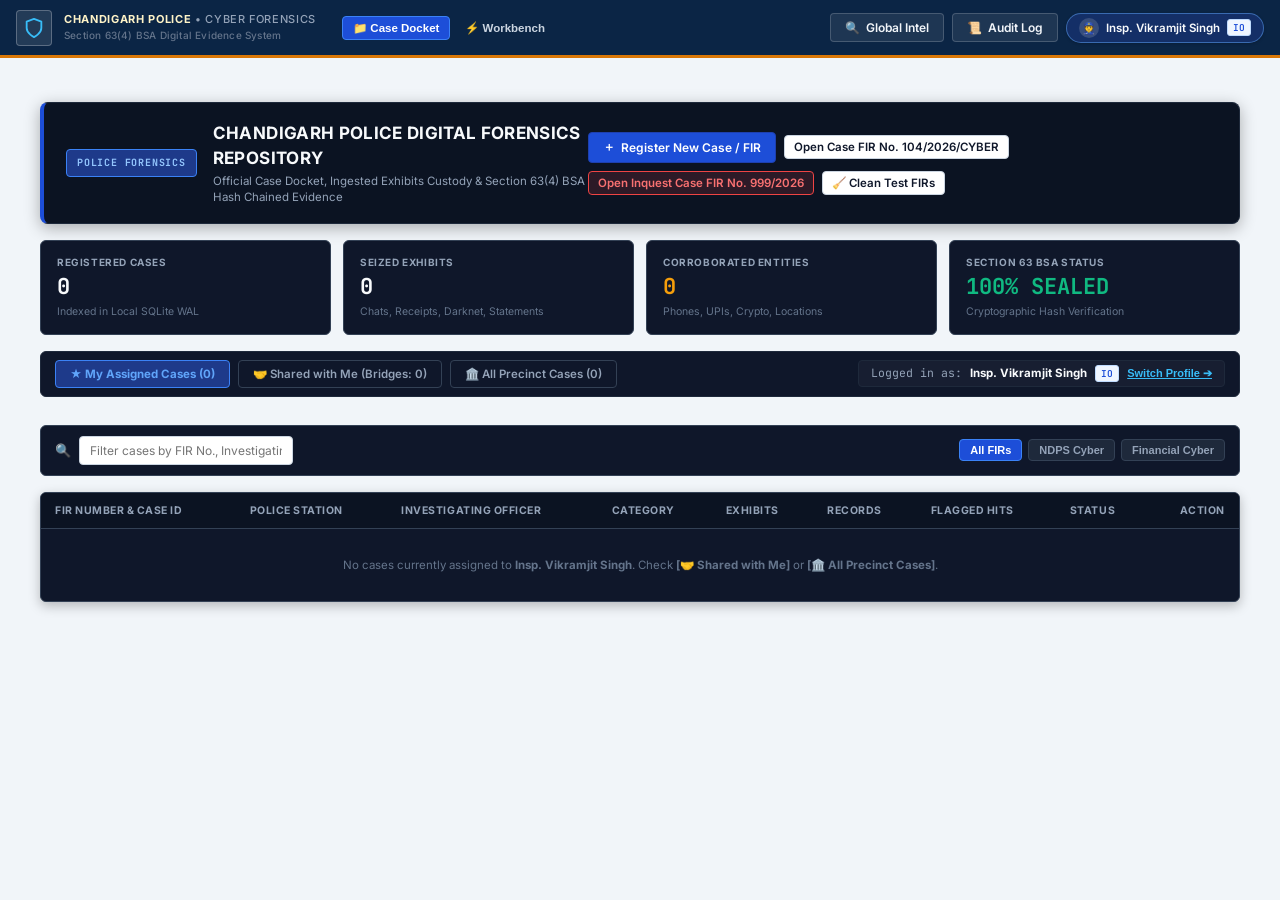
==== commit f4c25a03: "feat(crud): implement cascading statutory expungement for cases, exhibits, and officer profiles" ====
--- a/index.html
+++ b/index.html
@@ -4,7 +4,7 @@
   <meta charset="UTF-8">
   <meta name="viewport" content="width=device-width, initial-scale=1.0">
   <title>Chandigarh Police - Cyber Crime Forensic Workbench (BSA Sec 63)</title>
-  <link rel="stylesheet" href="styles.css?v=20260908v2">
+  <link rel="stylesheet" href="styles.css?v=20260908v3">
   <link rel="preconnect" href="https://fonts.googleapis.com">
   <link rel="preconnect" href="https://fonts.gstatic.com" crossorigin>
   <link href="https://fonts.googleapis.com/css2?family=Inter:wght@400;500;600;700&family=JetBrains+Mono:wght@400;500;600;700&display=swap" rel="stylesheet">
@@ -275,6 +275,9 @@
             </button>
             <button class="btn btn-danger-subtle btn-sm" onclick="quickLoadDemoCase('FIR_999_ADVERSARIAL', 'adversarial')">
               Open Inquest Case FIR No. 999/2026
+            </button>
+            <button class="btn btn-sm btn-gov-secondary" onclick="promptPurgeTestCases()" title="Purge accumulated automated test cases (TEST_CASE_*)">
+              🧹 Clean Test FIRs
             </button>
           </div>
         </div>
@@ -826,9 +829,14 @@
             <span class="meta-key">SHA-256:</span>
             <span class="meta-val mono text-blue truncate" id="meta-sha256">--</span>
           </div>
-          <div class="meta-row">
-            <span class="meta-key">SOURCE:</span>
-            <span class="meta-val" id="meta-source">--</span>
+          <div class="meta-row" style="display: flex; justify-content: space-between; align-items: center;">
+            <div>
+              <span class="meta-key">SOURCE:</span>
+              <span class="meta-val" id="meta-source">--</span>
+            </div>
+            <button id="btn-delete-active-file" class="btn btn-sm btn-danger-subtle" onclick="promptDeleteCurrentFile()" style="padding: 2px 8px; font-size: 10.5px;" title="Purge this exhibit and its extracted records under Section 63 BSA">
+              🗑️ Purge Exhibit
+            </button>
           </div>
         </div>
 
@@ -1784,11 +1792,46 @@
       </div>
     </div>
 
+    <!-- ================================================================= -->
+    <!-- MODAL: STATUTORY EXPUNGE & CUSTODY DELETION CONFIRMATION -->
+    <!-- ================================================================= -->
+    <div class="modal-overlay" id="modal-confirm-delete" style="display: none;">
+      <div class="modal-container modal-sm modal-container-dark" style="max-width: 480px;">
+        <div class="modal-header" style="border-bottom: 1px solid #334155;">
+          <div class="modal-title-group">
+            <span class="modal-icon" id="confirm-delete-icon">🗑️</span>
+            <div>
+              <h3 class="modal-title" id="confirm-delete-title">STATUTORY EXPUNGE ORDER</h3>
+              <span class="modal-subtitle" id="confirm-delete-subtitle">Section 63 BSA Evidence Purge Confirmation</span>
+            </div>
+          </div>
+          <button class="modal-close-btn" onclick="closeConfirmDeleteModal()">✕</button>
+        </div>
+
+        <div class="modal-body" style="padding: 18px;">
+          <div id="confirm-delete-message" style="font-size: 12px; color: #cbd5e1; line-height: 1.5; margin-bottom: 14px;">
+            Are you sure you want to permanently delete this item?
+          </div>
+
+          <div class="share-audit-alert" style="background: rgba(239, 68, 68, 0.1); border: 1px solid rgba(239, 68, 68, 0.3); border-radius: 6px; padding: 10px; font-size: 11px; color: #fca5a5; margin-bottom: 16px;">
+            ⚠️ <strong>Irreversible Custody Action:</strong> All associated extracted records, cross-case entity links, and search indexes will be purged. An immutable Section 63 BSA audit entry will be recorded.
+          </div>
+
+          <div style="display: flex; justify-content: flex-end; gap: 8px;">
+            <button type="button" class="btn btn-gov-secondary btn-sm" onclick="closeConfirmDeleteModal()">Cancel</button>
+            <button type="button" class="btn btn-danger btn-sm" id="btn-execute-confirmed-delete">
+              <span>Confirm & Expunge</span>
+            </button>
+          </div>
+        </div>
+      </div>
+    </div>
+
     <!-- TOAST NOTIFICATION CONTAINER -->
     <div id="toast-container" class="toast-container"></div>
 
   </div>
 
-  <script src="app.js?v=20260908v2"></script>
+  <script src="app.js?v=20260908v3"></script>
 </body>
 </html>
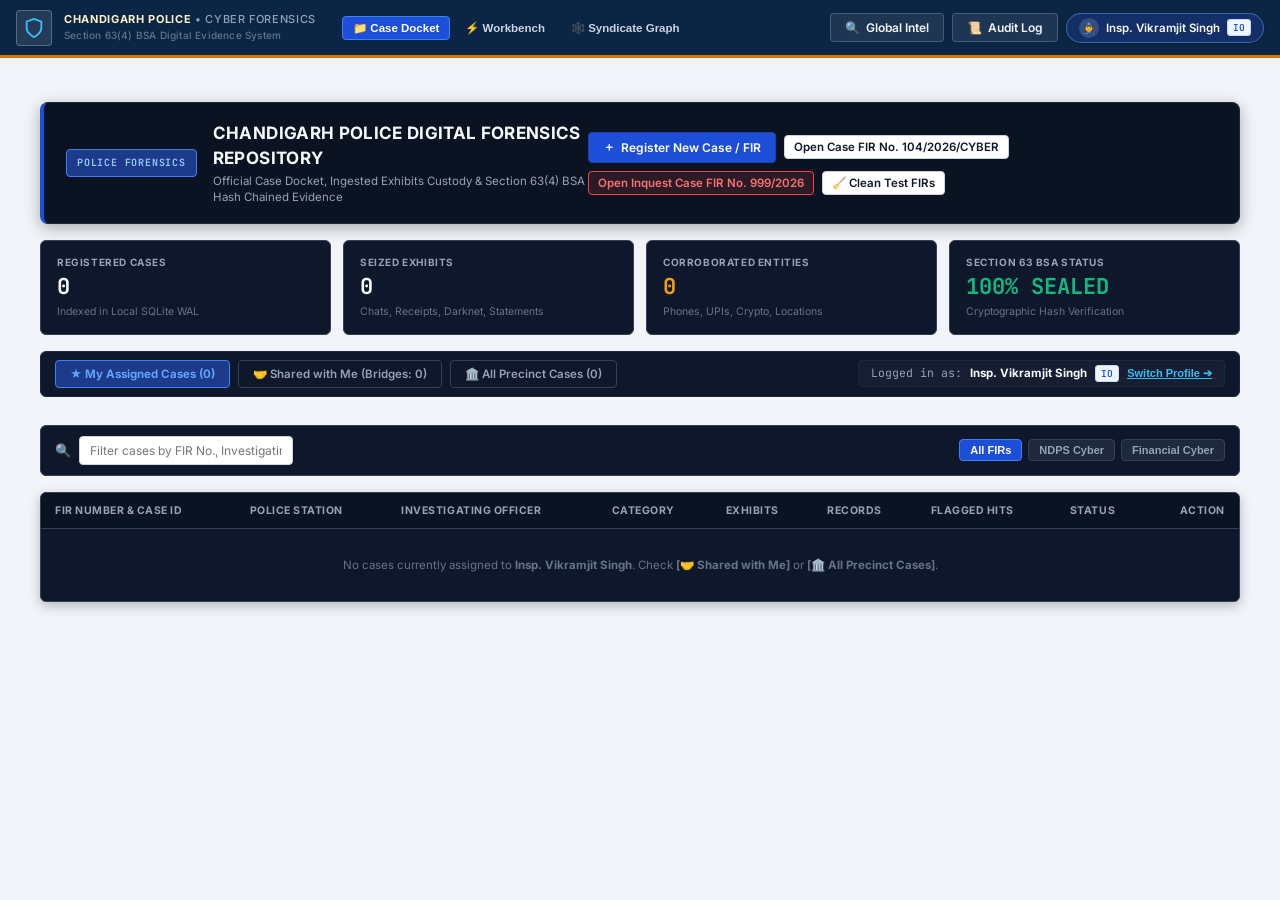
==== commit ef341603: "feat(graph): add dedicated syndicate graph tab and robust node source tracing" ====
--- a/index.html
+++ b/index.html
@@ -198,6 +198,9 @@
           </button>
           <button class="header-nav-link" id="nav-btn-workbench" onclick="goToWorkbench()">
             ⚡ Workbench
+          </button>
+          <button class="header-nav-link" id="nav-btn-graph" onclick="goToNetworkGraphView()">
+            🕸️ Syndicate Graph
           </button>
         </div>
 
@@ -1164,6 +1167,122 @@
       </section>
 
     </main>
+
+    <!-- ===================================================================== -->
+    <!-- DEDICATED FULL-VIEW: SYNDICATE NETWORK & FINANCIAL FLOW GRAPH -->
+    <!-- ===================================================================== -->
+    <section class="wizard-screen" id="screen-graph-view" style="display: none; padding: 18px 24px; height: calc(100vh - 58px); overflow: hidden; background: #0b1120;">
+      <div style="display: flex; flex-direction: column; height: 100%; max-width: 1500px; margin: 0 auto; gap: 12px;">
+        
+        <!-- Graph View Header Banner -->
+        <div style="display: flex; justify-content: space-between; align-items: center; background: #0f172a; border: 1px solid #334155; border-radius: 8px; padding: 12px 18px; flex-shrink: 0;">
+          <div style="display: flex; align-items: center; gap: 12px;">
+            <span style="font-size: 26px;">🕸️</span>
+            <div>
+              <div style="display: flex; align-items: center; gap: 8px;">
+                <h2 style="font-size: 15px; font-weight: 700; color: #f8fafc; margin: 0; letter-spacing: 0.04em;">PRECINCT SYNDICATE & FINANCIAL FLOW GRAPH</h2>
+                <span class="badge badge-sm badge-blue" id="full-graph-linkage-badge">Corroborated Network</span>
+              </div>
+              <p style="font-size: 11px; color: #94a3b8; margin: 3px 0 0 0;">
+                Full-canvas visual correlation between Tor Darknet sellers, mule accounts, phone numbers, and physical meeting drop points. Click any node to instantly jump to its source evidence line.
+              </p>
+            </div>
+          </div>
+
+          <div style="display: flex; align-items: center; gap: 10px;">
+            <div id="full-graph-node-inspect-box" style="display: none; background: rgba(56, 189, 248, 0.1); border: 1px solid rgba(56, 189, 248, 0.3); border-radius: 6px; padding: 6px 12px; font-size: 11px;">
+              <span style="color: #94a3b8;">Selected Node:</span>
+              <strong id="full-graph-inspect-label" class="mono" style="color: #38bdf8; margin: 0 6px;">--</strong>
+              <button class="btn btn-sm btn-gov-primary" id="btn-inspect-jump-source" style="padding: 2px 8px; font-size: 10.5px;">
+                Jump to Source Line ➔
+              </button>
+            </div>
+
+            <button class="btn btn-gov-secondary btn-sm" onclick="renderNetworkGraph()" title="Re-simulate node layout">
+              🔄 Re-center Force Layout
+            </button>
+            <button class="btn btn-gov-primary btn-sm" onclick="goToWorkbench()">
+              ⚡ Open 3-Panel Workbench ➔
+            </button>
+          </div>
+        </div>
+
+        <!-- Main Big Interactive Graph Canvas -->
+        <div style="flex: 1; min-height: 0; display: flex; gap: 14px;">
+          
+          <!-- Graph Interactive Viewport -->
+          <div style="flex: 1; height: 100%; background: #070d19; border: 1px solid #1e293b; border-radius: 8px; position: relative; overflow: hidden;" id="full-network-graph-canvas-container">
+            <!-- Rendered by JS -->
+          </div>
+
+          <!-- Right Sidebar: Interactive Node & Source Inspector Drawer -->
+          <div style="width: 320px; height: 100%; background: #0f172a; border: 1px solid #334155; border-radius: 8px; padding: 14px; display: flex; flex-direction: column; overflow-y: auto; flex-shrink: 0;">
+            <div style="font-size: 12px; font-weight: 700; color: #f8fafc; border-bottom: 1px solid #334155; padding-bottom: 8px; margin-bottom: 12px; display: flex; justify-content: space-between; align-items: center;">
+              <span>TARGET NODE INSPECTOR</span>
+              <span class="badge badge-sm badge-blue">Section 63 BSA</span>
+            </div>
+
+            <div id="graph-sidebar-empty" style="color: #64748b; font-size: 11.5px; line-height: 1.5; text-align: center; margin-top: 40px;">
+              <div style="font-size: 32px; margin-bottom: 8px;">🎯</div>
+              Click any node in the syndicate graph to view its source exhibit, corroborated mentions, and raw text context.
+            </div>
+
+            <div id="graph-sidebar-details" style="display: none; flex-direction: column; gap: 12px;">
+              <div>
+                <span class="text-xs text-muted">TARGET ENTITY</span>
+                <div id="sidebar-node-label" class="mono font-bold" style="font-size: 14px; color: #38bdf8; word-break: break-all; margin-top: 2px;">--</div>
+              </div>
+
+              <div>
+                <span class="text-xs text-muted">ENTITY MODALITY</span>
+                <div id="sidebar-node-type" style="margin-top: 2px;"><span class="badge badge-sm badge-purple">--</span></div>
+              </div>
+
+              <div>
+                <span class="text-xs text-muted">CORROBORATED MENTIONS</span>
+                <div id="sidebar-node-mentions" class="mono font-bold" style="font-size: 12px; color: #f8fafc; margin-top: 2px;">0 Records</div>
+              </div>
+
+              <div>
+                <span class="text-xs text-muted">SEIZED EVIDENCE SOURCE</span>
+                <div id="sidebar-node-source" style="font-size: 11.5px; color: #cbd5e1; margin-top: 2px;">--</div>
+              </div>
+
+              <div>
+                <span class="text-xs text-muted">PRIMARY EVIDENCE CONTEXT</span>
+                <div id="sidebar-node-context" class="mono text-xs" style="background: #070d19; border: 1px solid #1e293b; border-radius: 4px; padding: 8px; color: #94a3b8; max-height: 120px; overflow-y: auto; line-height: 1.4; margin-top: 4px;">
+                  --
+                </div>
+              </div>
+
+              <div style="margin-top: 10px;">
+                <button class="btn btn-gov-primary btn-sm btn-full" id="btn-sidebar-jump" onclick="">
+                  📍 Jump to Raw Evidence Line ➔
+                </button>
+              </div>
+            </div>
+
+            <!-- Legend strip -->
+            <div style="margin-top: auto; border-top: 1px solid #334155; padding-top: 12px;">
+              <div style="font-size: 10.5px; font-weight: 700; color: #94a3b8; margin-bottom: 6px;">GRAPH LEGEND</div>
+              <div style="display: flex; flex-direction: column; gap: 6px; font-size: 10.5px; color: #cbd5e1;">
+                <div style="display: flex; align-items: center; gap: 6px;"><span class="legend-dot dot-purple"></span> Tor Marketplace Vendor</div>
+                <div style="display: flex; align-items: center; gap: 6px;"><span class="legend-dot dot-blue"></span> Suspect / Messenger Persona</div>
+                <div style="display: flex; align-items: center; gap: 6px;"><span class="legend-dot dot-amber"></span> Financial (UPI / Bank Account)</div>
+                <div style="display: flex; align-items: center; gap: 6px;"><span class="legend-dot dot-green"></span> Physical Drop Location</div>
+              </div>
+              <div style="margin-top: 10px; font-size: 10px; color: #64748b; line-height: 1.4;">
+                <span style="color: #38bdf8;">──▶ Cyan Link:</span> Bank Transaction Flow<br>
+                <span style="color: #94a3b8;">──▶ Grey Link:</span> Conversational Co-mention
+              </div>
+            </div>
+
+          </div>
+
+        </div>
+
+      </div>
+    </section>
 
     <!-- ================================================================= -->
     <!-- MODAL: GLOBAL PRECINCT INTEL SEARCH (Requirement #7) -->
